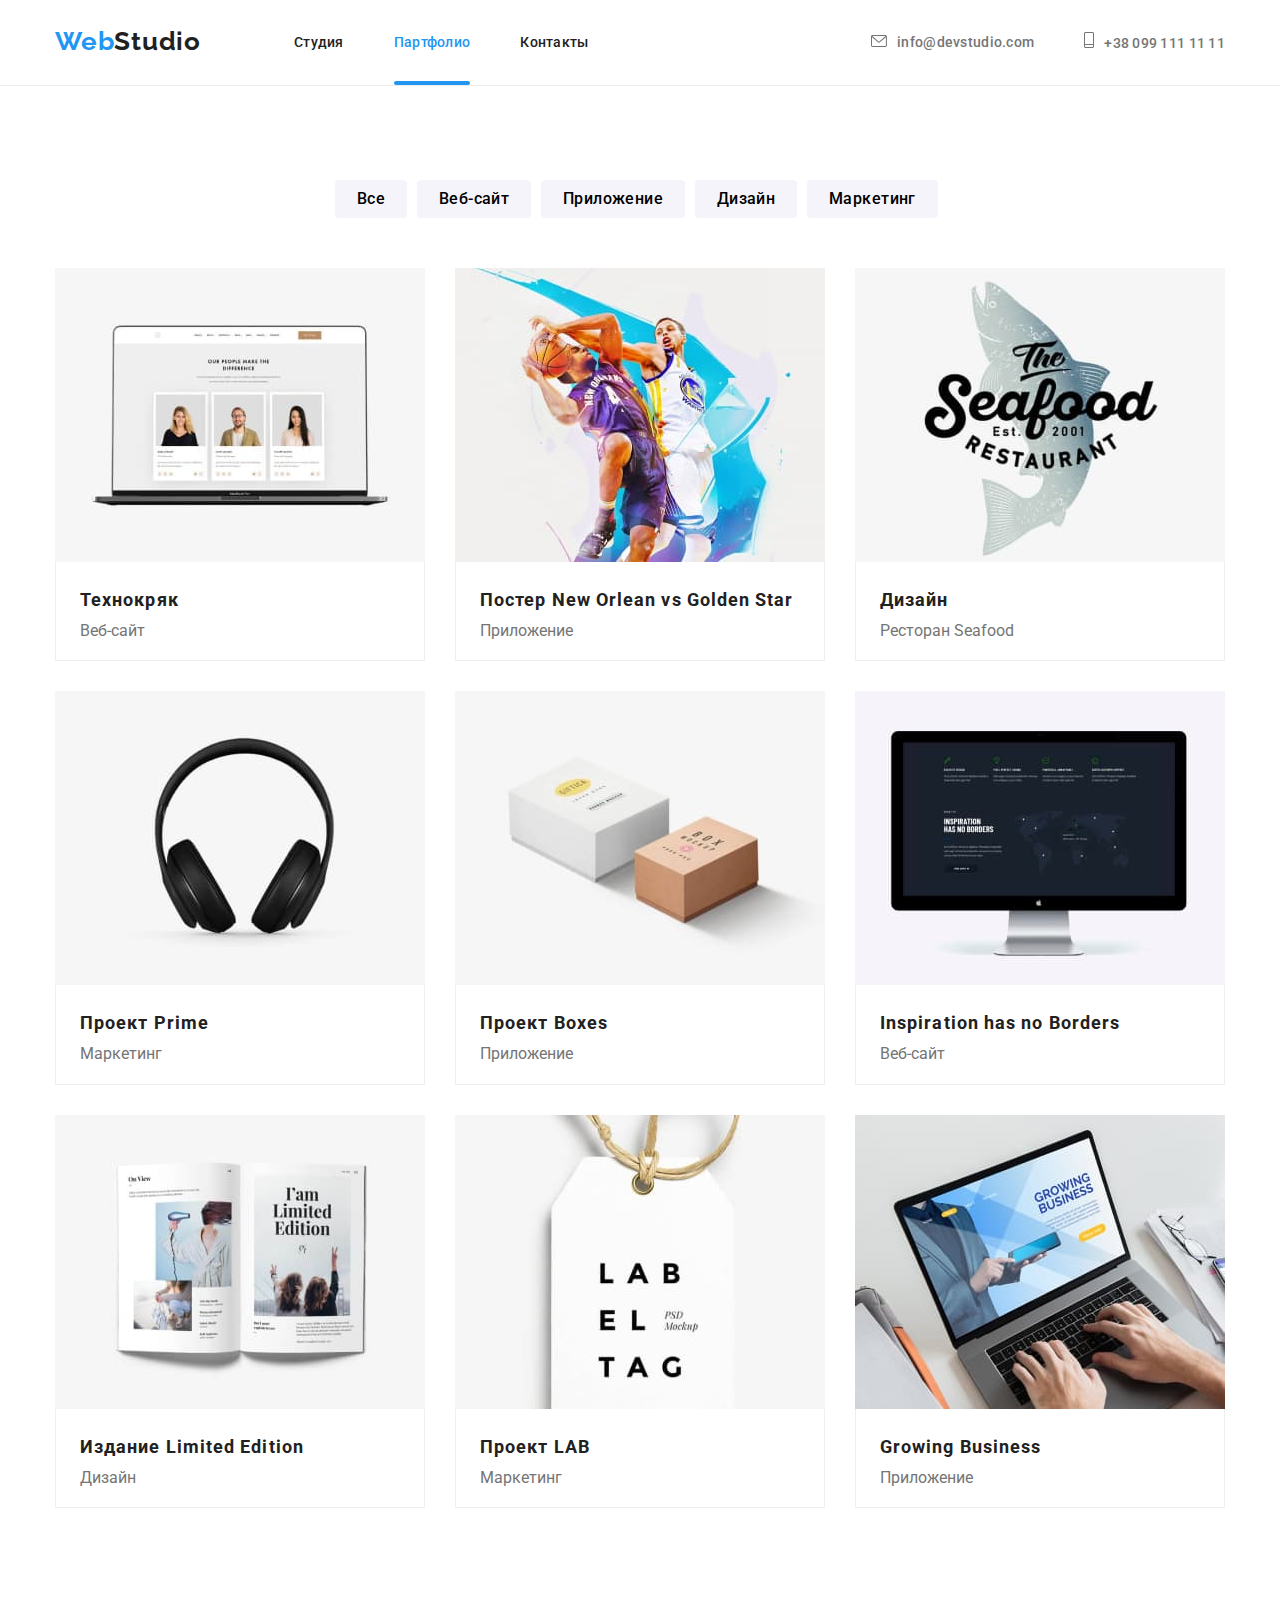
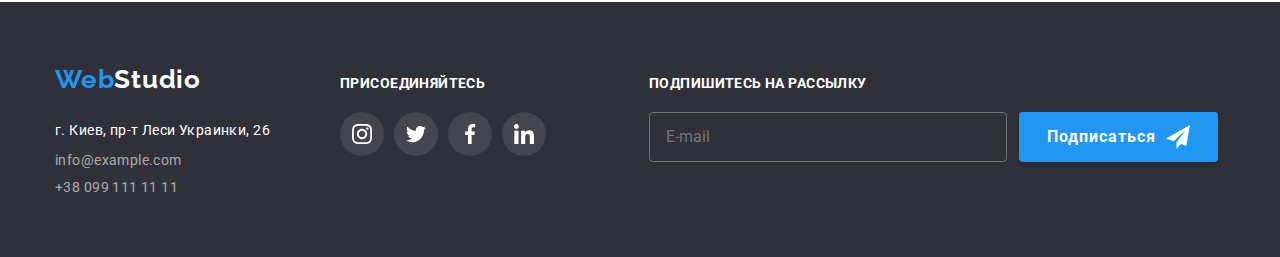
==== portfolio.html @ fab7fddf "1" ====
<!DOCTYPE html>
<html lang="en">
<head>
    <meta charset="UTF-8">
    <meta http-equiv="X-UA-Compatible" content="IE=edge">
    <meta name="viewport" content="width=device-width, initial-scale=1.0">
    <title>Portfolio</title>
    <link rel="preconnect" href="https://fonts.gstatic.com">
    <link href="https://fonts.googleapis.com/css2?family=Raleway:wght@700&family=Roboto:wght@400;500;700;900&display=swap" rel="stylesheet">
    <link
      rel="stylesheet"
      href="./css/modern-normolize.css">
    <link rel="stylesheet" href="./css/main.css">
    <!-- <link rel="stylesheet" href="./css/styles.css"> -->
</head>

<body>
    <header class="header">
        <div class="container header-container">
            <a class="header__logo link" href="./index.html"><span class="firts-logo-word">Web</span>Studio</a>
            <nav class="navigation">
                <ul class="menu list">
                    <li class="menu__item">
                        <a class="menu__link link" href="./index.html">Студия</a>
                    </li>
                    <li class="menu__item">
                        <a class="menu__link portfolio-underline link" href="portfolio.html">Партфолио</a></li>
                    <li class="menu__item"><a class="menu__link link" href="">Контакты</a>
                    </li>
                </ul>
            </nav>
        
            <ul class="header-adress list">
                <li class="mail-item">
                    <a class="mail-link link" href="mailto:info@devstudio.com">    
                    <svg width="16" height="12" class="mail-svg">
                        <use href="./img/sprite.svg#mail"></use>
                    </svg>info@devstudio.com
                    </a>
                </li>
                <li class="tel-item">
                    <a class="tel-link link" href="tel:+380991111111">
                        <svg width="10" height="16" class="tel-svg">
                            <use href="./img/sprite.svg#tel"></use>
                        </svg>+38 099 111 11 11
                    </a>
                </li>
            </ul>
        </div>
    </header>

    <main class="main">
        <section class="services">
            <div class="container">
                <ul class="buttons list">
                    <li class="btn-item">
                        <button class="partfolio-btn" type="button">Все</button>
                    </li>
                    <li class="btn-item">
                        <button class="partfolio-btn" type="button">Веб-сайт</button>
                    </li>
                    <li class="btn-item">
                        <button class="partfolio-btn" type="button">Приложение</button>
                    </li>
                    <li class="btn-item">
                        <button class="partfolio-btn" type="button">Дизайн</button>
                    </li>
                    <li class="btn-item">
                        <button class="partfolio-btn" type="button">Маркетинг</button>
                    </li>
                </ul>
            </div>   
        
            <div class="container">
                <ul class="services-img-list list">
                    <li class="services-img-item">
                        <a href="#" class="services-link-wrapper link">
                            <div class="services-wrapper">
                                <img class="services-img" src="./img/partfolio/teh.jpg" alt="ноутбук">
                                <p class="services-discription">Технокряк это современная площадка распространения коронавируса. Компании используют эту платформу для цифрового шпионажа и атак на защищённые сервера конкурентов.</p>
                            </div>
                            <div class="services-about">
                                <h3 class="services-subtitle">Технокряк</h3>
                                <p class="services-paragraf">Веб-сайт</p> 
                            </div>
                        </a>
                    </li>
                    <li class="services-img-item">
                        <a href="#" class="services-link-wrapper link">
                            <div class="services-wrapper">
                                <img class="services-img" src="./img/partfolio/poster.jpg" alt="баскетболисты">
                                <p class="services-discription">Технокряк это современная площадка распространения коронавируса. Компании используют эту платформу для цифрового шпионажа и атак на защищённые сервера конкурентов.</p>
                            </div>    
                            <div class="services-about">
                                <h3 class="services-subtitle">Постер New Orlean vs Golden Star</h3>
                                <p class="services-paragraf">Приложение</p>
                            </div> 
                        </a>
                    </li>
                    <li class="services-img-item">
                        <a href="#" class="services-link-wrapper link">
                            <div class="services-wrapper">
                                <img class="services-img" src="./img/partfolio/restaurant.jpg" alt="логотип ресторана">
                                <p class="services-discription">Технокряк это современная площадка распространения коронавируса. Компании используют эту платформу для цифрового шпионажа и атак на защищённые сервера конкурентов.</p>
                            </div>
                            <div class="services-about">
                                <h3 class="services-subtitle">Дизайн</h3>
                                <p class="services-paragraf">Ресторан Seafood</p>
                            </div>                            
                        </a>
                    </li>
                    <li class="services-img-item">
                        <a href="#" class="services-link-wrapper link">
                            <div class="services-wrapper">
                                <img class="services-img" src="./img/partfolio/headphones.jpg" alt="наушники">
                                <p class="services-discription">Технокряк это современная площадка распространения коронавируса. Компании используют эту платформу для цифрового шпионажа и атак на защищённые сервера конкурентов.</p>
                            </div>
                            <div class="services-about">
                                <h3 class="services-subtitle">Проект Prime</h3>
                                <p class="services-paragraf">Маркетинг</p>
                            </div>
                        </a>
                    </li>
                    <li class="services-img-item">
                        <a href="#" class="services-link-wrapper link">
                            <div class="services-wrapper">
                                <img class="services-img" src="./img/partfolio/boxes.jpg" alt="коробки">
                                <p class="services-discription">Технокряк это современная площадка распространения коронавируса. Компании используют эту платформу для цифрового шпионажа и атак на защищённые сервера конкурентов.</p>
                            </div>
                                <div class="services-about">
                                    <h3 class="services-subtitle">Проект Boxes</h3>
                                    <p class="services-paragraf">Приложение</p>
                            </div>                          
                        </a>
                    </li>
                    <li class="services-img-item">
                        <a href="#" class="services-link-wrapper link">
                            <div class="services-wrapper">
                                <img class="services-img" src="./img/partfolio/monitor.jpg" alt="монитор">
                                <p class="services-discription">Технокряк это современная площадка распространения коронавируса. Компании используют эту платформу для цифрового шпионажа и атак на защищённые сервера конкурентов.</p>
                            </div>
                            <div class="services-about">
                                <h3 class="services-subtitle">Inspiration has no Borders</h3>
                                <p class="services-paragraf">Веб-сайт</p>
                            </div>                           
                        </a>
                    </li>
                    <li class="services-img-item">
                        <a href="#" class="services-link-wrapper link">
                            <div class="services-wrapper">
                                <img class="services-img" src="./img/partfolio/book.jpg" alt="книга">
                                <p class="services-discription">Технокряк это современная площадка распространения коронавируса. Компании используют эту платформу для цифрового шпионажа и атак на защищённые сервера конкурентов.</p>
                            </div>
                            <div class="services-about">
                                <h3 class="services-subtitle">Издание Limited Edition</h3>
                                <p class="services-paragraf">Дизайн</p>
                            </div>                           
                        </a>
                    </li>
                    <li class="services-img-item">
                        <a href="#" class="services-link-wrapper link">
                            <div class="services-wrapper">
                                <img class="services-img" src="./img/partfolio/lab.jpg" alt="бирка">
                                <p class="services-discription">Технокряк это современная площадка распространения коронавируса. Компании используют эту платформу для цифрового шпионажа и атак на защищённые сервера конкурентов.</p>
                            </div>
                            <div class="services-about">
                                <h3 class="services-subtitle">Проект LAB</h3>
                                <p class="services-paragraf">Маркетинг</p>
                            </div>                            
                        </a>
                    </li>
                    <li class="services-img-item">
                        <a href="#" class="services-link-wrapper link">
                            <div class="services-wrapper">
                                <img class="services-img" src="./img/partfolio/notebook.jpg" alt="работает на ноутбуке">
                                <p class="services-discription">Технокряк это современная площадка распространения коронавируса. Компании используют эту платформу для цифрового шпионажа и атак на защищённые сервера конкурентов.</p>
                            </div>
                            <div class="services-about">
                                <h3 class="services-subtitle">Growing Business</h3>
                                <p class="services-paragraf">Приложение</p>
                            </div>                            
                        </a>
                    </li>
                </ul>
            </div>
        </section>
    </main>

    <footer class="footer">
        <div class="container footer-wrapper">
            <div class="adress-links">
                <a class="link-footer-logo link" href="./index.html">
                    <span class="firts-logo-word">Web</span>Studio
                </a>
                <address class="footer-address">
                    <ul class="footer-address-list list">
                        <li class="footer-address-item-map">
                            <a class="map-footer link" href="https://goo.gl/maps/gDfrfNS6ACvuo2iM8" target="_blank" rel="noopener noreferrer">г. Киев, пр-т Леси Украинки, 26</a>                    
                        </li>
                        <li class="footer-address-item-mail">
                            <a class="mail-footer link" href="mailto:info@example.com">info@example.com</a>
                        </li>
                        <li class="footer-address-item-tel">
                            <a class="tel-footer link" href="tel:+380991111111">+38 099 111 11 11</a>
                        </li>
                    </ul>
                </address>
            </div>
            <div class="footer-social-networks-wrapper">
                <p>присоединяйтесь</p>
                <ul class="social-icons-list list">
                    <li class="social-icon-list-item">
                        <a href="#" class="social-icon-link link">
                            <svg width="20" height="20" class="social-icon">
                                <use href="./img/sprite.svg#instagram"></use>
                            </svg>
                        </a>
                    </li>
                    <li class="social-icon-list-item">
                        <a href="#" class="social-icon-link link">
                            <svg width="20" height="20" class="social-icon">
                                <use href="./img/sprite.svg#twitter"></use>
                            </svg>
                        </a>
                    </li>
                    <li class="social-icon-list-item">
                        <a href="#" class="social-icon-link link">
                            <svg width="20" height="20" class="social-icon">
                                <use href="./img/sprite.svg#facebook"></use>
                            </svg>
                        </a>
                    </li>
                    <li class="social-icon-list-item">
                        <a href="#" class="social-icon-link link">
                            <svg width="20" height="20" class="social-icon">
                                <use href="./img/sprite.svg#linkedin"></use>
                            </svg>
                        </a>
                    </li>
                </ul>
            </div> 
            <div class="footer-form-group">
                <p class="footer-social-paragraph">Подпишитесь на рассылку</p>
                <form autocomplete="off" novalidate >
                    <div class="footer-form">
                        <input class="email-form-input" 
                        type="email" 
                        name="user-mail" 
                        placeholder="E-mail">
                        <button type="submit" class="telegram-btn">
                        Подписаться
                        <svg class="subscription" width="24" height="24">
                          <use href="./img/sprite.svg#icon-send"></use>
                        </svg>
                    </button>
                    </div>
                </form>
            </div>   
        </div>
</footer> 
</body>
</html>
---- css/modern-normolize.css ----
/*! modern-normalize v1.1.0 | MIT License | https://github.com/sindresorhus/modern-normalize */

/*
Document
========
*/

/**
Use a better box model (opinionated).
*/

*,
::before,
::after {
	box-sizing: border-box;
}

/**
Use a more readable tab size (opinionated).
*/

html {
	-moz-tab-size: 4;
	tab-size: 4;
}

/**
1. Correct the line height in all browsers.
2. Prevent adjustments of font size after orientation changes in iOS.
*/

html {
	line-height: 1.15; /* 1 */
	-webkit-text-size-adjust: 100%; /* 2 */
}

/*
Sections
========
*/

/**
Remove the margin in all browsers.
*/

body {
	margin: 0;
}

/**
Improve consistency of default fonts in all browsers. (https://github.com/sindresorhus/modern-normalize/issues/3)
*/

body {
	font-family:
		system-ui,
		-apple-system, /* Firefox supports this but not yet `system-ui` */
		'Segoe UI',
		Roboto,
		Helvetica,
		Arial,
		sans-serif,
		'Apple Color Emoji',
		'Segoe UI Emoji';
}

/*
Grouping content
================
*/

/**
1. Add the correct height in Firefox.
2. Correct the inheritance of border color in Firefox. (https://bugzilla.mozilla.org/show_bug.cgi?id=190655)
*/

hr {
	height: 0; /* 1 */
	color: inherit; /* 2 */
}

/*
Text-level semantics
====================
*/

/**
Add the correct text decoration in Chrome, Edge, and Safari.
*/

abbr[title] {
	text-decoration: underline dotted;
}

/**
Add the correct font weight in Edge and Safari.
*/

b,
strong {
	font-weight: bolder;
}

/**
1. Improve consistency of default fonts in all browsers. (https://github.com/sindresorhus/modern-normalize/issues/3)
2. Correct the odd 'em' font sizing in all browsers.
*/

code,
kbd,
samp,
pre {
	font-family:
		ui-monospace,
		SFMono-Regular,
		Consolas,
		'Liberation Mono',
		Menlo,
		monospace; /* 1 */
	font-size: 1em; /* 2 */
}

/**
Add the correct font size in all browsers.
*/

small {
	font-size: 80%;
}

/**
Prevent 'sub' and 'sup' elements from affecting the line height in all browsers.
*/

sub,
sup {
	font-size: 75%;
	line-height: 0;
	position: relative;
	vertical-align: baseline;
}

sub {
	bottom: -0.25em;
}

sup {
	top: -0.5em;
}

/*
Tabular data
============
*/

/**
1. Remove text indentation from table contents in Chrome and Safari. (https://bugs.chromium.org/p/chromium/issues/detail?id=999088, https://bugs.webkit.org/show_bug.cgi?id=201297)
2. Correct table border color inheritance in all Chrome and Safari. (https://bugs.chromium.org/p/chromium/issues/detail?id=935729, https://bugs.webkit.org/show_bug.cgi?id=195016)
*/

table {
	text-indent: 0; /* 1 */
	border-color: inherit; /* 2 */
}

/*
Forms
=====
*/

/**
1. Change the font styles in all browsers.
2. Remove the margin in Firefox and Safari.
*/

button,
input,
optgroup,
select,
textarea {
	font-family: inherit; /* 1 */
	font-size: 100%; /* 1 */
	line-height: 1.15; /* 1 */
	margin: 0; /* 2 */
}

/**
Remove the inheritance of text transform in Edge and Firefox.
1. Remove the inheritance of text transform in Firefox.
*/

button,
select { /* 1 */
	text-transform: none;
}

/**
Correct the inability to style clickable types in iOS and Safari.
*/

button,
[type='button'],
[type='reset'],
[type='submit'] {
	-webkit-appearance: button;
}

/**
Remove the inner border and padding in Firefox.
*/

::-moz-focus-inner {
	border-style: none;
	padding: 0;
}

/**
Restore the focus styles unset by the previous rule.
*/

:-moz-focusring {
	outline: 1px dotted ButtonText;
}

/**
Remove the additional ':invalid' styles in Firefox.
See: https://github.com/mozilla/gecko-dev/blob/2f9eacd9d3d995c937b4251a5557d95d494c9be1/layout/style/res/forms.css#L728-L737
*/

:-moz-ui-invalid {
	box-shadow: none;
}

/**
Remove the padding so developers are not caught out when they zero out 'fieldset' elements in all browsers.
*/

legend {
	padding: 0;
}

/**
Add the correct vertical alignment in Chrome and Firefox.
*/

progress {
	vertical-align: baseline;
}

/**
Correct the cursor style of increment and decrement buttons in Safari.
*/

::-webkit-inner-spin-button,
::-webkit-outer-spin-button {
	height: auto;
}

/**
1. Correct the odd appearance in Chrome and Safari.
2. Correct the outline style in Safari.
*/

[type='search'] {
	-webkit-appearance: textfield; /* 1 */
	outline-offset: -2px; /* 2 */
}

/**
Remove the inner padding in Chrome and Safari on macOS.
*/

::-webkit-search-decoration {
	-webkit-appearance: none;
}

/**
1. Correct the inability to style clickable types in iOS and Safari.
2. Change font properties to 'inherit' in Safari.
*/

::-webkit-file-upload-button {
	-webkit-appearance: button; /* 1 */
	font: inherit; /* 2 */
}

/*
Interactive
===========
*/

/*
Add the correct display in Chrome and Safari.
*/

summary {
	display: list-item;
}
---- css/main.css ----
h1,
h2,
h3,
h4,
h5,
h6,
p {
  margin-top: 0;
  margin-bottom: 0;
}

ul,
ol {
  margin-top: 0;
  margin-bottom: 0;
  padding-left: 0;
}

img {
  display: block;
}

.list {
  list-style: none;
}

.link {
  text-decoration: none;
}

body {
  font-family: Roboto, sans-serif;
  color: #212121;
}

.container {
  width: 1200px;
  padding-left: 15px;
  padding-right: 15px;
  margin: 0 auto;
}

:root {
  --accent-color: #2196f3;
  --grey-color: #757575;
  --white-color: #ffffff;
  --footer-font-color: rgba(255, 255, 255, 0.6);
  --bg-color: #f5f4fa;
  --animation-timing-function: cubic-bezier(0.4, 0, 0.2, 1);
}

.visually-hidden {
  position: absolute !important;
  clip: rect(1px 1px 1px 1px);
  /* IE6, IE7 */
  clip: rect(1px, 1px, 1px, 1px);
  padding: 0 !important;
  border: 0 !important;
  height: 1px !important;
  width: 1px !important;
  overflow: hidden;
}

.social-list {
  display: flex;
  justify-content: space-between;
  align-items: center;
  padding-left: 32px;
  padding-right: 32px;
  padding-top: 16px;
}

/* component */
.social-list-icon {
  fill: #afb1b8;
  transition: 250ms var(--animation-timing-function);
}

.social-list-link:hover .social-list-icon,
.social-list-link:focus .social-list-icon {
  fill: var(--white-color);
}

.social-list-link {
  display: inline-flex;
  justify-content: center;
  align-items: center;
  width: 44px;
  height: 44px;
  border-radius: 50%;
  transition: 250ms var(--animation-timing-function);
}

.social-list-link:hover, .social-list-link:focus {
  background-color: var(--accent-color);
}

.footer-social-networks-wrapper {
  padding-right: 93px;
}

.footer-social-networks-wrapper p {
  margin-bottom: 20px;
  font-weight: bold;
  font-size: 14px;
  line-height: 1.14;
  letter-spacing: 0.03em;
  text-transform: uppercase;
  color: var(--white-color);
}

.social-icon-list-item {
  width: 44px;
  height: 44px;
  border-radius: 50%;
  background-color: rgba(255, 255, 255, 0.1);
}

.social-icons-list {
  display: flex;
}

.footer-social-networks-wrapper p {
  text-transform: uppercase;
  font-size: 14px;
  line-height: 1.14;
  letter-spacing: 0.03em;
  color: var(--white-color);
}

.social-icon-link {
  display: flex;
  justify-content: center;
  align-items: center;
  width: 44px;
  height: 44px;
  border-radius: 50%;
}

.social-icon-link:hover, .social-icon-link:focus {
  background-color: var(--accent-color);
  transition: 250ms var(--animation-timing-function);
}

.social-icon {
  fill: var(--white-color);
}

.social-icon-link:hover .social-icon,
.social-icon-link:focus .social-icon {
  fill: var(--white-color);
  transition: 250ms var(--animation-timing-function);
}

.social-icon-list-item {
  margin-right: 10px;
}

.social-icon-list-item:not(:last-child) {
  margin-right: 10px;
}

.footer-social-paragraph {
  margin-bottom: 20px;
  font-weight: bold;
  font-size: 14px;
  line-height: 1.14;
  letter-spacing: 0.03em;
  text-transform: uppercase;
  color: var(--white-color);
}

.footer-form {
  display: flex;
}

.email-form-input {
  width: 358px;
  height: 50px;
  padding-left: 16px;
  background-color: transparent;
  border: 1px solid rgba(255, 255, 255, 0.3);
  border-radius: 4px;
  margin-right: 12px;
  color: var(--white-color);
}

.telegram-btn {
  display: flex;
  justify-content: space-between;
  align-items: center;
  padding: 10px 28px;
  font-weight: bold;
  font-size: 16px;
  line-height: 1.88;
  letter-spacing: 0.06em;
  color: var(--white-color);
  background-color: var(--accent-color);
  border-radius: 4px;
  box-shadow: 0px 4px 4px rgba(0, 0, 0, 0.15);
  border: none;
  cursor: pointer;
}

.telegram-btn:focus, .telegram-btn:hover {
  background-color: #188ce8;
  transition: 250ms var(--animation-timing-function);
}

.subscription {
  margin-left: 10px;
  fill: currentColor;
}

.buttons {
  display: flex;
  justify-content: space-between;
  text-align: center;
  padding-left: 280px;
  padding-right: 279px;
  padding-bottom: 50px;
}

.partfolio-btn {
  margin-right: 8px;
  padding: 6px 22px;
  font-family: Roboto, sans-serif;
  font-style: normal;
  font-weight: 500;
  font-size: 16px;
  line-height: 1.62;
  text-align: center;
  letter-spacing: 0.03em;
  cursor: pointer;
  background: var(--bg-color);
  border: 0;
  border-radius: 4px;
  transition: 250ms var(--animation-timing-function);
}

.partfolio-btn:hover, .partfolio-btn:focus {
  font-weight: 500;
  font-size: 16px;
  line-height: 1.62;
  text-align: center;
  letter-spacing: 0.03em;
  color: var(--white-color);
  background: #2196f3;
  box-shadow: 0px 3px 1px rgba(0, 0, 0, 0.1), 0px 1px 2px rgba(0, 0, 0, 0.08), 0px 2px 2px rgba(0, 0, 0, 0.12);
}

.backdrop {
  position: fixed;
  width: 100vw;
  height: 100vh;
  top: 0;
  left: 0;
  background-color: rgba(0, 0, 0, 0.2);
  z-index: 100;
  transition: opacity 250ms linear, visibility 250ms linear;
}

.is-hidden {
  opacity: 0;
  visibility: hidden;
  pointer-events: none;
}

.modal {
  position: absolute;
  top: 50%;
  left: 50%;
  transform: translate(-50%, -50%);
  padding: 40px;
  width: 528px;
  height: 580px;
  background-color: var(--white-color);
  border-radius: 4px;
}

.modal-close-button {
  width: 11px;
  height: 11px;
}

.modal-close-btn {
  position: absolute;
  top: 8px;
  right: 8px;
  width: 30px;
  height: 30px;
  background-color: transparent;
  border: 1px solid rgba(0, 0, 0, 0.1);
  border-radius: 50%;
  cursor: pointer;
  padding: 0;
}

.modal-close-btn:hover, .modal-close-btn:focus {
  fill: var(--accent-color);
}

.modal-form-head {
  font-weight: bold;
  font-size: 20px;
  line-height: 1.15;
  text-align: center;
  letter-spacing: 0.03em;
  margin-bottom: 12px;
}

.modal-form-field {
  font-size: 12px;
  line-height: 1.17;
  letter-spacing: 0.01em;
  color: var(--grey-color);
}

.modal-form-field:nth-last-of-type(3n) {
  margin-bottom: 10px;
}

.modal-form-input-wrapper {
  position: relative;
  display: block;
  margin-top: 4px;
}

.modal-icon {
  position: absolute;
  top: 50%;
  left: 15px;
  transform: translateY(-50%);
}

.modal-form-input:focus + .modal-icon {
  fill: var(--accent-color);
}

.modal-form {
  display: flex;
  flex-direction: column;
}

.modal-form-input {
  width: 100%;
  height: 40px;
  border: 1px solid rgba(33, 33, 33, 0.2);
  border-radius: 4px;
  padding-left: 42px;
}

.modal-form-input:focus {
  border-color: var(--accent-color);
  outline: none;
}

.modal-form-message {
  padding: 12px 16px 0px 12px;
  margin-top: 4px;
  margin-bottom: 20px;
  width: 100%;
  height: 120px;
  border: 1px solid rgba(33, 33, 33, 0.2);
  border-radius: 4px;
  resize: none;
}

.modal-form-message::placeholder {
  font-size: 12px;
  line-height: 1.17;
  letter-spacing: 0.01em;
  color: rgba(117, 117, 117, 0.5);
}

.modal-form-message:focus {
  border-color: var(--accent-color);
  outline: none;
}

.checkbox-policy-wrapper {
  padding-left: 13px;
  padding-bottom: 30px;
}

.modal-form-checkbox-policy {
  font-size: 14px;
  line-height: 1.71;
  letter-spacing: 0.03em;
  color: #757575;
}

.modal-form-checkbox-policy::before {
  display: inline-block;
  vertical-align: middle;
  content: "";
  width: 15px;
  height: 15px;
  border: 2px solid #212121;
  border-radius: 2px;
  cursor: pointer;
  margin-right: 7px;
}

.modal-form-policy-link {
  font-size: 14px;
  line-height: 1.71;
  letter-spacing: 0.03em;
  color: var(--accent-color);
}

.modal-form-checkbox:checked + .modal-form-checkbox-policy::before {
  background-image: url(../img/modal/icon-check.svg);
  background-size: cover;
  background-repeat: no-repeat;
  border-color: transparent;
  background-origin: border-box;
  background-color: #2196f3;
  border: 2px solid #2196f3;
}

.modal-form-btn {
  margin-left: auto;
  margin-right: auto;
  width: 200px;
  height: 50px;
  background: var(--accent-color);
  box-shadow: 0px 4px 4px rgba(0, 0, 0, 0.15);
  border-radius: 4px;
  font-size: 16px;
  line-height: 1.88;
  text-align: center;
  letter-spacing: 0.06em;
  color: var(--white-color);
  border: none;
}

.modal-form-btn:hover, .modal-form-btn:focus {
  background: #188ce8;
  transition: 250ms var(--animation-timing-function);
}

.header {
  padding-top: 24px;
  padding-bottom: 25px;
  border-bottom: 1px solid #ececec;
}

.header-container {
  display: flex;
  align-items: center;
}

.header__logo {
  margin-right: 93px;
  font-family: Raleway;
  font-weight: bold;
  font-size: 26px;
  line-height: 1.38;
  letter-spacing: 0.03em;
  color: #212121;
}

.firts-logo-word {
  color: var(--accent-color);
}

.menu {
  display: flex;
  align-items: center;
}

.menu__item {
  position: relative;
}

.menu__item:not(:last-child) {
  margin-right: 50px;
}

.menu__link {
  font-weight: 500;
  font-size: 14px;
  line-height: 1.14;
  letter-spacing: 0.02em;
  color: #212121;
  transition: 250ms var(--animation-timing-function);
}

.menu__link:hover, .menu__link:focus {
  color: var(--accent-color);
}

.studio-underline,
.portfolio-underline {
  color: var(--accent-color);
}

.studio-underline::after,
.portfolio-underline::after {
  display: block;
  position: absolute;
  top: 48px;
  left: 0;
  content: "";
  width: 100%;
  height: 4px;
  background: #2196f3;
  border-radius: 2px;
}

.header-adress {
  display: flex;
  align-items: center;
  margin-left: auto;
}

.mail-link {
  margin-right: 50px;
  font-weight: 500;
  font-size: 14px;
  line-height: 1.14;
  letter-spacing: 0.02em;
  color: var(--grey-color);
  transition: 250ms var(--animation-timing-function);
}

.mail-link:hover, .mail-link:focus {
  color: var(--accent-color);
}

.tel-link {
  font-weight: 500;
  font-size: 14px;
  line-height: 1.14;
  letter-spacing: 0.02em;
  color: var(--grey-color);
  transition: 250ms var(--animation-timing-function);
}

.tel-link:hover, .tel-link:focus {
  color: var(--accent-color);
}

.tel-svg,
.mail-svg {
  margin-right: 10px;
  transition: 250ms var(--animation-timing-function);
  fill: var(--grey-color);
}

.tel-link:hover .tel-svg,
.tel-link:focus .tel-svg,
.mail-link:hover .mail-svg,
.mail-link:focus .mail-svg {
  fill: var(--accent-color);
}

.hero {
  max-width: 1600px;
  margin: 0 auto;
  text-align: center;
  padding-top: 200px;
  padding-bottom: 200px;
  background-image: linear-gradient(to right, rgba(47, 48, 58, 0.4), rgba(47, 48, 58, 0.4)), url(../img/hero/img-bg-hero.jpg);
  background-color: #c4c4c4;
  background-repeat: no-repeat;
  background-position: center;
  /* background-size: cover; */
}

.main-title {
  margin-left: 245px;
  margin-right: 245px;
  margin-bottom: 30px;
  font-weight: 900;
  font-size: 44px;
  line-height: 1.36;
  letter-spacing: 0.06em;
  text-transform: uppercase;
  color: var(--white-color);
}

.modal-btn {
  padding: 10px 32px;
  font-family: Roboto, sans-serif;
  font-weight: bold;
  font-size: 16px;
  line-height: 1.87;
  letter-spacing: 0.06em;
  color: var(--white-color);
  background: var(--accent-color);
  cursor: pointer;
  box-shadow: 0px 4px 4px rgba(0, 0, 0, 0.15);
  border: 0;
  border-radius: 4px;
  transition: 250ms var(--animation-timing-function);
}

.modal-btn:hover, .modal-btn:focus {
  background: #188ce8;
}

.advantages-list-subtitle {
  font-weight: 700;
  font-size: 14px;
  line-height: 1.14;
  letter-spacing: 0.03em;
  text-transform: uppercase;
  margin-bottom: 9px;
}

.advantages-list-item p {
  font-weight: 400;
  font-size: 14px;
  line-height: 1.71;
  letter-spacing: 0.03em;
  color: var(--grey-color);
}

.advantages {
  padding-top: 94px;
  padding-bottom: 0;
}

.advantages-list {
  display: flex;
}

.advantages-list-item {
  width: calc((100% - 90px) / 4);
}

.advantages-list-item:not(:last-child) {
  margin-right: 30px;
}

.advantages-list-img {
  width: 270px;
  height: 120px;
  background-color: #f5f4fa;
  display: flex;
  justify-content: center;
  align-items: center;
  margin-bottom: 30px;
}

.advantages-list-img svg {
  width: 70px;
  height: 70px;
}

.about {
  padding-top: 47px;
  padding-bottom: 94px;
}

.about-title {
  margin-bottom: 50px;
  text-align: center;
  font-weight: bold;
  font-size: 36px;
  line-height: 1.31;
  letter-spacing: 0.03em;
}

.about-img {
  display: flex;
  flex-wrap: wrap;
  margin-left: -30px;
  margin-top: -30px;
}

.about-item {
  flex-basis: calc((100% - 90px) / 3);
  margin-left: 30px;
  margin-top: 30px;
}

.about-img-wrapper {
  position: relative;
}

.paragraph-about {
  position: absolute;
  bottom: 0%;
  padding-top: 27px;
  padding-bottom: 27px;
  width: 100%;
  height: 70px;
  font-weight: 700;
  font-size: 14px;
  line-height: 1.14;
  text-align: center;
  letter-spacing: 0.03em;
  text-transform: uppercase;
  color: var(--white-color);
  background: rgba(47, 48, 58, 0.8);
}

.team {
  background-color: var(--bg-color);
  padding-top: 94px;
  padding-bottom: 94px;
}

.team-title {
  margin-bottom: 50px;
  text-align: center;
  font-weight: bold;
  font-size: 36px;
  line-height: 1.16;
  letter-spacing: 0.03em;
}

.team-list {
  display: flex;
  margin-left: -30px;
  margin-top: -30px;
}

.team-item {
  flex-basis: calc((100% - 120px) / 4);
  margin-left: 30px;
  margin-top: 30px;
}

.teammate-about {
  padding-top: 30px;
  padding-bottom: 30px;
  border-bottom: 1px solid #eeeeee;
  border-right: 1px solid #eeeeee;
  border-left: 1px solid #eeeeee;
  background-color: var(--white-color);
  box-shadow: 0px 1px 3px rgba(0, 0, 0, 0.12), 0px 1px 1px rgba(0, 0, 0, 0.14), 0px 2px 1px rgba(0, 0, 0, 0.2);
  border-radius: 0px 0px 4px 4px;
}

.team-memder-name {
  margin-bottom: 10px;
  text-align: center;
  font-weight: 500;
  font-size: 16px;
  line-height: 1.18;
  letter-spacing: 0.03em;
}

.team-memder-prof {
  text-align: center;
  font-size: 16px;
  line-height: 1.18;
  letter-spacing: 0.03em;
  color: var(--grey-color);
}

.our-clients {
  padding-top: 94px;
  padding-bottom: 94px;
}

.title-clients {
  text-align: center;
  padding-bottom: 50px;
  font-weight: bold;
  font-size: 36px;
  line-height: 1.17;
  letter-spacing: 0.03em;
}

.clients-list {
  display: flex;
  align-items: center;
  flex-wrap: wrap;
}

.clients-list-item {
  width: calc((100% - 150px) / 6);
  height: 90px;
  margin-right: 30px;
  border: 1px solid #afb1b8;
  border-radius: 4px;
  transition: 250ms var(--animation-timing-function);
}

.clients-list-item:nth-child(6n) {
  margin-right: 0;
}

.clients-list-item:hover, .clients-list-item:focus {
  border: 1px solid var(--accent-color);
}

.icon-company {
  transition: 250ms var(--animation-timing-function);
}

.clients-list-link:hover .icon-company,
.clients-list-link:focus .icon-company {
  fill: var(--accent-color);
}

.icon-company:hover, .icon-company:focus {
  fill: var(--accent-color);
}

.clients-list-link {
  width: 100%;
  height: 100%;
  display: flex;
  justify-content: center;
  align-items: center;
}

.not-active-icon {
  fill: #afb1b8;
}

.services {
  padding-top: 94px;
  padding-bottom: 94px;
}

.services-wrapper {
  position: relative;
  overflow: hidden;
}

.services-discription {
  position: absolute;
  top: 0;
  left: 0;
  padding: 63px 24px;
  width: 100%;
  height: 100%;
  font-size: 18px;
  line-height: 1.5;
  letter-spacing: 0.03em;
  color: var(--white-color);
  background: rgba(33, 150, 243, 0.9);
  transform: translateY(101%);
  transition: transform 250ms var(--animation-timing-function);
}

.services-link-wrapper:hover .services-discription,
.services-link-wrapper:focus .services-discription {
  transform: translateY(0%);
  transition: 250ms var(--animation-timing-function);
}

.services-img-list {
  display: flex;
  flex-wrap: wrap;
  margin-left: -30px;
  margin-top: -30px;
}

.services-img-item {
  flex-basis: calc((100% - 90px) / 3);
  margin-left: 30px;
  margin-top: 30px;
}

.services-img-item:hover {
  box-shadow: 0px 1px 1px rgba(0, 0, 0, 0.12), 0px 4px 4px rgba(0, 0, 0, 0.06), 1px 4px 6px rgba(0, 0, 0, 0.16);
}

.services-about {
  width: 370px;
  padding-top: 20px;
  padding-bottom: 20px;
  padding-left: 24px;
  border-right: 1px solid #eeeeee;
  border-left: 1px solid #eeeeee;
  border-bottom: 1px solid #eeeeee;
}

.services-subtitle {
  margin-bottom: 4px;
  font-weight: bold;
  font-size: 18px;
  line-height: 2;
  letter-spacing: 0.06em;
  color: #212121;
}

.services-paragraf {
  color: var(--grey-color);
}

.footer {
  padding-top: 60px;
  padding-bottom: 60px;
  background: #2f303a;
}

.adress-links {
  padding-right: 70px;
}

.footer-wrapper {
  display: flex;
  align-items: baseline;
}

.margin-footer-logo {
  margin-bottom: 20px;
}

.link-footer-logo {
  display: block;
  margin-bottom: 20px;
  font-family: Raleway;
  font-weight: bold;
  font-size: 26px;
  line-height: 1.38;
  letter-spacing: 0.03em;
  color: var(--white-color);
}

.footer-address-item-map {
  margin-bottom: 9px;
}

.map-footer {
  font-style: normal;
  font-size: 14px;
  line-height: 24px;
  letter-spacing: 0.03em;
  color: var(--white-color);
}

.footer-address-item-mail {
  margin-bottom: 9px;
}

.mail-footer {
  font-style: normal;
  font-size: 14px;
  line-height: 0.07;
  letter-spacing: 0.03em;
  color: var(--footer-font-color);
}

.tel-footer {
  font-style: normal;
  font-size: 14px;
  line-height: 0.07;
  letter-spacing: 0.03em;
  color: var(--footer-font-color);
}
/*# sourceMappingURL=main.css.map */
---- css/styles.css ----
/* ================HEADER================ */

/* ================END HEADER=============== */

/* ================MAIN===================== */

/* ===================TITLE================= */

/* ===================END TITLE================ */

/* ===================ADVANTAGES================ */

/* =============END OF DISCRIPTION========= */

/* ===================ABOUT================ */

/* ================END ABOUT============== */

/* ===================TEAM================ */

/* ===================SOCIAL============== */

/* ===================END SOCIAL=========== */

/* ===================END TEAM============== */

/* ===================CLIENTS============== */

/* ===================END CLIENTS========== */

/* ===================PARTFOLIO============= */

/* ===============PARTFOLIO BUTTONS========= */

/* =======END OF PARTFOLIO BUTTONS======= */

/* ======== PARTFOLIO SERVICES=========== */

/* =======END OF PARTFOLIO DERVICES====== */

/* ============END OF PARTFOLIO========== */

/* ================END MAIN============== */

/* =================FOOTER=============== */

/* ================FOOTER SOCIAL============== */

/* ================END FOOTER SOCIAL=========== */

/* ==============FOOTER FORM GROUP============= */

/* ================END FOOTER================ */

/* ================MODAL WINDOW================ */
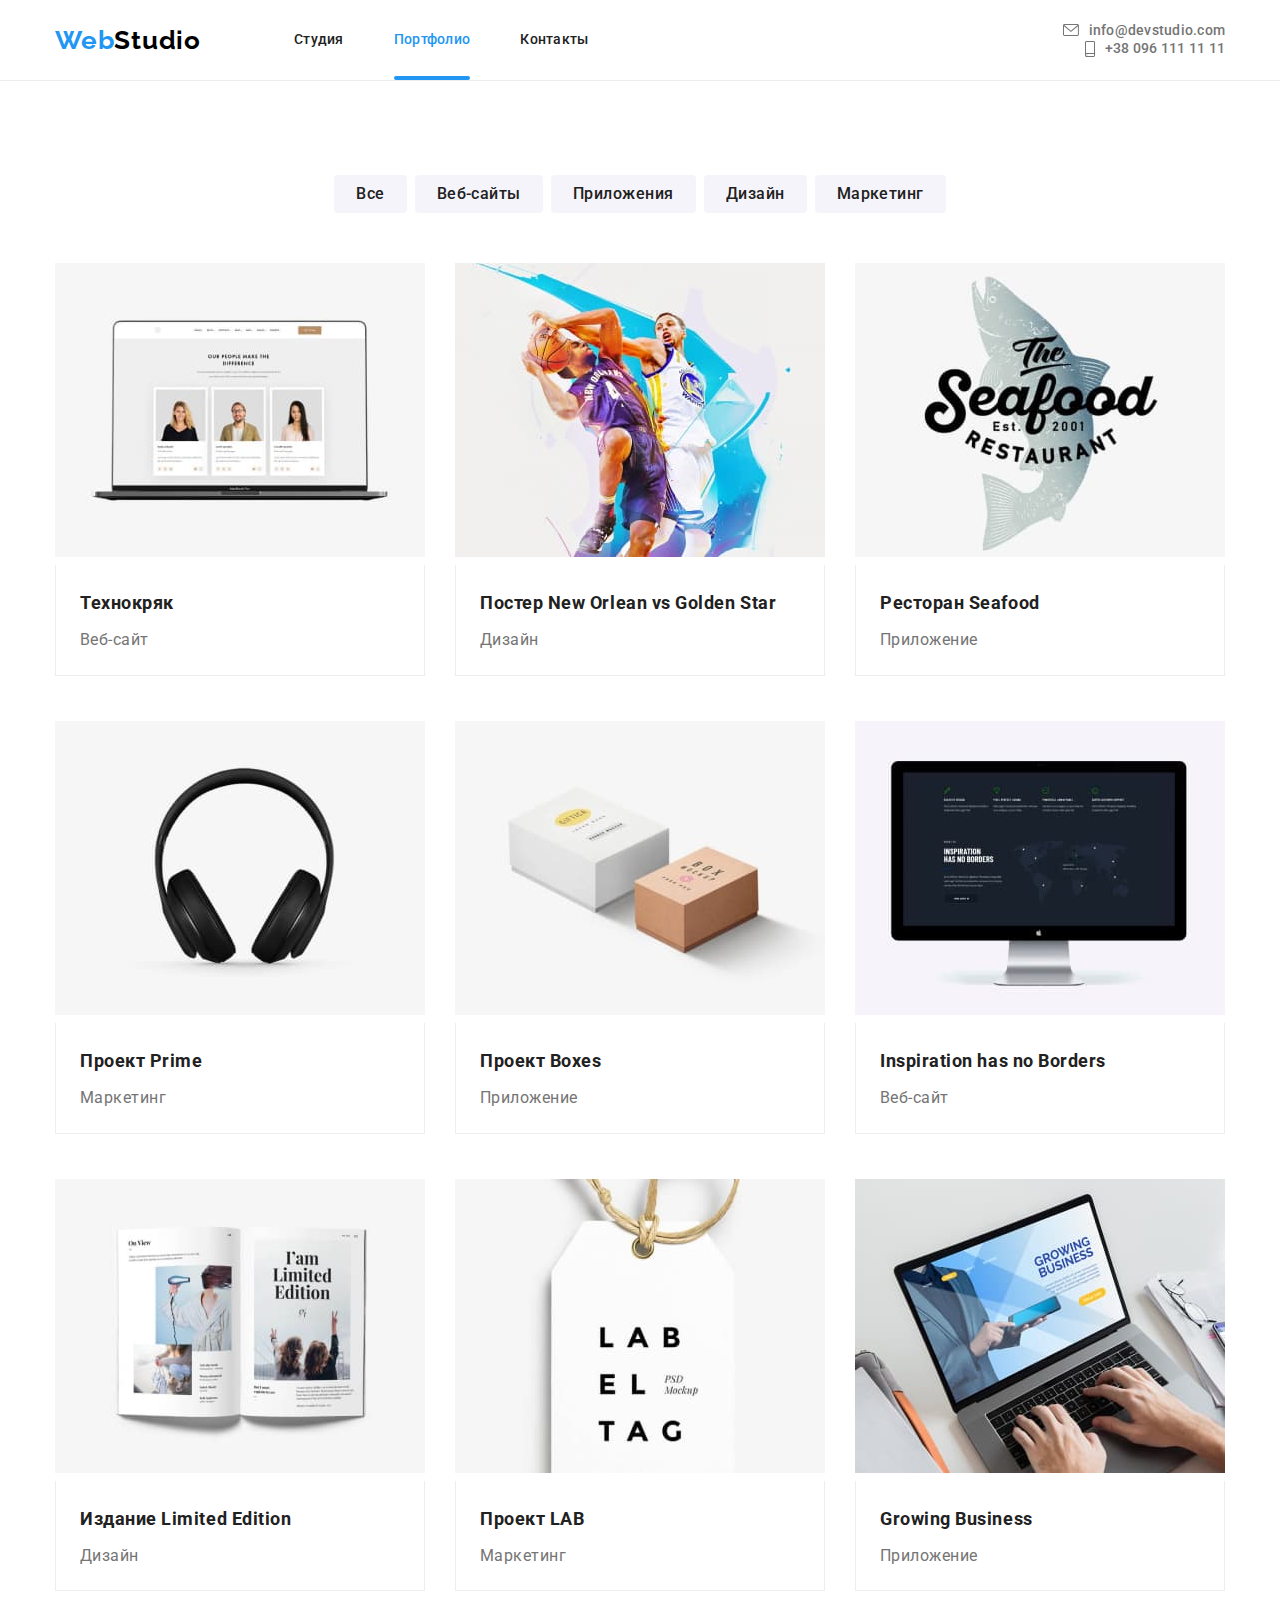
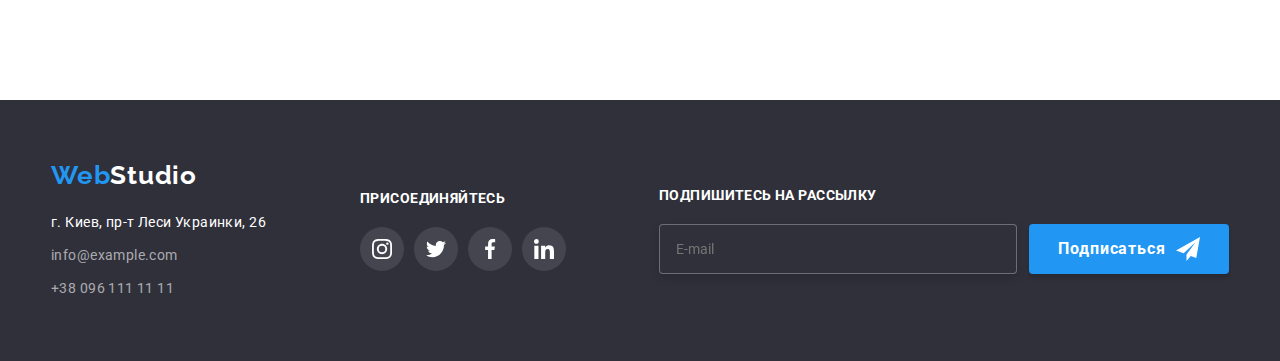
==== commit fe75b1bc: "2" ====
--- a/portfolio.html
+++ b/portfolio.html
@@ -1,262 +1,364 @@
 <!DOCTYPE html>
-<html lang="en">
+<html lang="ru">
 <head>
     <meta charset="UTF-8">
     <meta http-equiv="X-UA-Compatible" content="IE=edge">
     <meta name="viewport" content="width=device-width, initial-scale=1.0">
-    <title>Portfolio</title>
     <link rel="preconnect" href="https://fonts.gstatic.com">
-    <link href="https://fonts.googleapis.com/css2?family=Raleway:wght@700&family=Roboto:wght@400;500;700;900&display=swap" rel="stylesheet">
-    <link
-      rel="stylesheet"
-      href="./css/modern-normolize.css">
-    <link rel="stylesheet" href="./css/main.css">
-    <!-- <link rel="stylesheet" href="./css/styles.css"> -->
+<link href="https://fonts.googleapis.com/css2?family=Raleway:wght@700&family=Roboto:wght@400;500;700;900&display=swap" rel="stylesheet">
+<link rel="stylesheet" href="https://cdnjs.cloudflare.com/ajax/libs/modern-normalize/1.0.0/modern-normalize.min.css">
+<link rel="stylesheet" href="./css/main.min.css">
+    <title>Портфолио</title>
 </head>
-
 <body>
-    <header class="header">
-        <div class="container header-container">
-            <a class="header__logo link" href="./index.html"><span class="firts-logo-word">Web</span>Studio</a>
-            <nav class="navigation">
-                <ul class="menu list">
-                    <li class="menu__item">
-                        <a class="menu__link link" href="./index.html">Студия</a>
-                    </li>
-                    <li class="menu__item">
-                        <a class="menu__link portfolio-underline link" href="portfolio.html">Партфолио</a></li>
-                    <li class="menu__item"><a class="menu__link link" href="">Контакты</a>
-                    </li>
-                </ul>
-            </nav>
+
+    <header>
+        <div class="container header">
+          <a href="./index.html" aria-label="Страница WebStudio" class="logo">
+            <span class="logo__part-text">Web</span>Studio</a
+          >
+          <button
+            type="button"
+            class="btn-mobile-menu"
+            aria-expanded="false"
+            aria-controls="menu-mobile"
+            data-menu-button
+          >
+            <svg width="40px" height="40px" aria-label="Переключатель мобильного меню">
+              <use
+                class="btn-mobile-menu__icon-cross"
+                href="./images/icon.svg#icon-close-menu-mobile">
+              </use>
+              <use
+                class="btn-mobile-menu__icon-burger"
+                href="./images/icon.svg#icon-menu-mobile">
+              </use>
+            </svg>
+          </button>
+          <nav class="navigation" id="menu-mobile" data-menu>
+            <ul class="navigation__list">
+              <li class="navigation__item ">
+                <a href="./index.html" class="navigation__link ">Студия</a>
+              </li>
+              <li class="navigation__item navigation__current-page">
+                <a href=".#" class="navigation__link navigation__current-page-link">Портфолио</a>
+              </li>
+              <li class="navigation__item">
+                <a href="#" class="navigation__link">Контакты</a>
+              </li>
+            </ul>
+  
+            <ul class="contacts">
+              <li class="contacts__item ">
+                  <a class="contacts__icon-link contacts__icon-link--phone" href="tel:+380961111111">
+                    <svg class="contacts__icon contacts__phone" width="10px" height="16px">
+                      <use href="./images/icon.svg#icon-smartphone"></use></svg>+38 096 111 11 11</a>
+                </li>
+              <li class="contacts__item">
+                <a class="contacts__icon-link contacts__icon-link--email" href="mailto:info@devstudio.com">
+                  <svg class="contacts__icon contacts__email" width="16px" height="12px">
+                    <use href="./images/icon.svg#icon-envelope"></use></svg>info@devstudio.com</a>
+              </li>
+            </ul>
+            <ul class="social-list">
+                <li class="social-list__item"><a href="#" class="social-list__link">Instagram</a></li>
+                <li class="social-list__item"><a href="#" class="social-list__link">Twitter</a></li>
+                <li class="social-list__item"><a href="#" class="social-list__link">Facebook</a></li>
+                <li class="social-list__item"><a href="#" class="social-list__link">LinkedIn</a></li>
+            </ul>
+          </nav>
+        </div>
+      </header>
         
-            <ul class="header-adress list">
-                <li class="mail-item">
-                    <a class="mail-link link" href="mailto:info@devstudio.com">    
-                    <svg width="16" height="12" class="mail-svg">
-                        <use href="./img/sprite.svg#mail"></use>
-                    </svg>info@devstudio.com
-                    </a>
-                </li>
-                <li class="tel-item">
-                    <a class="tel-link link" href="tel:+380991111111">
-                        <svg width="10" height="16" class="tel-svg">
-                            <use href="./img/sprite.svg#tel"></use>
-                        </svg>+38 099 111 11 11
-                    </a>
-                </li>
-            </ul>
+    <main>
+        <section class="portfolio">
+        <div class="container">
+        <!-- Фильтр -->
+        <ul class="btn-filters">
+            <li class="btn-filters_item"> <button type="button" class="btn-filters__btn">Все</button></li> 
+            <li class="btn-filters_item"> <button type="button" class="btn-filters__btn">Веб-сайты</button></li>
+            <li class="btn-filters_item"> <button type="button" class="btn-filters__btn">Приложения</button></li>            
+            <li class="btn-filters_item"> <button type="button" class="btn-filters__btn">Дизайн</button></li>
+            <li class="btn-filters_item"> <button type="button" class="btn-filters__btn">Маркетинг</button></li>
+        </ul>
+   
+ 
+
+
+<!-- Карточки проектов -->
+
+<h2 class="visually-hidden">Projects Cards</h2>
+
+    <ul class="projecrts-cards-list">
+   
+  
+    <li class="project-card">
+            <a  href="#">
+                <div class="project-card__image-text-wrapper">
+                <img class="project-card__image"
+                srcset=" 
+                ./images/project-mobile.jpg 450w,
+                ./images/project-mobile@2x.jpg 900w,
+                ./images/project-tablet.jpg 354w,
+                ./images/project-tablet@2x.jpg 708w,
+                ./images/project-desktop.jpg 370w,
+                ./images/project-desktop@2x.jpg  740w"
+                sizes="(min-width: 1200px) 370px, (min-width: 768px) 354px, (min-width: 480px) 450px,(max-width: 424px) 354px, 100vw"
+                src="./images/project-mobile.jpg" 
+                
+                alt="Проект1" 
+                height="294">
+                <p class="project-card__text">Технокряк это современная площадка распространения коронавируса. Компании используют эту платформу для цифрового шпионажа и атак на защищённые сервера конкурентов.</p>
+                </div>
+                <div class="project-card__description-wrapper">
+                <h3 class="project-card__tittle" >Технокряк</h3>
+                <p class="project-card__description">Веб-сайт</p>
+            </div>
+            </a>
+        </li>
+        <li class="project-card">
+            <a  href="#">
+                <div class="project-card__image-text-wrapper">
+                <img class="project-card__image"
+                srcset=" 
+                ./images/project-1-mobile.jpg 450w,
+                ./images/project-1-mobile@2x.jpg 900w,
+                ./images/project-1-tablet.jpg 354w,
+                ./images/project-1-tablet@2x.jpg 708w,
+                ./images/project-1-desktop.jpg 370w,
+                ./images/project-1-desktop@2x.jpg  740w"
+                sizes="(min-width: 1200px) 370px, (min-width: 768px) 354px, (min-width: 480px) 450px,(max-width: 424px) 354px, 100vw"
+                src="./images/project-1-mobile.jpg" 
+                alt="Проект2" height="294">
+                <p class="project-card__text">Технокряк это современная площадка распространения коронавируса. Компании используют эту платформу для цифрового шпионажа и атак на защищённые сервера конкурентов.</p>
+            </div>
+                <div class="project-card__description-wrapper">
+                <h3 class="project-card__tittle">Постер New Orlean vs Golden Star</h3>
+                <p class="project-card__description">Дизайн</p>
+            </div>
+            </a>
+        </li>
+        <li class="project-card">
+            <a href="#">
+                <div class="project-card__image-text-wrapper">
+                <img class="project-card__image"
+                srcset=" 
+                ./images/project-2-mobile.jpg 450w,
+                ./images/project-2-mobile@2x.jpg 900w,
+                ./images/project-2-tablet.jpg 354w,
+                ./images/project-2-tablet@2x.jpg 708w,
+                ./images/project-2-desktop.jpg 370w,
+                ./images/project-2-desktop@2x.jpg  740w"
+                sizes="(min-width: 1200px) 370px, (min-width: 768px) 354px, (min-width: 480px) 450px, (max-width: 424px) 354px, 100vw"
+                src="./images/project-2-mobile.jpg" 
+                alt="Проект3" height="294">
+                <p class="project-card__text">Технокряк это современная площадка распространения коронавируса. Компании используют эту платформу для цифрового шпионажа и атак на защищённые сервера конкурентов.</p>
+            </div>
+                <div class="project-card__description-wrapper">
+                <h3 class="project-card__tittle">Ресторан Seafood</h3>
+                <p class="project-card__description">Приложение</p>
+            </div>
+            </a>
+        </li>
+        <li class="project-card">
+            <a href="#">
+                <div class="project-card__image-text-wrapper">
+                <img class="project-card__image"
+                srcset=" 
+                ./images/project-3-mobile.jpg 450w,
+                ./images/project-3-mobile@2x.jpg 900w,
+                ./images/project-3-tablet.jpg 354w,
+                ./images/project-3-tablet@2x.jpg 708w,
+                ./images/project-3-desktop.jpg 370w,
+                ./images/project-3-desktop@2x.jpg  740w"
+                sizes="(min-width: 1200px) 370px, (min-width: 768px) 354px, (min-width: 480px) 450px,(max-width: 424px) 354px, 100vw"
+                src="./images/project-3-mobile.jpg"  alt="Проект4" height="294">
+                <p class="project-card__text">Технокряк это современная площадка распространения коронавируса. Компании используют эту платформу для цифрового шпионажа и атак на защищённые сервера конкурентов.</p>
+            </div>
+                <div class="project-card__description-wrapper">
+                <h3 class="project-card__tittle">Проект Prime</h3>
+                <p class="project-card__description">Маркетинг</p>
+            </div>
+            </a>
+        </li>
+        <li class="project-card">
+            <a href="#">
+                <div class="project-card__image-text-wrapper">
+                <img class="project-card__image"
+                srcset=" 
+                ./images/project-4-mobile.jpg 450w,
+                ./images/project-4-mobile@2x.jpg 900w,
+                ./images/project-4-tablet.jpg 354w,
+                ./images/project-4-tablet@2x.jpg 708w,
+                ./images/project-4-desktop.jpg 370w,
+                ./images/project-4-desktop@2x.jpg  740w"
+                sizes="(min-width: 1200px) 370px, (min-width: 768px) 354px, (min-width: 480px) 450px,(max-width: 424px) 354px, 100vw"
+                src="./images/project-4-mobile.jpg"  alt="Проект5" height="294">
+                <p class="project-card__text">Технокряк это современная площадка распространения коронавируса. Компании используют эту платформу для цифрового шпионажа и атак на защищённые сервера конкурентов.</p>
+            </div>
+                <div class="project-card__description-wrapper">
+                <h3 class="project-card__tittle">Проект Boxes</h3>
+                <p class="project-card__description">Приложение</p>
+            </div>
+            </a>
+        </li>
+        <li class="project-card">
+            <a href="#">
+                <div class="project-card__image-text-wrapper">
+                <img  class="project-card__image"
+                srcset=" 
+                ./images/project-5-mobile.jpg 450w,
+                ./images/project-5-mobile@2x.jpg 900w,
+                ./images/project-5-tablet.jpg 354w,
+                ./images/project-5-tablet@2x.jpg 708w,
+                ./images/project-5-desktop.jpg 370w,
+                ./images/project-5-desktop@2x.jpg  740w"
+                sizes="(min-width: 1200px) 370px, (min-width: 768px) 354px, (min-width: 480px) 450px,(max-width: 424px) 354px, 100vw"
+                src="./images/project-5-mobile.jpg"  alt="Проект6" height="294">
+                <p class="project-card__text">Технокряк это современная площадка распространения коронавируса. Компании используют эту платформу для цифрового шпионажа и атак на защищённые сервера конкурентов.</p>
+            </div>
+                <div class="project-card__description-wrapper">
+                <h3 class="project-card__tittle">Inspiration has no Borders</h3>
+                <p class="project-card__description">Веб-сайт</p>
+            </div>
+            </a>
+        </li>
+        <li class="project-card">
+            <a href="#">
+                <div class="project-card__image-text-wrapper">
+                <img class="project-card__image"
+                srcset=" 
+                ./images/project-6-mobile.jpg 450w,
+                ./images/project-6-mobile@2x.jpg 900w,
+                ./images/project-6-tablet.jpg 354w,
+                ./images/project-6-tablet@2x.jpg 708w,
+                ./images/project-6-desktop.jpg 370w,
+                ./images/project-6-desktop@2x.jpg  740w"
+                sizes="(min-width: 1200px) 370px, (min-width: 768px) 354px, (min-width: 480px) 450px,(max-width: 424px) 354px, 100vw"
+                src="./images/project-6-mobile.jpg"  alt="Проект7" height="294">
+                <p class="project-card__text">Технокряк это современная площадка распространения коронавируса. Компании используют эту платформу для цифрового шпионажа и атак на защищённые сервера конкурентов.</p>
+            </div>
+                <div class="project-card__description-wrapper">
+                <h3 class="project-card__tittle">Издание Limited Edition</h3>
+                <p class="project-card__description">Дизайн</p>
+            </div>
+            </a>
+        </li>
+        <li class="project-card">
+            <a href="#">
+                <div class="project-card__image-text-wrapper">
+                <img class="project-card__image"
+                srcset=" 
+                ./images/project-7-mobile.jpg 450w,
+                ./images/project-7-mobile@2x.jpg 900w,
+                ./images/project-7-tablet.jpg 354w,
+                ./images/project-7-tablet@2x.jpg 708w,
+                ./images/project-7-desktop.jpg 370w,
+                ./images/project-7-desktop@2x.jpg  740w"
+                sizes="(min-width: 1200px) 370px, (min-width: 768px) 354px, (min-width: 480px) 450px,(max-width: 424px) 354px, 100vw"
+                src="./images/project-7-mobile.jpg"  alt="Проект8" height="294">
+                <p class="project-card__text">Технокряк это современная площадка распространения коронавируса. Компании используют эту платформу для цифрового шпионажа и атак на защищённые сервера конкурентов.</p>
+            </div>
+                <div class="project-card__description-wrapper">
+                <h3 class="project-card__tittle">Проект LAB</h3>
+                <p class="project-card__description">Маркетинг</p>
+            </div>
+            </a>
+        </li>
+        <li class="project-card">
+            <a href="#">
+                <div class="project-card__image-text-wrapper">
+                <img class="project-card__image"
+                srcset=" 
+                ./images/project-8-mobile.jpg 450w,
+                ./images/project-8-mobile@2x.jpg 900w,
+                ./images/project-8-tablet.jpg 354w,
+                ./images/project-8-tablet@2x.jpg 708w,
+                ./images/project-8-desktop.jpg 370w,
+                ./images/project-8-desktop@2x.jpg  740w"
+                sizes="(min-width: 1200px) 370px, (min-width: 768px) 354px, (min-width: 480px) 450px,(max-width: 424px) 354px, 100vw"
+                src="./images/project-8-mobile.jpg"  alt="Проект9" height="294">
+                <p class="project-card__text">Технокряк это современная площадка распространения коронавируса. Компании используют эту платформу для цифрового шпионажа и атак на защищённые сервера конкурентов.</p>
+            </div>
+                <div class="project-card__description-wrapper">
+                <h3 class="project-card__tittle">Growing Business</h3>
+                <p class="project-card__description">Приложение</p>
+            </div>
+            </a>
+        </li>
+    </ul>
         </div>
-    </header>
-
-    <main class="main">
-        <section class="services">
-            <div class="container">
-                <ul class="buttons list">
-                    <li class="btn-item">
-                        <button class="partfolio-btn" type="button">Все</button>
-                    </li>
-                    <li class="btn-item">
-                        <button class="partfolio-btn" type="button">Веб-сайт</button>
-                    </li>
-                    <li class="btn-item">
-                        <button class="partfolio-btn" type="button">Приложение</button>
-                    </li>
-                    <li class="btn-item">
-                        <button class="partfolio-btn" type="button">Дизайн</button>
-                    </li>
-                    <li class="btn-item">
-                        <button class="partfolio-btn" type="button">Маркетинг</button>
-                    </li>
-                </ul>
-            </div>   
-        
-            <div class="container">
-                <ul class="services-img-list list">
-                    <li class="services-img-item">
-                        <a href="#" class="services-link-wrapper link">
-                            <div class="services-wrapper">
-                                <img class="services-img" src="./img/partfolio/teh.jpg" alt="ноутбук">
-                                <p class="services-discription">Технокряк это современная площадка распространения коронавируса. Компании используют эту платформу для цифрового шпионажа и атак на защищённые сервера конкурентов.</p>
-                            </div>
-                            <div class="services-about">
-                                <h3 class="services-subtitle">Технокряк</h3>
-                                <p class="services-paragraf">Веб-сайт</p> 
-                            </div>
-                        </a>
-                    </li>
-                    <li class="services-img-item">
-                        <a href="#" class="services-link-wrapper link">
-                            <div class="services-wrapper">
-                                <img class="services-img" src="./img/partfolio/poster.jpg" alt="баскетболисты">
-                                <p class="services-discription">Технокряк это современная площадка распространения коронавируса. Компании используют эту платформу для цифрового шпионажа и атак на защищённые сервера конкурентов.</p>
-                            </div>    
-                            <div class="services-about">
-                                <h3 class="services-subtitle">Постер New Orlean vs Golden Star</h3>
-                                <p class="services-paragraf">Приложение</p>
-                            </div> 
-                        </a>
-                    </li>
-                    <li class="services-img-item">
-                        <a href="#" class="services-link-wrapper link">
-                            <div class="services-wrapper">
-                                <img class="services-img" src="./img/partfolio/restaurant.jpg" alt="логотип ресторана">
-                                <p class="services-discription">Технокряк это современная площадка распространения коронавируса. Компании используют эту платформу для цифрового шпионажа и атак на защищённые сервера конкурентов.</p>
-                            </div>
-                            <div class="services-about">
-                                <h3 class="services-subtitle">Дизайн</h3>
-                                <p class="services-paragraf">Ресторан Seafood</p>
-                            </div>                            
-                        </a>
-                    </li>
-                    <li class="services-img-item">
-                        <a href="#" class="services-link-wrapper link">
-                            <div class="services-wrapper">
-                                <img class="services-img" src="./img/partfolio/headphones.jpg" alt="наушники">
-                                <p class="services-discription">Технокряк это современная площадка распространения коронавируса. Компании используют эту платформу для цифрового шпионажа и атак на защищённые сервера конкурентов.</p>
-                            </div>
-                            <div class="services-about">
-                                <h3 class="services-subtitle">Проект Prime</h3>
-                                <p class="services-paragraf">Маркетинг</p>
-                            </div>
-                        </a>
-                    </li>
-                    <li class="services-img-item">
-                        <a href="#" class="services-link-wrapper link">
-                            <div class="services-wrapper">
-                                <img class="services-img" src="./img/partfolio/boxes.jpg" alt="коробки">
-                                <p class="services-discription">Технокряк это современная площадка распространения коронавируса. Компании используют эту платформу для цифрового шпионажа и атак на защищённые сервера конкурентов.</p>
-                            </div>
-                                <div class="services-about">
-                                    <h3 class="services-subtitle">Проект Boxes</h3>
-                                    <p class="services-paragraf">Приложение</p>
-                            </div>                          
-                        </a>
-                    </li>
-                    <li class="services-img-item">
-                        <a href="#" class="services-link-wrapper link">
-                            <div class="services-wrapper">
-                                <img class="services-img" src="./img/partfolio/monitor.jpg" alt="монитор">
-                                <p class="services-discription">Технокряк это современная площадка распространения коронавируса. Компании используют эту платформу для цифрового шпионажа и атак на защищённые сервера конкурентов.</p>
-                            </div>
-                            <div class="services-about">
-                                <h3 class="services-subtitle">Inspiration has no Borders</h3>
-                                <p class="services-paragraf">Веб-сайт</p>
-                            </div>                           
-                        </a>
-                    </li>
-                    <li class="services-img-item">
-                        <a href="#" class="services-link-wrapper link">
-                            <div class="services-wrapper">
-                                <img class="services-img" src="./img/partfolio/book.jpg" alt="книга">
-                                <p class="services-discription">Технокряк это современная площадка распространения коронавируса. Компании используют эту платформу для цифрового шпионажа и атак на защищённые сервера конкурентов.</p>
-                            </div>
-                            <div class="services-about">
-                                <h3 class="services-subtitle">Издание Limited Edition</h3>
-                                <p class="services-paragraf">Дизайн</p>
-                            </div>                           
-                        </a>
-                    </li>
-                    <li class="services-img-item">
-                        <a href="#" class="services-link-wrapper link">
-                            <div class="services-wrapper">
-                                <img class="services-img" src="./img/partfolio/lab.jpg" alt="бирка">
-                                <p class="services-discription">Технокряк это современная площадка распространения коронавируса. Компании используют эту платформу для цифрового шпионажа и атак на защищённые сервера конкурентов.</p>
-                            </div>
-                            <div class="services-about">
-                                <h3 class="services-subtitle">Проект LAB</h3>
-                                <p class="services-paragraf">Маркетинг</p>
-                            </div>                            
-                        </a>
-                    </li>
-                    <li class="services-img-item">
-                        <a href="#" class="services-link-wrapper link">
-                            <div class="services-wrapper">
-                                <img class="services-img" src="./img/partfolio/notebook.jpg" alt="работает на ноутбуке">
-                                <p class="services-discription">Технокряк это современная площадка распространения коронавируса. Компании используют эту платформу для цифрового шпионажа и атак на защищённые сервера конкурентов.</p>
-                            </div>
-                            <div class="services-about">
-                                <h3 class="services-subtitle">Growing Business</h3>
-                                <p class="services-paragraf">Приложение</p>
-                            </div>                            
-                        </a>
-                    </li>
-                </ul>
-            </div>
         </section>
+
     </main>
 
-    <footer class="footer">
-        <div class="container footer-wrapper">
-            <div class="adress-links">
-                <a class="link-footer-logo link" href="./index.html">
-                    <span class="firts-logo-word">Web</span>Studio
-                </a>
-                <address class="footer-address">
-                    <ul class="footer-address-list list">
-                        <li class="footer-address-item-map">
-                            <a class="map-footer link" href="https://goo.gl/maps/gDfrfNS6ACvuo2iM8" target="_blank" rel="noopener noreferrer">г. Киев, пр-т Леси Украинки, 26</a>                    
-                        </li>
-                        <li class="footer-address-item-mail">
-                            <a class="mail-footer link" href="mailto:info@example.com">info@example.com</a>
-                        </li>
-                        <li class="footer-address-item-tel">
-                            <a class="tel-footer link" href="tel:+380991111111">+38 099 111 11 11</a>
-                        </li>
-                    </ul>
-                </address>
-            </div>
-            <div class="footer-social-networks-wrapper">
-                <p>присоединяйтесь</p>
-                <ul class="social-icons-list list">
-                    <li class="social-icon-list-item">
-                        <a href="#" class="social-icon-link link">
-                            <svg width="20" height="20" class="social-icon">
-                                <use href="./img/sprite.svg#instagram"></use>
-                            </svg>
-                        </a>
-                    </li>
-                    <li class="social-icon-list-item">
-                        <a href="#" class="social-icon-link link">
-                            <svg width="20" height="20" class="social-icon">
-                                <use href="./img/sprite.svg#twitter"></use>
-                            </svg>
-                        </a>
-                    </li>
-                    <li class="social-icon-list-item">
-                        <a href="#" class="social-icon-link link">
-                            <svg width="20" height="20" class="social-icon">
-                                <use href="./img/sprite.svg#facebook"></use>
-                            </svg>
-                        </a>
-                    </li>
-                    <li class="social-icon-list-item">
-                        <a href="#" class="social-icon-link link">
-                            <svg width="20" height="20" class="social-icon">
-                                <use href="./img/sprite.svg#linkedin"></use>
-                            </svg>
-                        </a>
-                    </li>
-                </ul>
-            </div> 
-            <div class="footer-form-group">
-                <p class="footer-social-paragraph">Подпишитесь на рассылку</p>
-                <form autocomplete="off" novalidate >
-                    <div class="footer-form">
-                        <input class="email-form-input" 
-                        type="email" 
-                        name="user-mail" 
-                        placeholder="E-mail">
-                        <button type="submit" class="telegram-btn">
-                        Подписаться
-                        <svg class="subscription" width="24" height="24">
-                          <use href="./img/sprite.svg#icon-send"></use>
-                        </svg>
-                    </button>
-                    </div>
-                </form>
-            </div>   
-        </div>
-</footer> 
+    <footer>
+        <div class="container">
+            <div class="wrapper-footer">
+             <div class="adress-wrapper"> 
+                <a href="./index.html" aria-label="Страница WebStudio" class="logo logo--fotter">
+                 <span class="logo__part-text">Web</span><span class="logo__part-text--white">Studio</span></a>
+     <address class="address-footer">г. Киев, пр-т Леси Украинки, 26
+         <a href="mailto:info@example.com" class="address-footer__contact">info@example.com</a>
+         <a href="tel:+380961111111" class="address-footer__contact">+38 096 111 11 11</a>
+     </address>
+         </div>
+         <div class="icon-social-links-footer">
+         <h3 class="icon-social-links-footer__tittle">Присоединяйтесь</h3>
+         <ul class="social-links-list">
+             <li class="social-links-list__item">
+                 <a href="#" class="social-links-list__link">
+                 <svg class="social-links-list__icon">
+                     <use href="./images/icon.svg#icon-instagram" ></use>    
+                 </svg>
+             </a>
+         </li>
+             <li class="social-links-list__item"> 
+                  <a href="#" class="social-links-list__link">
+                 <svg class="social-links-list__icon"  >
+                     <use href="./images/icon.svg#icon-twitter" ></use>    
+                 </svg>
+             </a>
+             </li>
+             <li class="social-links-list__item"> 
+                 <a href="#" class="social-links-list__link">
+                 <svg class="social-links-list__icon" >
+                     <use href="./images/icon.svg#icon-facebook"></use>    
+                 </svg>
+             </a>
+             </li>
+             <li class="social-links-list__item">
+                 <a href="#" class="social-links-list__link">
+                 <svg class="social-links-list__icon" >
+                     <use href="./images/icon.svg#icon-linkedin"></use>    
+                 </svg>
+             </a>      
+         </li>
+         </ul>
+             </div>
+ 
+              <div class="form-subscription-wrapper">
+                 <h3 class="form-subscription-wrapper__tittle">Подпишитесь на рассылку</h3>
+                 <form name="form-subscription"
+                  autocomplete="off"
+                   class="form-subscription" >
+                     <input type="email" 
+                     name="email"
+                      placeholder="E-mail"
+                      class="form-subscription__input" />
+                     <button type="submit" class="btn-subscribe">
+                         <span class="btn-subscribe__name">Подписаться</span>
+                         <svg class="btn-subscribe__icon">
+                             <use href="./images/icon.svg#icon-send"></use>
+                         </svg>
+                     </button>
+                 </form>              
+              </div>          
+                    
+          </div>
+         </div>
+        </footer>
+
+        <script src="./js/mobile-menu.js"></script>        
 </body>
 </html>--- a/css/main.min.css
+++ b/css/main.min.css
@@ -0,0 +1,2 @@
+html{-webkit-box-sizing:border-box;box-sizing:border-box}h1,h2,h3,h4,h5,h6,p,ul{margin:0;padding:0}body{margin:0 auto;font-family:Roboto,sans-serif;font-weight:400;font-style:normal;letter-spacing:0.03em;font-size:14px;line-height:1.71;color:#757575;background-color:#fff}.container{width:100%;padding-left:15px;padding-right:15px;margin:0 auto}@media screen and (min-width: 480px){.container{width:480px}}@media screen and (min-width: 768px){.container{width:768px}}@media screen and (min-width: 1200px){.container{width:1200px}}a{font-family:inherit;text-decoration:none;color:#757575;-webkit-transition-property:color;transition-property:color;-webkit-transition-duration:250ms;transition-duration:250ms;-webkit-transition-timing-function:cubic-bezier(0.4, 0, 0.2, 1);transition-timing-function:cubic-bezier(0.4, 0, 0.2, 1)}a:hover,a:focus{color:#2196f3}button{cursor:pointer;-webkit-transition-property:color, background-color, -webkit-box-shadow;transition-property:color, background-color, -webkit-box-shadow;transition-property:color, background-color, box-shadow;transition-property:color, background-color, box-shadow, -webkit-box-shadow;-webkit-transition-duration:250ms;transition-duration:250ms;-webkit-transition-timing-function:cubic-bezier(0.4, 0, 0.2, 1);transition-timing-function:cubic-bezier(0.4, 0, 0.2, 1)}li{list-style-type:none}.visually-hidden{position:absolute;left:0;bottom:0;width:1px;height:1px;margin:-1px;border:0;padding:0;white-space:nowrap;-webkit-clip-path:inset(100%);clip-path:inset(100%);clip:rect(0 0 0 0);overflow:hidden}h2{text-align:center;font-weight:700;letter-spacing:0.03em;font-size:28px;line-height:1.18;color:#212121}@media screen and (min-width: 1200px){h2{font-size:36px}}.logo{display:block;margin-top:16px;margin-bottom:16px;font-family:'Raleway', sans-serif;font-weight:700;font-size:26px;line-height:1.19;letter-spacing:0.03em;color:#000}@media screen and (min-width: 768px){.logo{margin-right:88px}.logo--fotter{margin:0 auto}}@media screen and (min-width: 1200px){.logo{margin-right:93px}}.logo:hover,.logo:focus{color:#000}.logo__part-text{color:#2196f3}header{border-bottom:1px solid;border-color:#ececec}.header{display:-webkit-box;display:-ms-flexbox;display:flex;-webkit-box-align:center;-ms-flex-align:center;align-items:center;position:relative}@media screen and (max-width: 767px){.header{-webkit-box-pack:justify;-ms-flex-pack:justify;justify-content:space-between}}@media screen and (max-width: 767px){.navigation{display:none;position:absolute;top:0;left:0;width:100%;height:100%;background-color:#fff}.navigation.is-open{display:block;position:fixed;overflow-y:scroll;z-index:100}}@media screen and (min-width: 768px){.navigation{display:-webkit-box;display:-ms-flexbox;display:flex}}.navigation__list{padding-top:48px;padding-left:40px;font-family:Roboto;font-style:normal;font-weight:500;font-size:40px;line-height:1.175;letter-spacing:0.02em}@media screen and (max-width: 479px){.navigation__list{font-size:32px}}@media screen and (min-width: 768px){.navigation__list{display:-webkit-box;display:-ms-flexbox;display:flex;padding:0;font-size:14px;line-height:1.14}}.navigation__item{height:100%}@media screen and (max-width: 767px){.navigation__item:not(:last-child){margin-bottom:32px}}@media screen and (max-width: 479px){.navigation__item:not(:last-child){margin-bottom:20px}}@media screen and (min-width: 768px){.navigation__item{margin-bottom:0}.navigation__item:not(:first-child){margin-left:50px}}.navigation__link{display:inline-block;height:100%;color:#212121}@media screen and (min-width: 768px){.navigation__link{padding-top:32px;padding-bottom:32px}}@media screen and (min-width: 768px){.navigation__current-page-link::after{content:'';display:block;width:100%;height:4px;position:absolute;bottom:0;left:0;background:#2196f3;border-radius:2px}.navigation__current-page-link::after:not(:last-child){display:none}.navigation__current-page{position:relative}.contacts__icon{margin-right:10px;fill:#757575;-webkit-transition-property:fill;transition-property:fill;-webkit-transition-duration:250ms;transition-duration:250ms;-webkit-transition-timing-function:cubic-bezier(0.4, 0, 0.2, 1);transition-timing-function:cubic-bezier(0.4, 0, 0.2, 1)}}.navigation__current-page-link{color:#2196f3}.contacts{margin-top:305px;padding-left:40px}@media screen and (max-width: 479px){.contacts{margin-top:100px}}@media screen and (min-width: 768px){.contacts{display:-webkit-box;display:-ms-flexbox;display:flex;-ms-flex-wrap:wrap-reverse;flex-wrap:wrap-reverse;-webkit-box-align:center;-ms-flex-align:center;align-items:center;-webkit-box-pack:start;-ms-flex-pack:start;justify-content:flex-start;margin:0;margin-left:84px;padding:0;padding-bottom:21px;padding-top:21px;font-family:Roboto;font-style:normal;font-weight:500;font-size:12px;line-height:1.17;letter-spacing:0.02em;color:#757575}}@media screen and (min-width: 1200px){.contacts{margin-left:305px;-webkit-box-orient:horizontal;-webkit-box-direction:reverse;-ms-flex-direction:row-reverse;flex-direction:row-reverse}}.contacts__icon{display:none}@media screen and (min-width: 768px){.contacts__icon{display:inline-block;margin-right:8px}}@media screen and (min-width: 1200px){.contacts__icon{margin-right:10px}}@media screen and (max-width: 767px){.contacts__item:not(:last-child){margin-bottom:32px}}@media screen and (max-width: 767px){.contacts__icon-link--phone{font-family:Roboto;font-style:normal;font-weight:500;font-size:34px;line-height:1.18;letter-spacing:0.02em;color:#2196f3}}@media screen and (max-width: 479px){.contacts__icon-link--phone{font-size:24px}}@media screen and (max-width: 767px){.contacts__icon-link--email{font-family:Roboto;font-style:normal;font-weight:500;font-size:24px;line-height:1.17;letter-spacing:0.02em}}@media screen and (min-width: 768px){.contacts__icon-link{display:-webkit-box;display:-ms-flexbox;display:flex;-webkit-box-pack:center;-ms-flex-pack:center;justify-content:center;-webkit-box-align:center;-ms-flex-align:center;align-items:center}}@media screen and (min-width: 768px){.contacts__item:hover .contacts__icon{fill:#2196f3}.contacts__item:hover .contacts__icon-link{color:#2196f3}.contacts__item:focus .contacts__icon{fill:#2196f3}.contacts__item:focus .contacts__icon-link{color:#2196f3}}@media screen and (max-width: 1199px) and (min-width: 768px){.contacts__item:not(:first-child){margin-bottom:10px}}@media screen and (min-width: 1200px){.contacts__item{font-size:14px;line-height:1.14}.contacts__item:not(:last-child){margin-left:30px}}.contacts__item:hover .contacts__icon{fill:#2196f3}.contacts__icon-link:focus .contacts__icon{fill:#2196f3}.social-list{display:none}@media screen and (max-width: 767px){.social-list{display:-webkit-box;display:-ms-flexbox;display:flex;-webkit-box-align:center;-ms-flex-align:center;align-items:center;-webkit-box-pack:start;-ms-flex-pack:start;justify-content:flex-start;padding-left:40px;margin-top:64px}.social-list__item::after{content:'';border:1px solid rgba(33,33,33,0.2);-webkit-transform:rotate(90deg);transform:rotate(90deg);margin-left:10px;margin-right:10px}.social-list__link{font-family:Roboto;font-style:normal;font-weight:500;font-size:18px;line-height:1.22;letter-spacing:0.02em;color:#2196f3}}@media screen and (max-width: 767px) and (max-width: 479px){.social-list__link{font-size:12px}}.btn-mobile-menu{display:-webkit-inline-box;display:-ms-inline-flexbox;display:inline-flex;margin:0;padding:0;border:none;background-color:transparent;z-index:999;position:absolute;top:10px;right:15px}@media screen and (min-width: 768px){.btn-mobile-menu{display:none;top:10px;right:30px}}.btn-mobile-menu.is-open{position:fixed}.btn-mobile-menu.is-open .btn-mobile-menu__icon-cross{display:block}.btn-mobile-menu.is-open .btn-mobile-menu__icon-burger{display:none}.btn-mobile-menu__icon-cross{display:none}.btn-mobile-menu:focus .btn-mobile-menu__icon-cross,.btn-mobile-menu:hover .btn-mobile-menu__icon-cross{fill:#2196f3}.hero{height:400px;margin:0 auto;text-align:center;padding:118px 0;background-repeat:no-repeat;background-position:center;background-size:cover;background-color:#c4c4c4}@media screen and (max-width: 767px){.hero{width:100%;background-image:-webkit-gradient(linear, left top, right top, from(rgba(47,48,58,0.4)), to(rgba(47,48,58,0.4))),url(../images/hero-bg-mobile.jpg);background-image:linear-gradient(to right, rgba(47,48,58,0.4), rgba(47,48,58,0.4)),url(../images/hero-bg-mobile.jpg)}}@media screen and (max-width: 767px) and (min-device-pixel-ratio: 2), screen and (max-width: 767px) and (-webkit-min-device-pixel-ratio: 2), screen and (max-width: 767px) and (min-resolution: 192dpi), screen and (max-width: 767px) and (min-resolution: 2dppx){.hero{background-image:-webkit-gradient(linear, left top, right top, from(rgba(47,48,58,0.4)), to(rgba(47,48,58,0.4))),url(../images/hero-bg-mobile@2x.jpg);background-image:linear-gradient(to right, rgba(47,48,58,0.4), rgba(47,48,58,0.4)),url(../images/hero-bg-mobile@2x.jpg)}}@media screen and (max-width: 1199px) and (min-width: 768px){.hero{width:100%;background-image:-webkit-gradient(linear, left top, right top, from(rgba(47,48,58,0.4)), to(rgba(47,48,58,0.4))),url(../images/hero-bg-tablet.jpg);background-image:linear-gradient(to right, rgba(47,48,58,0.4), rgba(47,48,58,0.4)),url(../images/hero-bg-tablet.jpg)}}@media screen and (max-width: 1199px) and (min-width: 768px) and (min-device-pixel-ratio: 2), screen and (max-width: 1199px) and (min-width: 768px) and (-webkit-min-device-pixel-ratio: 2), screen and (max-width: 1199px) and (min-width: 768px) and (min-resolution: 192dpi), screen and (max-width: 1199px) and (min-width: 768px) and (min-resolution: 2dppx){.hero{background-image:-webkit-gradient(linear, left top, right top, from(rgba(47,48,58,0.4)), to(rgba(47,48,58,0.4))),url(../images/hero-bg-tablet@2x.jpg);background-image:linear-gradient(to right, rgba(47,48,58,0.4), rgba(47,48,58,0.4)),url(../images/hero-bg-tablet@2x.jpg)}}@media screen and (min-width: 1200px){.hero{width:100vw;max-width:1600px;height:600px;padding:200px 0;background-image:-webkit-gradient(linear, left top, right top, from(rgba(47,48,58,0.4)), to(rgba(47,48,58,0.4))),url(../images/hero-bg-desktop.jpg);background-image:linear-gradient(to right, rgba(47,48,58,0.4), rgba(47,48,58,0.4)),url(../images/hero-bg-desktop.jpg)}}@media screen and (min-width: 1200px) and (min-device-pixel-ratio: 2), screen and (min-width: 1200px) and (-webkit-min-device-pixel-ratio: 2), screen and (min-width: 1200px) and (min-resolution: 192dpi), screen and (min-width: 1200px) and (min-resolution: 2dppx){.hero{background-image:-webkit-gradient(linear, left top, right top, from(rgba(47,48,58,0.4)), to(rgba(47,48,58,0.4))),url(../images/hero-bg-desktop@2x.jpg);background-image:linear-gradient(to right, rgba(47,48,58,0.4), rgba(47,48,58,0.4)),url(../images/hero-bg-desktop@2x.jpg)}}.hero__title{margin-bottom:30px;text-align:center;font-weight:900;letter-spacing:0.06em;text-transform:uppercase;color:#fff}@media screen and (max-width: 1199px){.hero__title{font-style:normal;font-size:26px;line-height:1.62}}@media screen and (min-width: 1200px){.hero__title{font-size:44px;line-height:1.36}}.btn-serves-reserved{padding:10px 32px;min-height:50px;min-width:200px;border:0 solid;border-radius:4px;font-family:inherit;font-weight:700;font-size:16px;line-height:1.87;-webkit-box-align:center;-ms-flex-align:center;align-items:center;text-align:center;letter-spacing:0.06em;color:#fff;background-color:#2196f3}.btn-serves-reserved:hover{background-color:#188ce8}.features{padding-bottom:60px;padding-top:60px}@media screen and (min-width: 1200px){.features{padding-bottom:94px;padding-top:94px}}.features__list{display:block}@media screen and (min-width: 768px){.features__list{display:-webkit-box;display:-ms-flexbox;display:flex;-ms-flex-wrap:wrap;flex-wrap:wrap;margin:-15px}}.features__item{width:100%}@media screen and (max-width: 767px){.features__item:not(:last-child){margin-bottom:30px}}@media screen and (min-width: 768px){.features__item{width:calc((100% - 2 * 30px) / 2);margin:15px}}@media screen and (min-width: 1200px){.features__item{width:calc((100% - 4 * 30px) / 4);margin:15px}}.features__title{margin-bottom:10px;font-weight:700;font-size:14px;line-height:1.14;letter-spacing:0.03em;text-transform:uppercase;-webkit-box-align:center;-ms-flex-align:center;align-items:center;color:#212121}@media screen and (max-width: 767px){.features__title{text-align:center}}.features__icon{display:-webkit-box;display:-ms-flexbox;display:flex;-webkit-box-pack:center;-ms-flex-pack:center;justify-content:center;-webkit-box-align:center;-ms-flex-align:center;align-items:center;height:120px;margin-bottom:30px;background-color:#f5f4fa;border-radius:4px}.features__description{font-weight:normal;font-size:14px;line-height:1.71;letter-spacing:0.03em;color:#757575}.what-we-do{padding-bottom:94px}@media screen and (max-width: 1199px){.what-we-do{display:none}}.what-we-do__tittle{margin-bottom:50px}.what-we-do__list{display:-webkit-box;display:-ms-flexbox;display:flex;-webkit-box-pack:center;-ms-flex-pack:center;justify-content:center}.what-we-do__item+.what-we-do__item{margin-left:30px}.what-we-do__item{position:relative}.what-we-do__image{display:block}.what-we-do__description{display:block;padding-top:27px;padding-bottom:27px;width:370px;position:absolute;left:0;bottom:0;font-style:normal;font-weight:700;font-size:14px;line-height:1.14;text-align:center;letter-spacing:0.03em;text-transform:uppercase;color:#fff;background-color:rgba(47,48,58,0.8)}.our-team-section{background-color:#f5f4fa;padding-top:60px;padding-bottom:60px}@media screen and (min-width: 1200px){.our-team-section{padding-top:94px;padding-bottom:94px}}.our-team-section__tittle{margin-bottom:30px}@media screen and (min-width: 1200px){.our-team-section__tittle{margin-bottom:50px}}.our-team-list{display:block;width:100%}@media screen and (min-width: 768px){.our-team-list{display:-webkit-box;display:-ms-flexbox;display:flex;-ms-flex-wrap:wrap;flex-wrap:wrap;-webkit-box-pack:center;-ms-flex-pack:center;justify-content:center;margin:-15px}}.our-team-list__member{width:100%;text-align:center;overflow:hidden;background-color:#fff;border-radius:0px 0px 4px 4px;-webkit-box-shadow:0px 1px 3px rgba(0,0,0,0.12),0px 1px 1px rgba(0,0,0,0.14),0px 2px 1px rgba(0,0,0,0.2);box-shadow:0px 1px 3px rgba(0,0,0,0.12),0px 1px 1px rgba(0,0,0,0.14),0px 2px 1px rgba(0,0,0,0.2)}@media screen and (max-width: 767px){.our-team-list__member:not(:last-child){margin-bottom:30px}}@media screen and (min-width: 768px){.our-team-list__member{width:calc((100% - 2 * 30px) / 2);margin:15px}}@media screen and (min-width: 1200px){.our-team-list__member{width:calc((100% - 4 * 30px) / 4);margin:15px}}.our-team-list__wrapper-description{padding-top:30px;padding-bottom:24px;text-align:center}@media screen and (min-width: 1200px){.our-team-list__wrapper-description{padding-bottom:30px}}.our-team-list__name{display:block;margin-bottom:10px;font-weight:500;font-size:16px;line-height:1.19;letter-spacing:0.03em;color:#212121}.our-team-list__position{display:block;font-weight:normal;font-size:16px;line-height:1.19;letter-spacing:0.03em;color:#757575}.icon-social-links-member{display:-webkit-box;display:-ms-flexbox;display:flex;-webkit-box-align:center;-ms-flex-align:center;align-items:center;-webkit-box-pack:center;-ms-flex-pack:center;justify-content:center;margin-top:16px}@media screen and (min-width: 768px){.icon-social-links-member{padding-left:74px;padding-right:74px}}@media screen and (min-width: 1200px){.icon-social-links-member{padding-left:32px;padding-right:32px}}.icon-social-links-member__item:not(:last-child){margin-right:10px}.social-link{width:44px;height:44px;display:-webkit-box;display:-ms-flexbox;display:flex;-webkit-box-pack:center;-ms-flex-pack:center;justify-content:center;-webkit-box-align:center;-ms-flex-align:center;align-items:center;border-radius:50%;-webkit-transition-property:background-color;transition-property:background-color;-webkit-transition-duration:250ms;transition-duration:250ms;-webkit-transition-timing-function:cubic-bezier(0.4, 0, 0.2, 1);transition-timing-function:cubic-bezier(0.4, 0, 0.2, 1)}.social-link:hover,.social-link:focus{background-color:#2196f3}.social-link__icon{width:20px;height:20px;fill:#afb1b8;-webkit-transition-property:fill;transition-property:fill;-webkit-transition-duration:250ms;transition-duration:250ms;-webkit-transition-timing-function:cubic-bezier(0.4, 0, 0.2, 1);transition-timing-function:cubic-bezier(0.4, 0, 0.2, 1)}.social-link:hover .social-link__icon{fill:#fff}.social-link:focus .social-link__icon{fill:#fff}.regular-customers{padding-top:60px;padding-bottom:60px}@media screen and (min-width: 1200px){.regular-customers{padding-top:94px;padding-bottom:94px}}.regular-customers__tittle{margin-bottom:30px}@media screen and (min-width: 1200px){.regular-customers__tittle{margin-bottom:50px}}.regular-customers-list{display:-webkit-box;display:-ms-flexbox;display:flex;-webkit-box-pack:center;-ms-flex-pack:center;justify-content:center;-webkit-box-align:center;-ms-flex-align:center;align-items:center;-ms-flex-wrap:wrap;flex-wrap:wrap;margin:-15px}.regular-customers-list__client{width:calc((100% - 2 * 30px) / 2);margin:15px}@media screen and (min-width: 768px){.regular-customers-list__client{width:calc((100% - 3 * 30px) / 3)}}@media screen and (min-width: 1200px){.regular-customers-list__client{width:calc((100% - 6 * 30px) / 6)}}.regular-customers-list__link{display:-webkit-box;display:-ms-flexbox;display:flex;-webkit-box-pack:center;-ms-flex-pack:center;justify-content:center;-webkit-box-align:center;-ms-flex-align:center;align-items:center;padding-top:16px;padding-bottom:16px;border:1px solid #afb1b8;-webkit-box-sizing:border-box;box-sizing:border-box;border-radius:4px;-webkit-transition-property:border-color;transition-property:border-color;-webkit-transition-duration:250ms;transition-duration:250ms;-webkit-transition-timing-function:cubic-bezier(0.4, 0, 0.2, 1);transition-timing-function:cubic-bezier(0.4, 0, 0.2, 1)}.regular-customers-list__link:hover,.regular-customers-list__link:focus{border:1px solid #2196f3}.regular-customers-list__client-logo{width:106px;height:60px;fill:#afb1b8;-webkit-transition-property:fill;transition-property:fill;-webkit-transition-duration:250ms;transition-duration:250ms;-webkit-transition-timing-function:cubic-bezier(0.4, 0, 0.2, 1);transition-timing-function:cubic-bezier(0.4, 0, 0.2, 1)}.regular-customers-list__link:hover .regular-customers-list__client-logo{fill:#2196f3}.regular-customers-list__link:focus .regular-customers-list__client-logo{fill:#2196f3}footer{background-color:#2f303a}.wrapper-footer{display:block;padding-top:60px;padding-bottom:60px;text-align:center}@media screen and (min-width: 768px){.wrapper-footer{display:-webkit-box;display:-ms-flexbox;display:flex;-webkit-box-align:center;-ms-flex-align:center;align-items:center;-webkit-box-pack:center;-ms-flex-pack:center;justify-content:center;-ms-flex-wrap:wrap;flex-wrap:wrap}}@media screen and (min-width: 1200px){.wrapper-footer{-ms-flex-wrap:nowrap;flex-wrap:nowrap;text-align:start}}@media screen and (max-width: 767px){.adress-wrapper{margin-bottom:60px}}.address-footer{margin-top:20px;font-style:normal;font-size:14px;line-height:1.71;color:#fff}@media screen and (min-width: 1200px){.address-footer{text-align:start}}.logo__part-text--white{color:#fff}.address-footer__contact{display:block;margin-top:9px;color:rgba(255,255,255,0.6)}@media screen and (max-width: 767px){.icon-social-links-footer{margin-bottom:60px}}@media screen and (min-width: 768px){.icon-social-links-footer{margin-left:165px}}@media screen and (min-width: 1200px){.icon-social-links-footer{margin-left:70px}}.icon-social-links-footer__tittle{margin-bottom:20px;font-weight:700;font-size:14px;line-height:1.14;text-transform:uppercase;letter-spacing:0.03em;color:#fff}.social-links-list{display:-webkit-box;display:-ms-flexbox;display:flex;-ms-flex-wrap:nowrap;flex-wrap:nowrap;-webkit-box-align:center;-ms-flex-align:center;align-items:center;-webkit-box-pack:center;-ms-flex-pack:center;justify-content:center}.social-links-list__link{display:-webkit-box;display:-ms-flexbox;display:flex;-webkit-box-pack:center;-ms-flex-pack:center;justify-content:center;-webkit-box-align:center;-ms-flex-align:center;align-items:center;width:44px;height:44px;border-radius:50%;background:rgba(255,255,255,0.1);-webkit-transition-property:background-color;transition-property:background-color;-webkit-transition-duration:250ms;transition-duration:250ms;-webkit-transition-timing-function:cubic-bezier(0.4, 0, 0.2, 1);transition-timing-function:cubic-bezier(0.4, 0, 0.2, 1)}.social-links-list__item:not(:first-child){margin-left:10px}.social-links-list__icon{width:20px;height:20px;fill:#fff}.social-links-list__icon+.social-links-list__icon{padding-left:10px}.social-links-list__item:hover .social-links-list__link{background-color:#2196f3}.social-links-list__item:focus{background-color:#2196f3}.form-subscription-wrapper{margin:0}@media screen and (min-width: 768px){.form-subscription-wrapper{margin-top:60px}}@media screen and (min-width: 768px) and (min-width: 1200px){.form-subscription-wrapper{margin-top:0;margin-left:93px}}.form-subscription-wrapper__tittle{margin-bottom:20px;font-weight:700;font-size:14px;line-height:1.14;text-transform:uppercase;letter-spacing:0.03em;color:#fff}.form-subscription__input{width:100%;height:50px;margin:0;margin-bottom:20px;padding-left:16px;padding-top:15px;padding-bottom:15px;border:1px solid rgba(255,255,255,0.3);-webkit-filter:drop-shadow(0px 4px 4px rgba(0,0,0,0.15));filter:drop-shadow(0px 4px 4px rgba(0,0,0,0.15));border-radius:4px;background-color:#2f303a;color:#757575}@media screen and (min-width: 768px){.form-subscription__input{width:450px}}@media screen and (min-width: 1200px){.form-subscription__input{width:358px;margin-bottom:0}}.form-subscription__input:focus{outline:none}.form-subscription{display:block}@media screen and (min-width: 1200px){.form-subscription{display:-webkit-box;display:-ms-flexbox;display:flex;-webkit-box-align:center;-ms-flex-align:center;align-items:center;-webkit-box-pack:center;-ms-flex-pack:center;justify-content:center}}.btn-subscribe{display:-webkit-box;display:-ms-flexbox;display:flex;margin:0 auto;-webkit-box-align:center;-ms-flex-align:center;align-items:center;-webkit-box-pack:center;-ms-flex-pack:center;justify-content:center;width:200px;height:50px;padding-left:0px;padding-top:10px;padding-bottom:10px;padding-right:0;border:none;-webkit-box-shadow:0px 4px 4px rgba(0,0,0,0.15);box-shadow:0px 4px 4px rgba(0,0,0,0.15);border-radius:4px;background-color:#2196f3}@media screen and (min-width: 1200px){.btn-subscribe{margin-left:12px}}.btn-subscribe:focus{outline:none}.btn-subscribe:hover{background-color:#188ce8}.btn-subscribe__name{font-family:Roboto,sans-serif;font-style:normal;font-weight:700;font-size:16px;line-height:1.87;letter-spacing:0.06em;color:#fff}.btn-subscribe__icon{display:inline-block;width:24px;height:24px;margin-left:10px}.backdrop{position:fixed;top:0;left:0;width:100%;height:100%;z-index:1000;overflow-y:scroll;background-color:rgba(0,0,0,0.2);opacity:1;-webkit-transition:opacity 250ms cubic-bezier(0.4, 0, 0.2, 1);transition:opacity 250ms cubic-bezier(0.4, 0, 0.2, 1)}.backdrop.is-hidden{opacity:0;pointer-events:none}.modal{position:absolute;top:50%;left:50%;margin-top:40px;-webkit-transform:translate(-50%, -50%) scale(1);transform:translate(-50%, -50%) scale(1);z-index:1000;width:450px;height:609px;background-color:#fff;-webkit-box-shadow:0px 1px 3px rgba(0,0,0,0.12),0px 1px 1px rgba(0,0,0,0.14),0px 2px 1px rgba(0,0,0,0.2);box-shadow:0px 1px 3px rgba(0,0,0,0.12),0px 1px 1px rgba(0,0,0,0.14),0px 2px 1px rgba(0,0,0,0.2);border-radius:4px;opacity:1;-webkit-transition:opacity 250ms cubic-bezier(0.4, 0, 0.2, 1),-webkit-transform 250ms cubic-bezier(0.4, 0, 0.2, 1);transition:opacity 250ms cubic-bezier(0.4, 0, 0.2, 1),-webkit-transform 250ms cubic-bezier(0.4, 0, 0.2, 1);transition:transform 250ms cubic-bezier(0.4, 0, 0.2, 1),opacity 250ms cubic-bezier(0.4, 0, 0.2, 1);transition:transform 250ms cubic-bezier(0.4, 0, 0.2, 1),opacity 250ms cubic-bezier(0.4, 0, 0.2, 1),-webkit-transform 250ms cubic-bezier(0.4, 0, 0.2, 1)}@media screen and (max-width: 479px){.modal{width:100%;height:100%}}@media screen and (min-width: 1200px){.modal{width:528px;height:581px}}.backdrop.is-hidden .modal{-webkit-transform:translate(-50%, -50%) scale(0);transform:translate(-50%, -50%) scale(0);opacity:0}.modal__btn-close{position:absolute;right:8px;top:8px;display:-webkit-box;display:-ms-flexbox;display:flex;-webkit-box-pack:center;-ms-flex-pack:center;justify-content:center;-webkit-box-align:center;-ms-flex-align:center;align-items:center;width:30px;height:30px;border-radius:50%;background-color:#fff;border:1px solid rgba(0,0,0,0.1)}.modal__icon-close{height:11px;width:11px}.modal__btn-close:hover .modal__icon-close{fill:#2196f3}.registration-form{padding:40px}.registration-form__tittle{margin-bottom:12px;font-family:Roboto,sans-serif;font-style:normal;font-size:20px;text-align:center;line-height:1.5}@media screen and (max-width: 320px){.registration-form__tittle{font-size:12px}}@media screen and (min-width: 1200px){.registration-form__tittle{line-height:1.15}}.signup-form{position:relative;font-family:Roboto,sans-serif;font-style:normal;font-weight:400;font-size:12px;line-height:1.17;letter-spacing:0.01em;color:#757575}.signup-form__input{width:100%;height:40px;padding-left:42px;padding-top:12px;padding-bottom:12px;margin-top:4px;border:1px solid rgba(33,33,33,0.2);border-radius:4px}.signup-form__input:focus,.signup-form__input:hover{border:1px solid #2196f3;outline:none;cursor:pointer}@media screen and (max-width: 320px){.signup-form__input{height:30px;padding-top:8px;padding-bottom:8px}}.signup-form__input:focus+.signup-form__icon{fill:#2196f3}.icon-form-wrapper{position:relative}.signup-form__icon{width:18px;height:18px;position:absolute;top:0;left:0;margin-left:15px;fill:#212121}.signup-form__textarea{width:100%;height:120px;padding:12px 16px;margin-top:4px;margin-bottom:20px;resize:none;border:1px solid rgba(33,33,33,0.2);border-radius:4px}.signup-form__textarea:focus,.signup-form__textarea:hover{border:1px solid #2196f3;outline:none;cursor:pointer}.signup-form__lable:nth-child(-n+3){display:block;margin-bottom:10px}.checkbox-label{display:-webkit-box;display:-ms-flexbox;display:flex;-webkit-box-align:center;-ms-flex-align:center;align-items:center;cursor:pointer;font-family:Roboto,sans-serif;font-style:normal;font-weight:400;font-size:12px;line-height:1.17;letter-spacing:0.03em}@media screen and (min-width: 1200px){.checkbox-label{font-size:14px;line-height:1.78}}.checkbox-label__icon{margin-right:7px;width:16px;height:15px;border:2px solid #212121;-webkit-transition-property:background-color, border;transition-property:background-color, border;-webkit-transition-duration:250ms;transition-duration:250ms;-webkit-transition-timing-function:cubic-bezier(0.4, 0, 0.2, 1);transition-timing-function:cubic-bezier(0.4, 0, 0.2, 1)}@media screen and (max-width: 479px){.checkbox-label__icon{width:30px;height:20px}}.checkbox-label__input:checked+.checkbox-label__icon{border:none;background-color:#2196f3}.contract-link{text-decoration:underline;color:#2196f3}@media screen and (max-width: 479px){.contract-link__wrapper{display:-webkit-box;display:-ms-flexbox;display:flex;-ms-flex-wrap:wrap;flex-wrap:wrap;-webkit-box-pack:start;-ms-flex-pack:start;justify-content:start;-webkit-box-align:center;-ms-flex-align:center;align-items:center}}.btn-submit{width:200px;height:50px;display:block;margin-right:auto;margin-left:auto;margin-top:30px;background-color:#2196f3;-webkit-box-shadow:0px 4px 4px rgba(0,0,0,0.15);box-shadow:0px 4px 4px rgba(0,0,0,0.15);border-radius:4px;border:none;font-family:Roboto,sans-serif;font-style:normal;font-weight:700;font-size:16px;line-height:1.87;text-align:center;letter-spacing:0.06em;color:#fff;-webkit-transition-property:background-color;transition-property:background-color;-webkit-transition-duration:250ms;transition-duration:250ms;-webkit-transition-timing-function:cubic-bezier(0.4, 0, 0.2, 1);transition-timing-function:cubic-bezier(0.4, 0, 0.2, 1)}.btn-submit:hover,.btn-submit:focus{background-color:#188ce8;outline:none}.portfolio{padding-top:60px;padding-bottom:60px}@media screen and (min-width: 1200px){.portfolio{padding-top:94px;padding-bottom:94px}}.btn-filters{display:-webkit-box;display:-ms-flexbox;display:flex;-ms-flex-wrap:wrap;flex-wrap:wrap;-webkit-box-pack:start;-ms-flex-pack:start;justify-content:start;margin-bottom:40px}@media screen and (min-width: 768px){.btn-filters{margin:0 auto;margin-bottom:30px;-ms-flex-wrap:nowrap;flex-wrap:nowrap;-webkit-box-pack:center;-ms-flex-pack:center;justify-content:center;-webkit-box-align:center;-ms-flex-align:center;align-items:center}}@media screen and (min-width: 1200px){.btn-filters{margin-bottom:50px}}.btn-filters_item:not(:last-child){margin-right:8px}@media screen and (max-width: 767px){.btn-filters_item:first-child{margin-bottom:15px}}@media screen and (max-width: 399px){.btn-filters_item:last-child{margin-top:15px}}.btn-filters__btn{padding-left:22px;padding-right:22px;height:38px;border:0px;border-radius:4px;font-family:inherit;font-weight:500;font-size:16px;line-height:1.63;text-align:center;letter-spacing:0.03em;color:#212121;background-color:#f5f4fa;-webkit-transition-property:color, background-color, -webkit-box-shadow;transition-property:color, background-color, -webkit-box-shadow;transition-property:color, background-color, box-shadow;transition-property:color, background-color, box-shadow, -webkit-box-shadow;-webkit-transition-duration:250ms;transition-duration:250ms;-webkit-transition-timing-function:cubic-bezier(0.4, 0, 0.2, 1);transition-timing-function:cubic-bezier(0.4, 0, 0.2, 1)}.btn-filters__btn:hover,.btn-filters__btn:focus{color:#fff;background-color:#2196f3;-webkit-box-shadow:0px 3px 1px rgba(0,0,0,0.1),0px 1px 2px rgba(0,0,0,0.08),0px 2px 2px rgba(0,0,0,0.12);box-shadow:0px 3px 1px rgba(0,0,0,0.1),0px 1px 2px rgba(0,0,0,0.08),0px 2px 2px rgba(0,0,0,0.12)}@media screen and (min-width: 768px){.projecrts-cards-list{margin:-15px;display:-webkit-box;display:-ms-flexbox;display:flex;-ms-flex-wrap:wrap;flex-wrap:wrap;-webkit-box-pack:start;-ms-flex-pack:start;justify-content:start;-webkit-box-align:start;-ms-flex-align:start;align-items:flex-start}}.project-card__tittle{margin-bottom:4px;font-weight:700;font-size:18px;line-height:2;letter-spacing:0.03em;color:#212121}.project-card__description{font-weight:400;font-size:16px;line-height:1.87;letter-spacing:0.03em;color:#757575}.project-card{width:100%;overflow:hidden;-webkit-transition-property:-webkit-box-shadow;transition-property:-webkit-box-shadow;transition-property:box-shadow;transition-property:box-shadow, -webkit-box-shadow;-webkit-transition-duration:250ms;transition-duration:250ms;-webkit-transition-timing-function:cubic-bezier(0.4, 0, 0.2, 1);transition-timing-function:cubic-bezier(0.4, 0, 0.2, 1)}.project-card:not(:last-child){margin-bottom:30px}.project-card__image{height:100%;width:100%;-o-object-fit:contain;object-fit:contain;-o-object-position:center;object-position:center}@media screen and (min-width: 480px){.project-card{width:450px}}@media screen and (min-width: 768px){.project-card{width:calc((100% - 2 * 30px) / 2);margin:15px}}@media screen and (min-width: 1200px){.project-card{width:calc((100% - 3 * 30px) / 3)}}.project-card:hover,.project-card:focus{-webkit-box-shadow:0px 1px 1px rgba(0,0,0,0.12),0px 4px 4px rgba(180,75,75,0.06),1px 4px 6px rgba(0,0,0,0.16);box-shadow:0px 1px 1px rgba(0,0,0,0.12),0px 4px 4px rgba(180,75,75,0.06),1px 4px 6px rgba(0,0,0,0.16)}.project-card__description-wrapper{width:100%;padding:20px 24px;border-left:1px solid #eee;border-right:1px solid #eee;border-bottom:1px solid #eee}.project-card__image-text-wrapper{width:100%;position:relative;overflow:hidden}.project-card__text{position:absolute;display:-webkit-box;display:-ms-flexbox;display:flex;-webkit-box-pack:center;-ms-flex-pack:center;justify-content:center;-webkit-box-align:center;-ms-flex-align:center;align-items:center;left:0;top:0;padding:63px 24px;width:100%;height:100%;-webkit-transform:translateY(100%);transform:translateY(100%);font-size:18px;line-height:1.56;letter-spacing:0.03em;color:#fff;background-color:rgba(33,150,243,0.9);opacity:0;-webkit-transition:opacity 500ms cubic-bezier(0.4, 0, 0.2, 1),-webkit-transform 500ms cubic-bezier(0.4, 0, 0.2, 1);transition:opacity 500ms cubic-bezier(0.4, 0, 0.2, 1),-webkit-transform 500ms cubic-bezier(0.4, 0, 0.2, 1);transition:transform 500ms cubic-bezier(0.4, 0, 0.2, 1),opacity 500ms cubic-bezier(0.4, 0, 0.2, 1);transition:transform 500ms cubic-bezier(0.4, 0, 0.2, 1),opacity 500ms cubic-bezier(0.4, 0, 0.2, 1),-webkit-transform 500ms cubic-bezier(0.4, 0, 0.2, 1)}.project-card:hover .project-card__text{-webkit-transform:translateY(0%);transform:translateY(0%);opacity:1}
+/*# sourceMappingURL=main.min.css.map */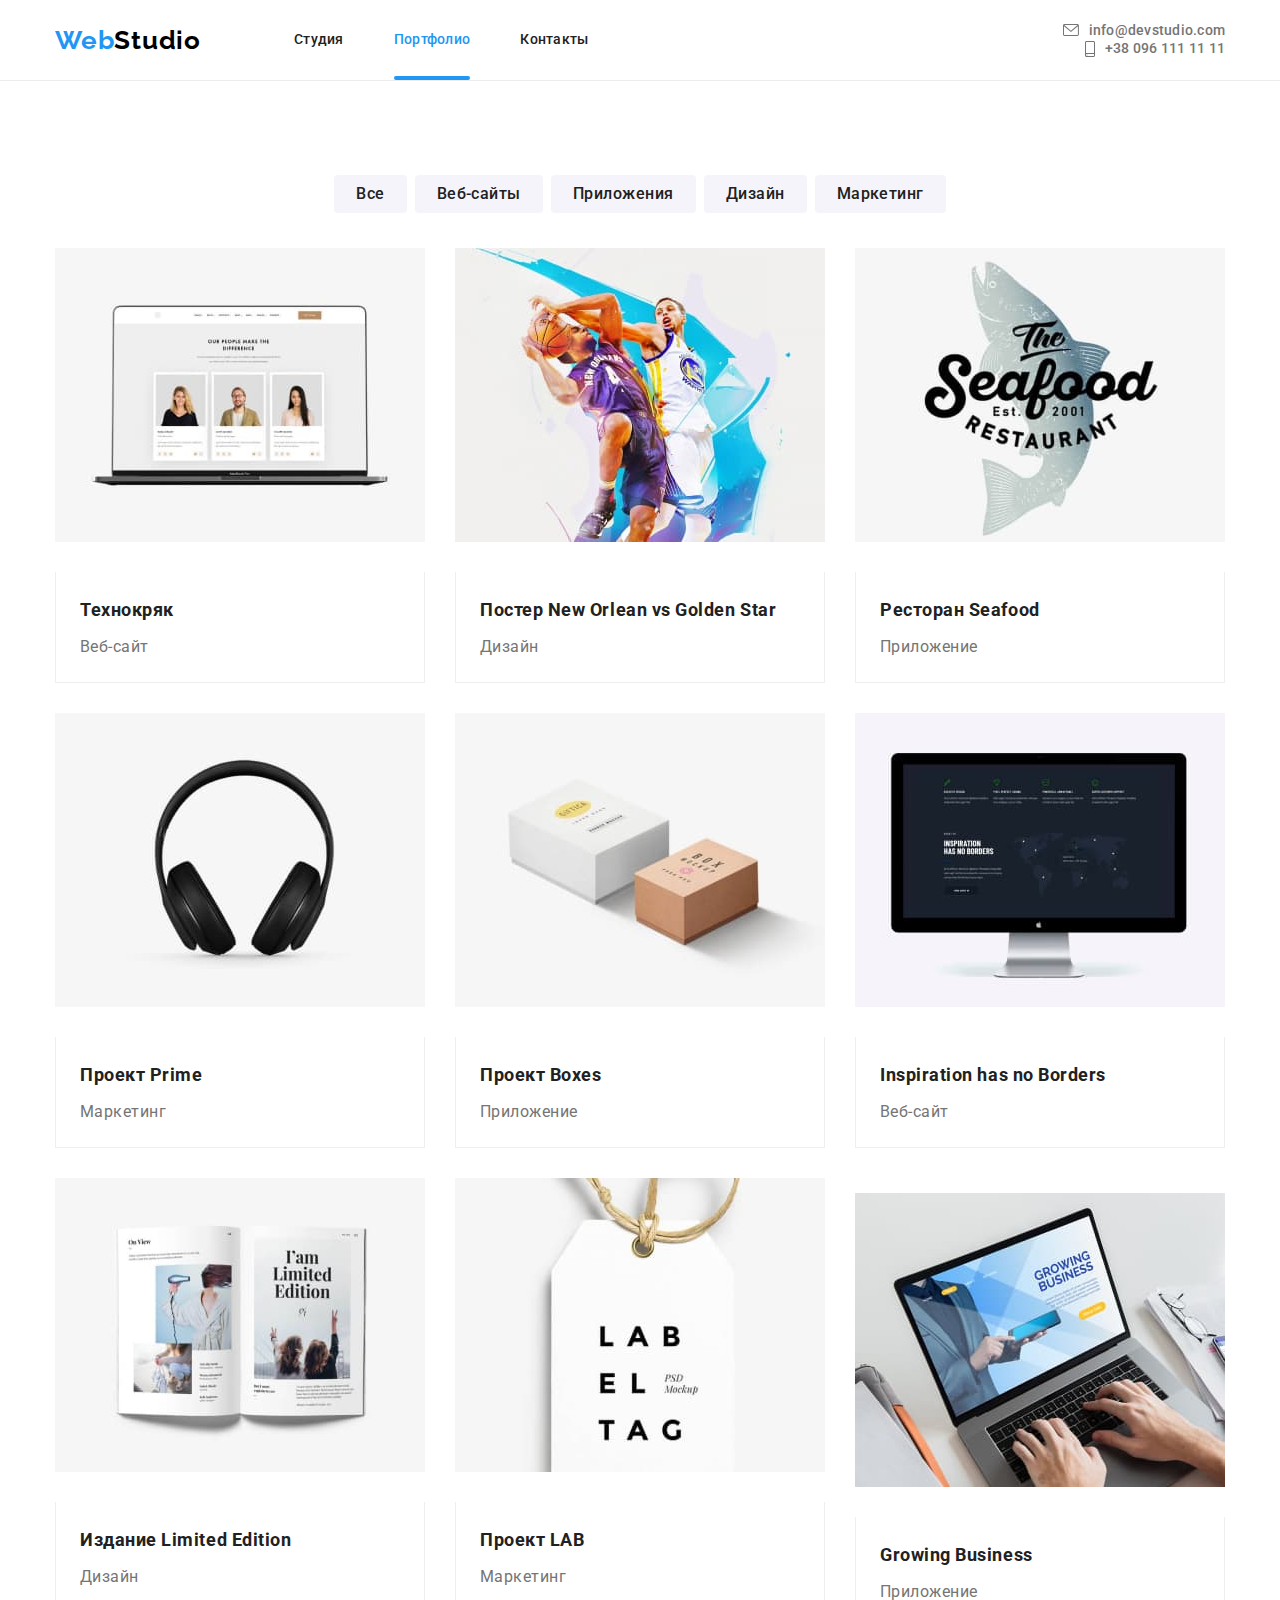
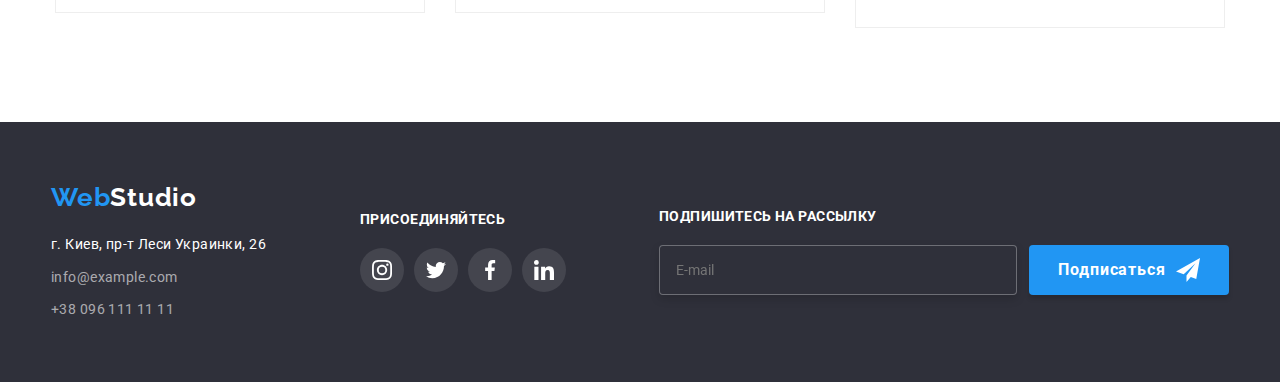
==== commit e0645fd0: "Initial commit" ====
--- a/portfolio.html
+++ b/portfolio.html
@@ -24,7 +24,7 @@
             aria-controls="menu-mobile"
             data-menu-button
           >
-            <svg width="40px" height="40px" aria-label="Переключатель мобильного меню">
+            <svg width="25px" height="25px" aria-label="Переключатель мобильного меню">
               <use
                 class="btn-mobile-menu__icon-cross"
                 href="./images/icon.svg#icon-close-menu-mobile">
--- a/css/main.min.css
+++ b/css/main.min.css
@@ -1,2 +1,2 @@
-html{-webkit-box-sizing:border-box;box-sizing:border-box}h1,h2,h3,h4,h5,h6,p,ul{margin:0;padding:0}body{margin:0 auto;font-family:Roboto,sans-serif;font-weight:400;font-style:normal;letter-spacing:0.03em;font-size:14px;line-height:1.71;color:#757575;background-color:#fff}.container{width:100%;padding-left:15px;padding-right:15px;margin:0 auto}@media screen and (min-width: 480px){.container{width:480px}}@media screen and (min-width: 768px){.container{width:768px}}@media screen and (min-width: 1200px){.container{width:1200px}}a{font-family:inherit;text-decoration:none;color:#757575;-webkit-transition-property:color;transition-property:color;-webkit-transition-duration:250ms;transition-duration:250ms;-webkit-transition-timing-function:cubic-bezier(0.4, 0, 0.2, 1);transition-timing-function:cubic-bezier(0.4, 0, 0.2, 1)}a:hover,a:focus{color:#2196f3}button{cursor:pointer;-webkit-transition-property:color, background-color, -webkit-box-shadow;transition-property:color, background-color, -webkit-box-shadow;transition-property:color, background-color, box-shadow;transition-property:color, background-color, box-shadow, -webkit-box-shadow;-webkit-transition-duration:250ms;transition-duration:250ms;-webkit-transition-timing-function:cubic-bezier(0.4, 0, 0.2, 1);transition-timing-function:cubic-bezier(0.4, 0, 0.2, 1)}li{list-style-type:none}.visually-hidden{position:absolute;left:0;bottom:0;width:1px;height:1px;margin:-1px;border:0;padding:0;white-space:nowrap;-webkit-clip-path:inset(100%);clip-path:inset(100%);clip:rect(0 0 0 0);overflow:hidden}h2{text-align:center;font-weight:700;letter-spacing:0.03em;font-size:28px;line-height:1.18;color:#212121}@media screen and (min-width: 1200px){h2{font-size:36px}}.logo{display:block;margin-top:16px;margin-bottom:16px;font-family:'Raleway', sans-serif;font-weight:700;font-size:26px;line-height:1.19;letter-spacing:0.03em;color:#000}@media screen and (min-width: 768px){.logo{margin-right:88px}.logo--fotter{margin:0 auto}}@media screen and (min-width: 1200px){.logo{margin-right:93px}}.logo:hover,.logo:focus{color:#000}.logo__part-text{color:#2196f3}header{border-bottom:1px solid;border-color:#ececec}.header{display:-webkit-box;display:-ms-flexbox;display:flex;-webkit-box-align:center;-ms-flex-align:center;align-items:center;position:relative}@media screen and (max-width: 767px){.header{-webkit-box-pack:justify;-ms-flex-pack:justify;justify-content:space-between}}@media screen and (max-width: 767px){.navigation{display:none;position:absolute;top:0;left:0;width:100%;height:100%;background-color:#fff}.navigation.is-open{display:block;position:fixed;overflow-y:scroll;z-index:100}}@media screen and (min-width: 768px){.navigation{display:-webkit-box;display:-ms-flexbox;display:flex}}.navigation__list{padding-top:48px;padding-left:40px;font-family:Roboto;font-style:normal;font-weight:500;font-size:40px;line-height:1.175;letter-spacing:0.02em}@media screen and (max-width: 479px){.navigation__list{font-size:32px}}@media screen and (min-width: 768px){.navigation__list{display:-webkit-box;display:-ms-flexbox;display:flex;padding:0;font-size:14px;line-height:1.14}}.navigation__item{height:100%}@media screen and (max-width: 767px){.navigation__item:not(:last-child){margin-bottom:32px}}@media screen and (max-width: 479px){.navigation__item:not(:last-child){margin-bottom:20px}}@media screen and (min-width: 768px){.navigation__item{margin-bottom:0}.navigation__item:not(:first-child){margin-left:50px}}.navigation__link{display:inline-block;height:100%;color:#212121}@media screen and (min-width: 768px){.navigation__link{padding-top:32px;padding-bottom:32px}}@media screen and (min-width: 768px){.navigation__current-page-link::after{content:'';display:block;width:100%;height:4px;position:absolute;bottom:0;left:0;background:#2196f3;border-radius:2px}.navigation__current-page-link::after:not(:last-child){display:none}.navigation__current-page{position:relative}.contacts__icon{margin-right:10px;fill:#757575;-webkit-transition-property:fill;transition-property:fill;-webkit-transition-duration:250ms;transition-duration:250ms;-webkit-transition-timing-function:cubic-bezier(0.4, 0, 0.2, 1);transition-timing-function:cubic-bezier(0.4, 0, 0.2, 1)}}.navigation__current-page-link{color:#2196f3}.contacts{margin-top:305px;padding-left:40px}@media screen and (max-width: 479px){.contacts{margin-top:100px}}@media screen and (min-width: 768px){.contacts{display:-webkit-box;display:-ms-flexbox;display:flex;-ms-flex-wrap:wrap-reverse;flex-wrap:wrap-reverse;-webkit-box-align:center;-ms-flex-align:center;align-items:center;-webkit-box-pack:start;-ms-flex-pack:start;justify-content:flex-start;margin:0;margin-left:84px;padding:0;padding-bottom:21px;padding-top:21px;font-family:Roboto;font-style:normal;font-weight:500;font-size:12px;line-height:1.17;letter-spacing:0.02em;color:#757575}}@media screen and (min-width: 1200px){.contacts{margin-left:305px;-webkit-box-orient:horizontal;-webkit-box-direction:reverse;-ms-flex-direction:row-reverse;flex-direction:row-reverse}}.contacts__icon{display:none}@media screen and (min-width: 768px){.contacts__icon{display:inline-block;margin-right:8px}}@media screen and (min-width: 1200px){.contacts__icon{margin-right:10px}}@media screen and (max-width: 767px){.contacts__item:not(:last-child){margin-bottom:32px}}@media screen and (max-width: 767px){.contacts__icon-link--phone{font-family:Roboto;font-style:normal;font-weight:500;font-size:34px;line-height:1.18;letter-spacing:0.02em;color:#2196f3}}@media screen and (max-width: 479px){.contacts__icon-link--phone{font-size:24px}}@media screen and (max-width: 767px){.contacts__icon-link--email{font-family:Roboto;font-style:normal;font-weight:500;font-size:24px;line-height:1.17;letter-spacing:0.02em}}@media screen and (min-width: 768px){.contacts__icon-link{display:-webkit-box;display:-ms-flexbox;display:flex;-webkit-box-pack:center;-ms-flex-pack:center;justify-content:center;-webkit-box-align:center;-ms-flex-align:center;align-items:center}}@media screen and (min-width: 768px){.contacts__item:hover .contacts__icon{fill:#2196f3}.contacts__item:hover .contacts__icon-link{color:#2196f3}.contacts__item:focus .contacts__icon{fill:#2196f3}.contacts__item:focus .contacts__icon-link{color:#2196f3}}@media screen and (max-width: 1199px) and (min-width: 768px){.contacts__item:not(:first-child){margin-bottom:10px}}@media screen and (min-width: 1200px){.contacts__item{font-size:14px;line-height:1.14}.contacts__item:not(:last-child){margin-left:30px}}.contacts__item:hover .contacts__icon{fill:#2196f3}.contacts__icon-link:focus .contacts__icon{fill:#2196f3}.social-list{display:none}@media screen and (max-width: 767px){.social-list{display:-webkit-box;display:-ms-flexbox;display:flex;-webkit-box-align:center;-ms-flex-align:center;align-items:center;-webkit-box-pack:start;-ms-flex-pack:start;justify-content:flex-start;padding-left:40px;margin-top:64px}.social-list__item::after{content:'';border:1px solid rgba(33,33,33,0.2);-webkit-transform:rotate(90deg);transform:rotate(90deg);margin-left:10px;margin-right:10px}.social-list__link{font-family:Roboto;font-style:normal;font-weight:500;font-size:18px;line-height:1.22;letter-spacing:0.02em;color:#2196f3}}@media screen and (max-width: 767px) and (max-width: 479px){.social-list__link{font-size:12px}}.btn-mobile-menu{display:-webkit-inline-box;display:-ms-inline-flexbox;display:inline-flex;margin:0;padding:0;border:none;background-color:transparent;z-index:999;position:absolute;top:10px;right:15px}@media screen and (min-width: 768px){.btn-mobile-menu{display:none;top:10px;right:30px}}.btn-mobile-menu.is-open{position:fixed}.btn-mobile-menu.is-open .btn-mobile-menu__icon-cross{display:block}.btn-mobile-menu.is-open .btn-mobile-menu__icon-burger{display:none}.btn-mobile-menu__icon-cross{display:none}.btn-mobile-menu:focus .btn-mobile-menu__icon-cross,.btn-mobile-menu:hover .btn-mobile-menu__icon-cross{fill:#2196f3}.hero{height:400px;margin:0 auto;text-align:center;padding:118px 0;background-repeat:no-repeat;background-position:center;background-size:cover;background-color:#c4c4c4}@media screen and (max-width: 767px){.hero{width:100%;background-image:-webkit-gradient(linear, left top, right top, from(rgba(47,48,58,0.4)), to(rgba(47,48,58,0.4))),url(../images/hero-bg-mobile.jpg);background-image:linear-gradient(to right, rgba(47,48,58,0.4), rgba(47,48,58,0.4)),url(../images/hero-bg-mobile.jpg)}}@media screen and (max-width: 767px) and (min-device-pixel-ratio: 2), screen and (max-width: 767px) and (-webkit-min-device-pixel-ratio: 2), screen and (max-width: 767px) and (min-resolution: 192dpi), screen and (max-width: 767px) and (min-resolution: 2dppx){.hero{background-image:-webkit-gradient(linear, left top, right top, from(rgba(47,48,58,0.4)), to(rgba(47,48,58,0.4))),url(../images/hero-bg-mobile@2x.jpg);background-image:linear-gradient(to right, rgba(47,48,58,0.4), rgba(47,48,58,0.4)),url(../images/hero-bg-mobile@2x.jpg)}}@media screen and (max-width: 1199px) and (min-width: 768px){.hero{width:100%;background-image:-webkit-gradient(linear, left top, right top, from(rgba(47,48,58,0.4)), to(rgba(47,48,58,0.4))),url(../images/hero-bg-tablet.jpg);background-image:linear-gradient(to right, rgba(47,48,58,0.4), rgba(47,48,58,0.4)),url(../images/hero-bg-tablet.jpg)}}@media screen and (max-width: 1199px) and (min-width: 768px) and (min-device-pixel-ratio: 2), screen and (max-width: 1199px) and (min-width: 768px) and (-webkit-min-device-pixel-ratio: 2), screen and (max-width: 1199px) and (min-width: 768px) and (min-resolution: 192dpi), screen and (max-width: 1199px) and (min-width: 768px) and (min-resolution: 2dppx){.hero{background-image:-webkit-gradient(linear, left top, right top, from(rgba(47,48,58,0.4)), to(rgba(47,48,58,0.4))),url(../images/hero-bg-tablet@2x.jpg);background-image:linear-gradient(to right, rgba(47,48,58,0.4), rgba(47,48,58,0.4)),url(../images/hero-bg-tablet@2x.jpg)}}@media screen and (min-width: 1200px){.hero{width:100vw;max-width:1600px;height:600px;padding:200px 0;background-image:-webkit-gradient(linear, left top, right top, from(rgba(47,48,58,0.4)), to(rgba(47,48,58,0.4))),url(../images/hero-bg-desktop.jpg);background-image:linear-gradient(to right, rgba(47,48,58,0.4), rgba(47,48,58,0.4)),url(../images/hero-bg-desktop.jpg)}}@media screen and (min-width: 1200px) and (min-device-pixel-ratio: 2), screen and (min-width: 1200px) and (-webkit-min-device-pixel-ratio: 2), screen and (min-width: 1200px) and (min-resolution: 192dpi), screen and (min-width: 1200px) and (min-resolution: 2dppx){.hero{background-image:-webkit-gradient(linear, left top, right top, from(rgba(47,48,58,0.4)), to(rgba(47,48,58,0.4))),url(../images/hero-bg-desktop@2x.jpg);background-image:linear-gradient(to right, rgba(47,48,58,0.4), rgba(47,48,58,0.4)),url(../images/hero-bg-desktop@2x.jpg)}}.hero__title{margin-bottom:30px;text-align:center;font-weight:900;letter-spacing:0.06em;text-transform:uppercase;color:#fff}@media screen and (max-width: 1199px){.hero__title{font-style:normal;font-size:26px;line-height:1.62}}@media screen and (min-width: 1200px){.hero__title{font-size:44px;line-height:1.36}}.btn-serves-reserved{padding:10px 32px;min-height:50px;min-width:200px;border:0 solid;border-radius:4px;font-family:inherit;font-weight:700;font-size:16px;line-height:1.87;-webkit-box-align:center;-ms-flex-align:center;align-items:center;text-align:center;letter-spacing:0.06em;color:#fff;background-color:#2196f3}.btn-serves-reserved:hover{background-color:#188ce8}.features{padding-bottom:60px;padding-top:60px}@media screen and (min-width: 1200px){.features{padding-bottom:94px;padding-top:94px}}.features__list{display:block}@media screen and (min-width: 768px){.features__list{display:-webkit-box;display:-ms-flexbox;display:flex;-ms-flex-wrap:wrap;flex-wrap:wrap;margin:-15px}}.features__item{width:100%}@media screen and (max-width: 767px){.features__item:not(:last-child){margin-bottom:30px}}@media screen and (min-width: 768px){.features__item{width:calc((100% - 2 * 30px) / 2);margin:15px}}@media screen and (min-width: 1200px){.features__item{width:calc((100% - 4 * 30px) / 4);margin:15px}}.features__title{margin-bottom:10px;font-weight:700;font-size:14px;line-height:1.14;letter-spacing:0.03em;text-transform:uppercase;-webkit-box-align:center;-ms-flex-align:center;align-items:center;color:#212121}@media screen and (max-width: 767px){.features__title{text-align:center}}.features__icon{display:-webkit-box;display:-ms-flexbox;display:flex;-webkit-box-pack:center;-ms-flex-pack:center;justify-content:center;-webkit-box-align:center;-ms-flex-align:center;align-items:center;height:120px;margin-bottom:30px;background-color:#f5f4fa;border-radius:4px}.features__description{font-weight:normal;font-size:14px;line-height:1.71;letter-spacing:0.03em;color:#757575}.what-we-do{padding-bottom:94px}@media screen and (max-width: 1199px){.what-we-do{display:none}}.what-we-do__tittle{margin-bottom:50px}.what-we-do__list{display:-webkit-box;display:-ms-flexbox;display:flex;-webkit-box-pack:center;-ms-flex-pack:center;justify-content:center}.what-we-do__item+.what-we-do__item{margin-left:30px}.what-we-do__item{position:relative}.what-we-do__image{display:block}.what-we-do__description{display:block;padding-top:27px;padding-bottom:27px;width:370px;position:absolute;left:0;bottom:0;font-style:normal;font-weight:700;font-size:14px;line-height:1.14;text-align:center;letter-spacing:0.03em;text-transform:uppercase;color:#fff;background-color:rgba(47,48,58,0.8)}.our-team-section{background-color:#f5f4fa;padding-top:60px;padding-bottom:60px}@media screen and (min-width: 1200px){.our-team-section{padding-top:94px;padding-bottom:94px}}.our-team-section__tittle{margin-bottom:30px}@media screen and (min-width: 1200px){.our-team-section__tittle{margin-bottom:50px}}.our-team-list{display:block;width:100%}@media screen and (min-width: 768px){.our-team-list{display:-webkit-box;display:-ms-flexbox;display:flex;-ms-flex-wrap:wrap;flex-wrap:wrap;-webkit-box-pack:center;-ms-flex-pack:center;justify-content:center;margin:-15px}}.our-team-list__member{width:100%;text-align:center;overflow:hidden;background-color:#fff;border-radius:0px 0px 4px 4px;-webkit-box-shadow:0px 1px 3px rgba(0,0,0,0.12),0px 1px 1px rgba(0,0,0,0.14),0px 2px 1px rgba(0,0,0,0.2);box-shadow:0px 1px 3px rgba(0,0,0,0.12),0px 1px 1px rgba(0,0,0,0.14),0px 2px 1px rgba(0,0,0,0.2)}@media screen and (max-width: 767px){.our-team-list__member:not(:last-child){margin-bottom:30px}}@media screen and (min-width: 768px){.our-team-list__member{width:calc((100% - 2 * 30px) / 2);margin:15px}}@media screen and (min-width: 1200px){.our-team-list__member{width:calc((100% - 4 * 30px) / 4);margin:15px}}.our-team-list__wrapper-description{padding-top:30px;padding-bottom:24px;text-align:center}@media screen and (min-width: 1200px){.our-team-list__wrapper-description{padding-bottom:30px}}.our-team-list__name{display:block;margin-bottom:10px;font-weight:500;font-size:16px;line-height:1.19;letter-spacing:0.03em;color:#212121}.our-team-list__position{display:block;font-weight:normal;font-size:16px;line-height:1.19;letter-spacing:0.03em;color:#757575}.icon-social-links-member{display:-webkit-box;display:-ms-flexbox;display:flex;-webkit-box-align:center;-ms-flex-align:center;align-items:center;-webkit-box-pack:center;-ms-flex-pack:center;justify-content:center;margin-top:16px}@media screen and (min-width: 768px){.icon-social-links-member{padding-left:74px;padding-right:74px}}@media screen and (min-width: 1200px){.icon-social-links-member{padding-left:32px;padding-right:32px}}.icon-social-links-member__item:not(:last-child){margin-right:10px}.social-link{width:44px;height:44px;display:-webkit-box;display:-ms-flexbox;display:flex;-webkit-box-pack:center;-ms-flex-pack:center;justify-content:center;-webkit-box-align:center;-ms-flex-align:center;align-items:center;border-radius:50%;-webkit-transition-property:background-color;transition-property:background-color;-webkit-transition-duration:250ms;transition-duration:250ms;-webkit-transition-timing-function:cubic-bezier(0.4, 0, 0.2, 1);transition-timing-function:cubic-bezier(0.4, 0, 0.2, 1)}.social-link:hover,.social-link:focus{background-color:#2196f3}.social-link__icon{width:20px;height:20px;fill:#afb1b8;-webkit-transition-property:fill;transition-property:fill;-webkit-transition-duration:250ms;transition-duration:250ms;-webkit-transition-timing-function:cubic-bezier(0.4, 0, 0.2, 1);transition-timing-function:cubic-bezier(0.4, 0, 0.2, 1)}.social-link:hover .social-link__icon{fill:#fff}.social-link:focus .social-link__icon{fill:#fff}.regular-customers{padding-top:60px;padding-bottom:60px}@media screen and (min-width: 1200px){.regular-customers{padding-top:94px;padding-bottom:94px}}.regular-customers__tittle{margin-bottom:30px}@media screen and (min-width: 1200px){.regular-customers__tittle{margin-bottom:50px}}.regular-customers-list{display:-webkit-box;display:-ms-flexbox;display:flex;-webkit-box-pack:center;-ms-flex-pack:center;justify-content:center;-webkit-box-align:center;-ms-flex-align:center;align-items:center;-ms-flex-wrap:wrap;flex-wrap:wrap;margin:-15px}.regular-customers-list__client{width:calc((100% - 2 * 30px) / 2);margin:15px}@media screen and (min-width: 768px){.regular-customers-list__client{width:calc((100% - 3 * 30px) / 3)}}@media screen and (min-width: 1200px){.regular-customers-list__client{width:calc((100% - 6 * 30px) / 6)}}.regular-customers-list__link{display:-webkit-box;display:-ms-flexbox;display:flex;-webkit-box-pack:center;-ms-flex-pack:center;justify-content:center;-webkit-box-align:center;-ms-flex-align:center;align-items:center;padding-top:16px;padding-bottom:16px;border:1px solid #afb1b8;-webkit-box-sizing:border-box;box-sizing:border-box;border-radius:4px;-webkit-transition-property:border-color;transition-property:border-color;-webkit-transition-duration:250ms;transition-duration:250ms;-webkit-transition-timing-function:cubic-bezier(0.4, 0, 0.2, 1);transition-timing-function:cubic-bezier(0.4, 0, 0.2, 1)}.regular-customers-list__link:hover,.regular-customers-list__link:focus{border:1px solid #2196f3}.regular-customers-list__client-logo{width:106px;height:60px;fill:#afb1b8;-webkit-transition-property:fill;transition-property:fill;-webkit-transition-duration:250ms;transition-duration:250ms;-webkit-transition-timing-function:cubic-bezier(0.4, 0, 0.2, 1);transition-timing-function:cubic-bezier(0.4, 0, 0.2, 1)}.regular-customers-list__link:hover .regular-customers-list__client-logo{fill:#2196f3}.regular-customers-list__link:focus .regular-customers-list__client-logo{fill:#2196f3}footer{background-color:#2f303a}.wrapper-footer{display:block;padding-top:60px;padding-bottom:60px;text-align:center}@media screen and (min-width: 768px){.wrapper-footer{display:-webkit-box;display:-ms-flexbox;display:flex;-webkit-box-align:center;-ms-flex-align:center;align-items:center;-webkit-box-pack:center;-ms-flex-pack:center;justify-content:center;-ms-flex-wrap:wrap;flex-wrap:wrap}}@media screen and (min-width: 1200px){.wrapper-footer{-ms-flex-wrap:nowrap;flex-wrap:nowrap;text-align:start}}@media screen and (max-width: 767px){.adress-wrapper{margin-bottom:60px}}.address-footer{margin-top:20px;font-style:normal;font-size:14px;line-height:1.71;color:#fff}@media screen and (min-width: 1200px){.address-footer{text-align:start}}.logo__part-text--white{color:#fff}.address-footer__contact{display:block;margin-top:9px;color:rgba(255,255,255,0.6)}@media screen and (max-width: 767px){.icon-social-links-footer{margin-bottom:60px}}@media screen and (min-width: 768px){.icon-social-links-footer{margin-left:165px}}@media screen and (min-width: 1200px){.icon-social-links-footer{margin-left:70px}}.icon-social-links-footer__tittle{margin-bottom:20px;font-weight:700;font-size:14px;line-height:1.14;text-transform:uppercase;letter-spacing:0.03em;color:#fff}.social-links-list{display:-webkit-box;display:-ms-flexbox;display:flex;-ms-flex-wrap:nowrap;flex-wrap:nowrap;-webkit-box-align:center;-ms-flex-align:center;align-items:center;-webkit-box-pack:center;-ms-flex-pack:center;justify-content:center}.social-links-list__link{display:-webkit-box;display:-ms-flexbox;display:flex;-webkit-box-pack:center;-ms-flex-pack:center;justify-content:center;-webkit-box-align:center;-ms-flex-align:center;align-items:center;width:44px;height:44px;border-radius:50%;background:rgba(255,255,255,0.1);-webkit-transition-property:background-color;transition-property:background-color;-webkit-transition-duration:250ms;transition-duration:250ms;-webkit-transition-timing-function:cubic-bezier(0.4, 0, 0.2, 1);transition-timing-function:cubic-bezier(0.4, 0, 0.2, 1)}.social-links-list__item:not(:first-child){margin-left:10px}.social-links-list__icon{width:20px;height:20px;fill:#fff}.social-links-list__icon+.social-links-list__icon{padding-left:10px}.social-links-list__item:hover .social-links-list__link{background-color:#2196f3}.social-links-list__item:focus{background-color:#2196f3}.form-subscription-wrapper{margin:0}@media screen and (min-width: 768px){.form-subscription-wrapper{margin-top:60px}}@media screen and (min-width: 768px) and (min-width: 1200px){.form-subscription-wrapper{margin-top:0;margin-left:93px}}.form-subscription-wrapper__tittle{margin-bottom:20px;font-weight:700;font-size:14px;line-height:1.14;text-transform:uppercase;letter-spacing:0.03em;color:#fff}.form-subscription__input{width:100%;height:50px;margin:0;margin-bottom:20px;padding-left:16px;padding-top:15px;padding-bottom:15px;border:1px solid rgba(255,255,255,0.3);-webkit-filter:drop-shadow(0px 4px 4px rgba(0,0,0,0.15));filter:drop-shadow(0px 4px 4px rgba(0,0,0,0.15));border-radius:4px;background-color:#2f303a;color:#757575}@media screen and (min-width: 768px){.form-subscription__input{width:450px}}@media screen and (min-width: 1200px){.form-subscription__input{width:358px;margin-bottom:0}}.form-subscription__input:focus{outline:none}.form-subscription{display:block}@media screen and (min-width: 1200px){.form-subscription{display:-webkit-box;display:-ms-flexbox;display:flex;-webkit-box-align:center;-ms-flex-align:center;align-items:center;-webkit-box-pack:center;-ms-flex-pack:center;justify-content:center}}.btn-subscribe{display:-webkit-box;display:-ms-flexbox;display:flex;margin:0 auto;-webkit-box-align:center;-ms-flex-align:center;align-items:center;-webkit-box-pack:center;-ms-flex-pack:center;justify-content:center;width:200px;height:50px;padding-left:0px;padding-top:10px;padding-bottom:10px;padding-right:0;border:none;-webkit-box-shadow:0px 4px 4px rgba(0,0,0,0.15);box-shadow:0px 4px 4px rgba(0,0,0,0.15);border-radius:4px;background-color:#2196f3}@media screen and (min-width: 1200px){.btn-subscribe{margin-left:12px}}.btn-subscribe:focus{outline:none}.btn-subscribe:hover{background-color:#188ce8}.btn-subscribe__name{font-family:Roboto,sans-serif;font-style:normal;font-weight:700;font-size:16px;line-height:1.87;letter-spacing:0.06em;color:#fff}.btn-subscribe__icon{display:inline-block;width:24px;height:24px;margin-left:10px}.backdrop{position:fixed;top:0;left:0;width:100%;height:100%;z-index:1000;overflow-y:scroll;background-color:rgba(0,0,0,0.2);opacity:1;-webkit-transition:opacity 250ms cubic-bezier(0.4, 0, 0.2, 1);transition:opacity 250ms cubic-bezier(0.4, 0, 0.2, 1)}.backdrop.is-hidden{opacity:0;pointer-events:none}.modal{position:absolute;top:50%;left:50%;margin-top:40px;-webkit-transform:translate(-50%, -50%) scale(1);transform:translate(-50%, -50%) scale(1);z-index:1000;width:450px;height:609px;background-color:#fff;-webkit-box-shadow:0px 1px 3px rgba(0,0,0,0.12),0px 1px 1px rgba(0,0,0,0.14),0px 2px 1px rgba(0,0,0,0.2);box-shadow:0px 1px 3px rgba(0,0,0,0.12),0px 1px 1px rgba(0,0,0,0.14),0px 2px 1px rgba(0,0,0,0.2);border-radius:4px;opacity:1;-webkit-transition:opacity 250ms cubic-bezier(0.4, 0, 0.2, 1),-webkit-transform 250ms cubic-bezier(0.4, 0, 0.2, 1);transition:opacity 250ms cubic-bezier(0.4, 0, 0.2, 1),-webkit-transform 250ms cubic-bezier(0.4, 0, 0.2, 1);transition:transform 250ms cubic-bezier(0.4, 0, 0.2, 1),opacity 250ms cubic-bezier(0.4, 0, 0.2, 1);transition:transform 250ms cubic-bezier(0.4, 0, 0.2, 1),opacity 250ms cubic-bezier(0.4, 0, 0.2, 1),-webkit-transform 250ms cubic-bezier(0.4, 0, 0.2, 1)}@media screen and (max-width: 479px){.modal{width:100%;height:100%}}@media screen and (min-width: 1200px){.modal{width:528px;height:581px}}.backdrop.is-hidden .modal{-webkit-transform:translate(-50%, -50%) scale(0);transform:translate(-50%, -50%) scale(0);opacity:0}.modal__btn-close{position:absolute;right:8px;top:8px;display:-webkit-box;display:-ms-flexbox;display:flex;-webkit-box-pack:center;-ms-flex-pack:center;justify-content:center;-webkit-box-align:center;-ms-flex-align:center;align-items:center;width:30px;height:30px;border-radius:50%;background-color:#fff;border:1px solid rgba(0,0,0,0.1)}.modal__icon-close{height:11px;width:11px}.modal__btn-close:hover .modal__icon-close{fill:#2196f3}.registration-form{padding:40px}.registration-form__tittle{margin-bottom:12px;font-family:Roboto,sans-serif;font-style:normal;font-size:20px;text-align:center;line-height:1.5}@media screen and (max-width: 320px){.registration-form__tittle{font-size:12px}}@media screen and (min-width: 1200px){.registration-form__tittle{line-height:1.15}}.signup-form{position:relative;font-family:Roboto,sans-serif;font-style:normal;font-weight:400;font-size:12px;line-height:1.17;letter-spacing:0.01em;color:#757575}.signup-form__input{width:100%;height:40px;padding-left:42px;padding-top:12px;padding-bottom:12px;margin-top:4px;border:1px solid rgba(33,33,33,0.2);border-radius:4px}.signup-form__input:focus,.signup-form__input:hover{border:1px solid #2196f3;outline:none;cursor:pointer}@media screen and (max-width: 320px){.signup-form__input{height:30px;padding-top:8px;padding-bottom:8px}}.signup-form__input:focus+.signup-form__icon{fill:#2196f3}.icon-form-wrapper{position:relative}.signup-form__icon{width:18px;height:18px;position:absolute;top:0;left:0;margin-left:15px;fill:#212121}.signup-form__textarea{width:100%;height:120px;padding:12px 16px;margin-top:4px;margin-bottom:20px;resize:none;border:1px solid rgba(33,33,33,0.2);border-radius:4px}.signup-form__textarea:focus,.signup-form__textarea:hover{border:1px solid #2196f3;outline:none;cursor:pointer}.signup-form__lable:nth-child(-n+3){display:block;margin-bottom:10px}.checkbox-label{display:-webkit-box;display:-ms-flexbox;display:flex;-webkit-box-align:center;-ms-flex-align:center;align-items:center;cursor:pointer;font-family:Roboto,sans-serif;font-style:normal;font-weight:400;font-size:12px;line-height:1.17;letter-spacing:0.03em}@media screen and (min-width: 1200px){.checkbox-label{font-size:14px;line-height:1.78}}.checkbox-label__icon{margin-right:7px;width:16px;height:15px;border:2px solid #212121;-webkit-transition-property:background-color, border;transition-property:background-color, border;-webkit-transition-duration:250ms;transition-duration:250ms;-webkit-transition-timing-function:cubic-bezier(0.4, 0, 0.2, 1);transition-timing-function:cubic-bezier(0.4, 0, 0.2, 1)}@media screen and (max-width: 479px){.checkbox-label__icon{width:30px;height:20px}}.checkbox-label__input:checked+.checkbox-label__icon{border:none;background-color:#2196f3}.contract-link{text-decoration:underline;color:#2196f3}@media screen and (max-width: 479px){.contract-link__wrapper{display:-webkit-box;display:-ms-flexbox;display:flex;-ms-flex-wrap:wrap;flex-wrap:wrap;-webkit-box-pack:start;-ms-flex-pack:start;justify-content:start;-webkit-box-align:center;-ms-flex-align:center;align-items:center}}.btn-submit{width:200px;height:50px;display:block;margin-right:auto;margin-left:auto;margin-top:30px;background-color:#2196f3;-webkit-box-shadow:0px 4px 4px rgba(0,0,0,0.15);box-shadow:0px 4px 4px rgba(0,0,0,0.15);border-radius:4px;border:none;font-family:Roboto,sans-serif;font-style:normal;font-weight:700;font-size:16px;line-height:1.87;text-align:center;letter-spacing:0.06em;color:#fff;-webkit-transition-property:background-color;transition-property:background-color;-webkit-transition-duration:250ms;transition-duration:250ms;-webkit-transition-timing-function:cubic-bezier(0.4, 0, 0.2, 1);transition-timing-function:cubic-bezier(0.4, 0, 0.2, 1)}.btn-submit:hover,.btn-submit:focus{background-color:#188ce8;outline:none}.portfolio{padding-top:60px;padding-bottom:60px}@media screen and (min-width: 1200px){.portfolio{padding-top:94px;padding-bottom:94px}}.btn-filters{display:-webkit-box;display:-ms-flexbox;display:flex;-ms-flex-wrap:wrap;flex-wrap:wrap;-webkit-box-pack:start;-ms-flex-pack:start;justify-content:start;margin-bottom:40px}@media screen and (min-width: 768px){.btn-filters{margin:0 auto;margin-bottom:30px;-ms-flex-wrap:nowrap;flex-wrap:nowrap;-webkit-box-pack:center;-ms-flex-pack:center;justify-content:center;-webkit-box-align:center;-ms-flex-align:center;align-items:center}}@media screen and (min-width: 1200px){.btn-filters{margin-bottom:50px}}.btn-filters_item:not(:last-child){margin-right:8px}@media screen and (max-width: 767px){.btn-filters_item:first-child{margin-bottom:15px}}@media screen and (max-width: 399px){.btn-filters_item:last-child{margin-top:15px}}.btn-filters__btn{padding-left:22px;padding-right:22px;height:38px;border:0px;border-radius:4px;font-family:inherit;font-weight:500;font-size:16px;line-height:1.63;text-align:center;letter-spacing:0.03em;color:#212121;background-color:#f5f4fa;-webkit-transition-property:color, background-color, -webkit-box-shadow;transition-property:color, background-color, -webkit-box-shadow;transition-property:color, background-color, box-shadow;transition-property:color, background-color, box-shadow, -webkit-box-shadow;-webkit-transition-duration:250ms;transition-duration:250ms;-webkit-transition-timing-function:cubic-bezier(0.4, 0, 0.2, 1);transition-timing-function:cubic-bezier(0.4, 0, 0.2, 1)}.btn-filters__btn:hover,.btn-filters__btn:focus{color:#fff;background-color:#2196f3;-webkit-box-shadow:0px 3px 1px rgba(0,0,0,0.1),0px 1px 2px rgba(0,0,0,0.08),0px 2px 2px rgba(0,0,0,0.12);box-shadow:0px 3px 1px rgba(0,0,0,0.1),0px 1px 2px rgba(0,0,0,0.08),0px 2px 2px rgba(0,0,0,0.12)}@media screen and (min-width: 768px){.projecrts-cards-list{margin:-15px;display:-webkit-box;display:-ms-flexbox;display:flex;-ms-flex-wrap:wrap;flex-wrap:wrap;-webkit-box-pack:start;-ms-flex-pack:start;justify-content:start;-webkit-box-align:start;-ms-flex-align:start;align-items:flex-start}}.project-card__tittle{margin-bottom:4px;font-weight:700;font-size:18px;line-height:2;letter-spacing:0.03em;color:#212121}.project-card__description{font-weight:400;font-size:16px;line-height:1.87;letter-spacing:0.03em;color:#757575}.project-card{width:100%;overflow:hidden;-webkit-transition-property:-webkit-box-shadow;transition-property:-webkit-box-shadow;transition-property:box-shadow;transition-property:box-shadow, -webkit-box-shadow;-webkit-transition-duration:250ms;transition-duration:250ms;-webkit-transition-timing-function:cubic-bezier(0.4, 0, 0.2, 1);transition-timing-function:cubic-bezier(0.4, 0, 0.2, 1)}.project-card:not(:last-child){margin-bottom:30px}.project-card__image{height:100%;width:100%;-o-object-fit:contain;object-fit:contain;-o-object-position:center;object-position:center}@media screen and (min-width: 480px){.project-card{width:450px}}@media screen and (min-width: 768px){.project-card{width:calc((100% - 2 * 30px) / 2);margin:15px}}@media screen and (min-width: 1200px){.project-card{width:calc((100% - 3 * 30px) / 3)}}.project-card:hover,.project-card:focus{-webkit-box-shadow:0px 1px 1px rgba(0,0,0,0.12),0px 4px 4px rgba(180,75,75,0.06),1px 4px 6px rgba(0,0,0,0.16);box-shadow:0px 1px 1px rgba(0,0,0,0.12),0px 4px 4px rgba(180,75,75,0.06),1px 4px 6px rgba(0,0,0,0.16)}.project-card__description-wrapper{width:100%;padding:20px 24px;border-left:1px solid #eee;border-right:1px solid #eee;border-bottom:1px solid #eee}.project-card__image-text-wrapper{width:100%;position:relative;overflow:hidden}.project-card__text{position:absolute;display:-webkit-box;display:-ms-flexbox;display:flex;-webkit-box-pack:center;-ms-flex-pack:center;justify-content:center;-webkit-box-align:center;-ms-flex-align:center;align-items:center;left:0;top:0;padding:63px 24px;width:100%;height:100%;-webkit-transform:translateY(100%);transform:translateY(100%);font-size:18px;line-height:1.56;letter-spacing:0.03em;color:#fff;background-color:rgba(33,150,243,0.9);opacity:0;-webkit-transition:opacity 500ms cubic-bezier(0.4, 0, 0.2, 1),-webkit-transform 500ms cubic-bezier(0.4, 0, 0.2, 1);transition:opacity 500ms cubic-bezier(0.4, 0, 0.2, 1),-webkit-transform 500ms cubic-bezier(0.4, 0, 0.2, 1);transition:transform 500ms cubic-bezier(0.4, 0, 0.2, 1),opacity 500ms cubic-bezier(0.4, 0, 0.2, 1);transition:transform 500ms cubic-bezier(0.4, 0, 0.2, 1),opacity 500ms cubic-bezier(0.4, 0, 0.2, 1),-webkit-transform 500ms cubic-bezier(0.4, 0, 0.2, 1)}.project-card:hover .project-card__text{-webkit-transform:translateY(0%);transform:translateY(0%);opacity:1}
+html{-webkit-box-sizing:border-box;box-sizing:border-box}h1,h2,h3,h4,h5,h6,p,ul{margin:0;padding:0}body{margin:0 auto;font-family:Roboto,sans-serif;font-weight:400;font-style:normal;letter-spacing:0.03em;font-size:14px;line-height:1.71;color:#757575;background-color:#fff}.container{width:100%;padding-left:15px;padding-right:15px;margin:0 auto}@media screen and (min-width: 480px){.container{width:480px}}@media screen and (min-width: 768px){.container{width:768px}}@media screen and (min-width: 1200px){.container{width:1200px}}a{font-family:inherit;text-decoration:none;color:#757575;-webkit-transition-property:color;transition-property:color;-webkit-transition-duration:250ms;transition-duration:250ms;-webkit-transition-timing-function:cubic-bezier(0.4, 0, 0.2, 1);transition-timing-function:cubic-bezier(0.4, 0, 0.2, 1)}a:hover,a:focus{color:#2196f3}button{cursor:pointer;-webkit-transition-property:color, background-color, -webkit-box-shadow;transition-property:color, background-color, -webkit-box-shadow;transition-property:color, background-color, box-shadow;transition-property:color, background-color, box-shadow, -webkit-box-shadow;-webkit-transition-duration:250ms;transition-duration:250ms;-webkit-transition-timing-function:cubic-bezier(0.4, 0, 0.2, 1);transition-timing-function:cubic-bezier(0.4, 0, 0.2, 1)}li{list-style-type:none}.visually-hidden{position:absolute;left:0;bottom:0;width:1px;height:1px;margin:-1px;border:0;padding:0;white-space:nowrap;-webkit-clip-path:inset(100%);clip-path:inset(100%);clip:rect(0 0 0 0);overflow:hidden}h2{text-align:center;font-weight:700;letter-spacing:0.03em;font-size:28px;line-height:1.18;color:#212121}@media screen and (min-width: 1200px){h2{font-size:36px}}.logo{display:block;margin-top:16px;margin-bottom:16px;font-family:'Raleway', sans-serif;font-weight:700;font-size:26px;line-height:1.19;letter-spacing:0.03em;color:#000}@media screen and (min-width: 768px){.logo{margin-right:88px}.logo--fotter{margin:0 auto}}@media screen and (min-width: 1200px){.logo{margin-right:93px}}.logo:hover,.logo:focus{color:#000}.logo__part-text{color:#2196f3}header{border-bottom:1px solid;border-color:#ececec}.header{display:-webkit-box;display:-ms-flexbox;display:flex;-webkit-box-align:center;-ms-flex-align:center;align-items:center;position:relative}@media screen and (max-width: 767px){.header{-webkit-box-pack:justify;-ms-flex-pack:justify;justify-content:space-between}}@media screen and (max-width: 767px){.navigation{position:absolute;display:none;position:absolute;top:0;left:0;width:100%;height:100%;background-color:#fff}.navigation.is-open{display:block;position:fixed;overflow-y:scroll;z-index:100}}@media screen and (min-width: 768px){.navigation{display:-webkit-box;display:-ms-flexbox;display:flex}}.navigation__list{position:relative;padding-top:48px;padding-left:40px;font-family:Roboto;font-style:normal;font-weight:500;font-size:40px;line-height:1.175;letter-spacing:0.02em}@media screen and (max-width: 479px){.navigation__list{font-size:32px}}@media screen and (min-width: 768px){.navigation__list{display:-webkit-box;display:-ms-flexbox;display:flex;padding:0;font-size:14px;line-height:1.14}}.navigation__item{height:100%}@media screen and (max-width: 767px){.navigation__item:not(:last-child){margin-bottom:32px}}@media screen and (max-width: 479px){.navigation__item:not(:last-child){margin-bottom:20px}}@media screen and (min-width: 768px){.navigation__item{margin-bottom:0}.navigation__item:not(:first-child){margin-left:50px}}.navigation__link{display:inline-block;height:100%;color:#212121}@media screen and (min-width: 768px){.navigation__link{padding-top:32px;padding-bottom:32px}}@media screen and (min-width: 768px){.navigation__current-page-link::after{content:'';display:block;width:100%;height:4px;position:absolute;bottom:0;left:0;background:#2196f3;border-radius:2px}.navigation__current-page-link::after:not(:last-child){display:none}.navigation__current-page{position:relative}.contacts__icon{margin-right:10px;fill:#757575;-webkit-transition-property:fill;transition-property:fill;-webkit-transition-duration:250ms;transition-duration:250ms;-webkit-transition-timing-function:cubic-bezier(0.4, 0, 0.2, 1);transition-timing-function:cubic-bezier(0.4, 0, 0.2, 1)}}.navigation__current-page-link{color:#2196f3}.contacts{margin-top:305px;padding-left:40px}@media screen and (max-width: 479px){.contacts{margin-top:100px}}@media screen and (min-width: 768px){.contacts{display:-webkit-box;display:-ms-flexbox;display:flex;-ms-flex-wrap:wrap-reverse;flex-wrap:wrap-reverse;-webkit-box-align:center;-ms-flex-align:center;align-items:center;-webkit-box-pack:start;-ms-flex-pack:start;justify-content:flex-start;margin:0;margin-left:84px;padding:0;padding-bottom:21px;padding-top:21px;font-family:Roboto;font-style:normal;font-weight:500;font-size:12px;line-height:1.17;letter-spacing:0.02em;color:#757575}}@media screen and (min-width: 1200px){.contacts{margin-left:305px;-webkit-box-orient:horizontal;-webkit-box-direction:reverse;-ms-flex-direction:row-reverse;flex-direction:row-reverse}}.contacts__icon{display:none}@media screen and (min-width: 768px){.contacts__icon{display:inline-block;margin-right:8px}}@media screen and (min-width: 1200px){.contacts__icon{margin-right:10px}}@media screen and (max-width: 767px){.contacts__item:not(:last-child){margin-bottom:32px}}@media screen and (max-width: 767px){.contacts__icon-link--phone{font-family:Roboto;font-style:normal;font-weight:500;font-size:34px;line-height:1.18;letter-spacing:0.02em;color:#2196f3}}@media screen and (max-width: 479px){.contacts__icon-link--phone{font-size:24px}}@media screen and (max-width: 767px){.contacts__icon-link--email{font-family:Roboto;font-style:normal;font-weight:500;font-size:24px;line-height:1.17;letter-spacing:0.02em}}@media screen and (min-width: 768px){.contacts__icon-link{display:-webkit-box;display:-ms-flexbox;display:flex;-webkit-box-pack:center;-ms-flex-pack:center;justify-content:center;-webkit-box-align:center;-ms-flex-align:center;align-items:center}}@media screen and (min-width: 768px){.contacts__item:hover .contacts__icon{fill:#2196f3}.contacts__item:hover .contacts__icon-link{color:#2196f3}.contacts__item:focus .contacts__icon{fill:#2196f3}.contacts__item:focus .contacts__icon-link{color:#2196f3}}@media screen and (max-width: 1199px) and (min-width: 768px){.contacts__item:not(:first-child){margin-bottom:10px}}@media screen and (min-width: 1200px){.contacts__item{font-size:14px;line-height:1.14}.contacts__item:not(:last-child){margin-left:30px}}.contacts__item:hover .contacts__icon{fill:#2196f3}.contacts__icon-link:focus .contacts__icon{fill:#2196f3}.social-list{display:none}@media screen and (max-width: 767px){.social-list{display:-webkit-box;display:-ms-flexbox;display:flex;-webkit-box-align:center;-ms-flex-align:center;align-items:center;-webkit-box-pack:start;-ms-flex-pack:start;justify-content:flex-start;padding-left:40px;margin-top:64px}.social-list__item::after{content:'';border:1px solid rgba(33,33,33,0.2);-webkit-transform:rotate(90deg);transform:rotate(90deg);margin-left:10px;margin-right:10px}.social-list__link{font-family:Roboto;font-style:normal;font-weight:500;font-size:18px;line-height:1.22;letter-spacing:0.02em;color:#2196f3}}@media screen and (max-width: 767px) and (max-width: 479px){.social-list__link{font-size:12px}}.btn-mobile-menu{display:-webkit-inline-box;display:-ms-inline-flexbox;display:inline-flex;margin:0;padding:0;border:none;background-color:transparent;z-index:999;position:absolute;top:20px;right:15px}@media screen and (min-width: 768px){.btn-mobile-menu{display:none;top:20px;right:30px}}.btn-mobile-menu.is-open{position:fixed}.btn-mobile-menu.is-open .btn-mobile-menu__icon-cross{display:block}.btn-mobile-menu.is-open .btn-mobile-menu__icon-burger{display:none}.btn-mobile-menu__icon-cross{display:none}.btn-mobile-menu:focus .btn-mobile-menu__icon-cross,.btn-mobile-menu:hover .btn-mobile-menu__icon-cross{fill:#2196f3}.hero{height:400px;margin:0 auto;text-align:center;padding:118px 0;background-repeat:no-repeat;background-position:center;background-size:cover;background-color:#c4c4c4}@media screen and (max-width: 767px){.hero{width:100%;background-image:-webkit-gradient(linear, left top, right top, from(rgba(47,48,58,0.4)), to(rgba(47,48,58,0.4))),url(../images/hero-bg-mobile.jpg);background-image:linear-gradient(to right, rgba(47,48,58,0.4), rgba(47,48,58,0.4)),url(../images/hero-bg-mobile.jpg)}}@media screen and (max-width: 767px) and (min-device-pixel-ratio: 2), screen and (max-width: 767px) and (-webkit-min-device-pixel-ratio: 2), screen and (max-width: 767px) and (min-resolution: 192dpi), screen and (max-width: 767px) and (min-resolution: 2dppx){.hero{background-image:-webkit-gradient(linear, left top, right top, from(rgba(47,48,58,0.4)), to(rgba(47,48,58,0.4))),url(../images/hero-bg-mobile@2x.jpg);background-image:linear-gradient(to right, rgba(47,48,58,0.4), rgba(47,48,58,0.4)),url(../images/hero-bg-mobile@2x.jpg)}}@media screen and (max-width: 1199px) and (min-width: 768px){.hero{width:100%;background-image:-webkit-gradient(linear, left top, right top, from(rgba(47,48,58,0.4)), to(rgba(47,48,58,0.4))),url(../images/hero-bg-tablet.jpg);background-image:linear-gradient(to right, rgba(47,48,58,0.4), rgba(47,48,58,0.4)),url(../images/hero-bg-tablet.jpg)}}@media screen and (max-width: 1199px) and (min-width: 768px) and (min-device-pixel-ratio: 2), screen and (max-width: 1199px) and (min-width: 768px) and (-webkit-min-device-pixel-ratio: 2), screen and (max-width: 1199px) and (min-width: 768px) and (min-resolution: 192dpi), screen and (max-width: 1199px) and (min-width: 768px) and (min-resolution: 2dppx){.hero{background-image:-webkit-gradient(linear, left top, right top, from(rgba(47,48,58,0.4)), to(rgba(47,48,58,0.4))),url(../images/hero-bg-tablet@2x.jpg);background-image:linear-gradient(to right, rgba(47,48,58,0.4), rgba(47,48,58,0.4)),url(../images/hero-bg-tablet@2x.jpg)}}@media screen and (min-width: 1200px){.hero{width:100vw;max-width:1600px;height:600px;padding:200px 0;background-image:-webkit-gradient(linear, left top, right top, from(rgba(47,48,58,0.4)), to(rgba(47,48,58,0.4))),url(../images/hero-bg-desktop.jpg);background-image:linear-gradient(to right, rgba(47,48,58,0.4), rgba(47,48,58,0.4)),url(../images/hero-bg-desktop.jpg)}}@media screen and (min-width: 1200px) and (min-device-pixel-ratio: 2), screen and (min-width: 1200px) and (-webkit-min-device-pixel-ratio: 2), screen and (min-width: 1200px) and (min-resolution: 192dpi), screen and (min-width: 1200px) and (min-resolution: 2dppx){.hero{background-image:-webkit-gradient(linear, left top, right top, from(rgba(47,48,58,0.4)), to(rgba(47,48,58,0.4))),url(../images/hero-bg-desktop@2x.jpg);background-image:linear-gradient(to right, rgba(47,48,58,0.4), rgba(47,48,58,0.4)),url(../images/hero-bg-desktop@2x.jpg)}}.hero__title{margin-bottom:30px;text-align:center;font-weight:900;letter-spacing:0.06em;text-transform:uppercase;color:#fff}@media screen and (max-width: 1199px){.hero__title{font-style:normal;font-size:26px;line-height:1.62}}@media screen and (min-width: 1200px){.hero__title{font-size:44px;line-height:1.36}}.btn-serves-reserved{padding:10px 32px;min-height:50px;min-width:200px;border:0 solid;border-radius:4px;font-family:inherit;font-weight:700;font-size:16px;line-height:1.87;-webkit-box-align:center;-ms-flex-align:center;align-items:center;text-align:center;letter-spacing:0.06em;color:#fff;background-color:#2196f3}.btn-serves-reserved:hover{background-color:#188ce8}.features{padding-bottom:60px;padding-top:60px}@media screen and (min-width: 1200px){.features{padding-bottom:94px;padding-top:94px}}.features__list{display:block}@media screen and (min-width: 768px){.features__list{display:-webkit-box;display:-ms-flexbox;display:flex;-ms-flex-wrap:wrap;flex-wrap:wrap;margin:-15px}}.features__item{width:100%}@media screen and (max-width: 767px){.features__item:not(:last-child){margin-bottom:30px}}@media screen and (min-width: 768px){.features__item{width:calc((100% - 2 * 30px) / 2);margin:15px}}@media screen and (min-width: 1200px){.features__item{width:calc((100% - 4 * 30px) / 4);margin:15px}}.features__title{margin-bottom:10px;font-weight:700;font-size:14px;line-height:1.14;letter-spacing:0.03em;text-transform:uppercase;-webkit-box-align:center;-ms-flex-align:center;align-items:center;color:#212121}@media screen and (max-width: 767px){.features__title{text-align:center}}.features__icon{display:-webkit-box;display:-ms-flexbox;display:flex;-webkit-box-pack:center;-ms-flex-pack:center;justify-content:center;-webkit-box-align:center;-ms-flex-align:center;align-items:center;height:120px;margin-bottom:30px;background-color:#f5f4fa;border-radius:4px}.features__description{font-weight:normal;font-size:14px;line-height:1.71;letter-spacing:0.03em;color:#757575}.what-we-do{padding-bottom:94px}@media screen and (max-width: 1199px){.what-we-do{display:none}}.what-we-do__tittle{margin-bottom:50px}.what-we-do__list{display:-webkit-box;display:-ms-flexbox;display:flex;-webkit-box-pack:center;-ms-flex-pack:center;justify-content:center}.what-we-do__item+.what-we-do__item{margin-left:30px}.what-we-do__item{position:relative}.what-we-do__image{display:block}.what-we-do__description{display:block;padding-top:27px;padding-bottom:27px;width:370px;position:absolute;left:0;bottom:0;font-style:normal;font-weight:700;font-size:14px;line-height:1.14;text-align:center;letter-spacing:0.03em;text-transform:uppercase;color:#fff;background-color:rgba(47,48,58,0.8)}.our-team-section{background-color:#f5f4fa;padding-top:60px;padding-bottom:60px}@media screen and (min-width: 1200px){.our-team-section{padding-top:94px;padding-bottom:94px}}.our-team-section__tittle{margin-bottom:30px}@media screen and (min-width: 1200px){.our-team-section__tittle{margin-bottom:50px}}.our-team-list{display:block;width:100%}@media screen and (min-width: 768px){.our-team-list{display:-webkit-box;display:-ms-flexbox;display:flex;-ms-flex-wrap:wrap;flex-wrap:wrap;-webkit-box-pack:center;-ms-flex-pack:center;justify-content:center;margin:-15px}}.our-team-list__member{width:100%;text-align:center;overflow:hidden;background-color:#fff;border-radius:0px 0px 4px 4px;-webkit-box-shadow:0px 1px 3px rgba(0,0,0,0.12),0px 1px 1px rgba(0,0,0,0.14),0px 2px 1px rgba(0,0,0,0.2);box-shadow:0px 1px 3px rgba(0,0,0,0.12),0px 1px 1px rgba(0,0,0,0.14),0px 2px 1px rgba(0,0,0,0.2)}@media screen and (max-width: 767px){.our-team-list__member:not(:last-child){margin-bottom:30px}}@media screen and (min-width: 768px){.our-team-list__member{width:calc((100% - 2 * 30px) / 2);margin:15px}}@media screen and (min-width: 1200px){.our-team-list__member{width:calc((100% - 4 * 30px) / 4);margin:15px}}.our-team-list__wrapper-description{padding-top:30px;padding-bottom:24px;text-align:center}@media screen and (min-width: 1200px){.our-team-list__wrapper-description{padding-bottom:30px}}.our-team-list__name{display:block;margin-bottom:10px;font-weight:500;font-size:16px;line-height:1.19;letter-spacing:0.03em;color:#212121}.our-team-list__position{display:block;font-weight:normal;font-size:16px;line-height:1.19;letter-spacing:0.03em;color:#757575}.icon-social-links-member{display:-webkit-box;display:-ms-flexbox;display:flex;-webkit-box-align:center;-ms-flex-align:center;align-items:center;-webkit-box-pack:center;-ms-flex-pack:center;justify-content:center;margin-top:16px}@media screen and (min-width: 768px){.icon-social-links-member{padding-left:74px;padding-right:74px}}@media screen and (min-width: 1200px){.icon-social-links-member{padding-left:32px;padding-right:32px}}.icon-social-links-member__item:not(:last-child){margin-right:10px}.social-link{width:44px;height:44px;display:-webkit-box;display:-ms-flexbox;display:flex;-webkit-box-pack:center;-ms-flex-pack:center;justify-content:center;-webkit-box-align:center;-ms-flex-align:center;align-items:center;border-radius:50%;-webkit-transition-property:background-color;transition-property:background-color;-webkit-transition-duration:250ms;transition-duration:250ms;-webkit-transition-timing-function:cubic-bezier(0.4, 0, 0.2, 1);transition-timing-function:cubic-bezier(0.4, 0, 0.2, 1)}.social-link:hover,.social-link:focus{background-color:#2196f3}.social-link__icon{width:20px;height:20px;fill:#afb1b8;-webkit-transition-property:fill;transition-property:fill;-webkit-transition-duration:250ms;transition-duration:250ms;-webkit-transition-timing-function:cubic-bezier(0.4, 0, 0.2, 1);transition-timing-function:cubic-bezier(0.4, 0, 0.2, 1)}.social-link:hover .social-link__icon{fill:#fff}.social-link:focus .social-link__icon{fill:#fff}.regular-customers{padding-top:60px;padding-bottom:60px}@media screen and (min-width: 1200px){.regular-customers{padding-top:94px;padding-bottom:94px}}.regular-customers__tittle{margin-bottom:30px}@media screen and (min-width: 1200px){.regular-customers__tittle{margin-bottom:50px}}.regular-customers-list{display:-webkit-box;display:-ms-flexbox;display:flex;-webkit-box-pack:center;-ms-flex-pack:center;justify-content:center;-webkit-box-align:center;-ms-flex-align:center;align-items:center;-ms-flex-wrap:wrap;flex-wrap:wrap;margin:-15px}.regular-customers-list__client{width:calc((100% - 2 * 30px) / 2);margin:15px}@media screen and (min-width: 768px){.regular-customers-list__client{width:calc((100% - 3 * 30px) / 3)}}@media screen and (min-width: 1200px){.regular-customers-list__client{width:calc((100% - 6 * 30px) / 6)}}.regular-customers-list__link{display:-webkit-box;display:-ms-flexbox;display:flex;-webkit-box-pack:center;-ms-flex-pack:center;justify-content:center;-webkit-box-align:center;-ms-flex-align:center;align-items:center;padding-top:16px;padding-bottom:16px;border:1px solid #afb1b8;-webkit-box-sizing:border-box;box-sizing:border-box;border-radius:4px;-webkit-transition-property:border-color;transition-property:border-color;-webkit-transition-duration:250ms;transition-duration:250ms;-webkit-transition-timing-function:cubic-bezier(0.4, 0, 0.2, 1);transition-timing-function:cubic-bezier(0.4, 0, 0.2, 1)}.regular-customers-list__link:hover,.regular-customers-list__link:focus{border:1px solid #2196f3}.regular-customers-list__client-logo{width:106px;height:60px;fill:#afb1b8;-webkit-transition-property:fill;transition-property:fill;-webkit-transition-duration:250ms;transition-duration:250ms;-webkit-transition-timing-function:cubic-bezier(0.4, 0, 0.2, 1);transition-timing-function:cubic-bezier(0.4, 0, 0.2, 1)}.regular-customers-list__link:hover .regular-customers-list__client-logo{fill:#2196f3}.regular-customers-list__link:focus .regular-customers-list__client-logo{fill:#2196f3}footer{background-color:#2f303a}.wrapper-footer{display:block;padding-top:60px;padding-bottom:60px;text-align:center}@media screen and (min-width: 768px){.wrapper-footer{display:-webkit-box;display:-ms-flexbox;display:flex;-webkit-box-align:center;-ms-flex-align:center;align-items:center;-webkit-box-pack:center;-ms-flex-pack:center;justify-content:center;-ms-flex-wrap:wrap;flex-wrap:wrap}}@media screen and (min-width: 1200px){.wrapper-footer{-ms-flex-wrap:nowrap;flex-wrap:nowrap;text-align:start}}@media screen and (max-width: 767px){.adress-wrapper{margin-bottom:60px}}.address-footer{margin-top:20px;font-style:normal;font-size:14px;line-height:1.71;color:#fff}@media screen and (min-width: 1200px){.address-footer{text-align:start}}.logo__part-text--white{color:#fff}.address-footer__contact{display:block;margin-top:9px;color:rgba(255,255,255,0.6)}@media screen and (max-width: 767px){.icon-social-links-footer{margin-bottom:60px}}@media screen and (min-width: 768px){.icon-social-links-footer{margin-left:165px}}@media screen and (min-width: 1200px){.icon-social-links-footer{margin-left:70px}}.icon-social-links-footer__tittle{margin-bottom:20px;font-weight:700;font-size:14px;line-height:1.14;text-transform:uppercase;letter-spacing:0.03em;color:#fff}.social-links-list{display:-webkit-box;display:-ms-flexbox;display:flex;-ms-flex-wrap:nowrap;flex-wrap:nowrap;-webkit-box-align:center;-ms-flex-align:center;align-items:center;-webkit-box-pack:center;-ms-flex-pack:center;justify-content:center}.social-links-list__link{display:-webkit-box;display:-ms-flexbox;display:flex;-webkit-box-pack:center;-ms-flex-pack:center;justify-content:center;-webkit-box-align:center;-ms-flex-align:center;align-items:center;width:44px;height:44px;border-radius:50%;background:rgba(255,255,255,0.1);-webkit-transition-property:background-color;transition-property:background-color;-webkit-transition-duration:250ms;transition-duration:250ms;-webkit-transition-timing-function:cubic-bezier(0.4, 0, 0.2, 1);transition-timing-function:cubic-bezier(0.4, 0, 0.2, 1)}.social-links-list__item:not(:first-child){margin-left:10px}.social-links-list__icon{width:20px;height:20px;fill:#fff}.social-links-list__icon+.social-links-list__icon{padding-left:10px}.social-links-list__item:hover .social-links-list__link{background-color:#2196f3}.social-links-list__item:focus{background-color:#2196f3}.form-subscription-wrapper{margin:0}@media screen and (min-width: 768px){.form-subscription-wrapper{margin-top:60px}}@media screen and (min-width: 768px) and (min-width: 1200px){.form-subscription-wrapper{margin-top:0;margin-left:93px}}.form-subscription-wrapper__tittle{margin-bottom:20px;font-weight:700;font-size:14px;line-height:1.14;text-transform:uppercase;letter-spacing:0.03em;color:#fff}.form-subscription__input{width:100%;height:50px;margin:0;margin-bottom:20px;padding-left:16px;padding-top:15px;padding-bottom:15px;border:1px solid rgba(255,255,255,0.3);-webkit-filter:drop-shadow(0px 4px 4px rgba(0,0,0,0.15));filter:drop-shadow(0px 4px 4px rgba(0,0,0,0.15));border-radius:4px;background-color:#2f303a;color:#757575}@media screen and (min-width: 768px){.form-subscription__input{width:450px}}@media screen and (min-width: 1200px){.form-subscription__input{width:358px;margin-bottom:0}}.form-subscription__input:focus{outline:none}.form-subscription{display:block}@media screen and (min-width: 1200px){.form-subscription{display:-webkit-box;display:-ms-flexbox;display:flex;-webkit-box-align:center;-ms-flex-align:center;align-items:center;-webkit-box-pack:center;-ms-flex-pack:center;justify-content:center}}.btn-subscribe{display:-webkit-box;display:-ms-flexbox;display:flex;margin:0 auto;-webkit-box-align:center;-ms-flex-align:center;align-items:center;-webkit-box-pack:center;-ms-flex-pack:center;justify-content:center;width:200px;height:50px;padding-left:0px;padding-top:10px;padding-bottom:10px;padding-right:0;border:none;-webkit-box-shadow:0px 4px 4px rgba(0,0,0,0.15);box-shadow:0px 4px 4px rgba(0,0,0,0.15);border-radius:4px;background-color:#2196f3}@media screen and (min-width: 1200px){.btn-subscribe{margin-left:12px}}.btn-subscribe:focus{outline:none}.btn-subscribe:hover{background-color:#188ce8}.btn-subscribe__name{font-family:Roboto,sans-serif;font-style:normal;font-weight:700;font-size:16px;line-height:1.87;letter-spacing:0.06em;color:#fff}.btn-subscribe__icon{display:inline-block;width:24px;height:24px;margin-left:10px}.backdrop{position:fixed;top:0;left:0;width:100%;height:100%;z-index:1000;overflow-y:scroll;background-color:rgba(0,0,0,0.2);opacity:1;-webkit-transition:opacity 250ms cubic-bezier(0.4, 0, 0.2, 1);transition:opacity 250ms cubic-bezier(0.4, 0, 0.2, 1)}.backdrop.is-hidden{opacity:0;pointer-events:none}.modal{position:absolute;top:50%;left:50%;margin-top:40px;-webkit-transform:translate(-50%, -50%) scale(1);transform:translate(-50%, -50%) scale(1);z-index:1000;width:450px;height:609px;background-color:#fff;-webkit-box-shadow:0px 1px 3px rgba(0,0,0,0.12),0px 1px 1px rgba(0,0,0,0.14),0px 2px 1px rgba(0,0,0,0.2);box-shadow:0px 1px 3px rgba(0,0,0,0.12),0px 1px 1px rgba(0,0,0,0.14),0px 2px 1px rgba(0,0,0,0.2);border-radius:4px;opacity:1;-webkit-transition:opacity 250ms cubic-bezier(0.4, 0, 0.2, 1),-webkit-transform 250ms cubic-bezier(0.4, 0, 0.2, 1);transition:opacity 250ms cubic-bezier(0.4, 0, 0.2, 1),-webkit-transform 250ms cubic-bezier(0.4, 0, 0.2, 1);transition:transform 250ms cubic-bezier(0.4, 0, 0.2, 1),opacity 250ms cubic-bezier(0.4, 0, 0.2, 1);transition:transform 250ms cubic-bezier(0.4, 0, 0.2, 1),opacity 250ms cubic-bezier(0.4, 0, 0.2, 1),-webkit-transform 250ms cubic-bezier(0.4, 0, 0.2, 1)}@media screen and (max-width: 479px){.modal{width:100%;height:100%}}@media screen and (min-width: 1200px){.modal{width:528px;height:581px}}.backdrop.is-hidden .modal{-webkit-transform:translate(-50%, -50%) scale(0);transform:translate(-50%, -50%) scale(0);opacity:0}.modal__btn-close{position:absolute;right:8px;top:8px;display:-webkit-box;display:-ms-flexbox;display:flex;-webkit-box-pack:center;-ms-flex-pack:center;justify-content:center;-webkit-box-align:center;-ms-flex-align:center;align-items:center;width:30px;height:30px;border-radius:50%;background-color:#fff;border:1px solid rgba(0,0,0,0.1)}.modal__icon-close{height:11px;width:11px}.modal__btn-close:hover .modal__icon-close{fill:#2196f3}.registration-form{padding:40px}.registration-form__tittle{margin-bottom:12px;font-family:Roboto,sans-serif;font-style:normal;font-size:20px;text-align:center;line-height:1.5}@media screen and (max-width: 320px){.registration-form__tittle{font-size:12px}}@media screen and (min-width: 1200px){.registration-form__tittle{line-height:1.15}}.signup-form{position:relative;font-family:Roboto,sans-serif;font-style:normal;font-weight:400;font-size:12px;line-height:1.17;letter-spacing:0.01em;color:#757575}.signup-form__input{width:100%;height:40px;padding-left:42px;padding-top:12px;padding-bottom:12px;margin-top:4px;border:1px solid rgba(33,33,33,0.2);border-radius:4px}.signup-form__input:focus,.signup-form__input:hover{border:1px solid #2196f3;outline:none;cursor:pointer}@media screen and (max-width: 320px){.signup-form__input{height:30px;padding-top:8px;padding-bottom:8px}}.signup-form__input:focus+.signup-form__icon{fill:#2196f3}.icon-form-wrapper{position:relative}.signup-form__icon{width:18px;height:18px;position:absolute;top:0;left:0;margin-left:15px;fill:#212121}.signup-form__textarea{width:100%;height:120px;padding:12px 16px;margin-top:4px;margin-bottom:20px;resize:none;border:1px solid rgba(33,33,33,0.2);border-radius:4px}.signup-form__textarea:focus,.signup-form__textarea:hover{border:1px solid #2196f3;outline:none;cursor:pointer}.signup-form__lable:nth-child(-n+3){display:block;margin-bottom:10px}.checkbox-label{display:-webkit-box;display:-ms-flexbox;display:flex;-webkit-box-align:center;-ms-flex-align:center;align-items:center;cursor:pointer;font-family:Roboto,sans-serif;font-style:normal;font-weight:400;font-size:12px;line-height:1.17;letter-spacing:0.03em}@media screen and (min-width: 1200px){.checkbox-label{font-size:14px;line-height:1.78}}.checkbox-label__icon{margin-right:7px;width:16px;height:15px;border:2px solid #212121;-webkit-transition-property:background-color, border;transition-property:background-color, border;-webkit-transition-duration:250ms;transition-duration:250ms;-webkit-transition-timing-function:cubic-bezier(0.4, 0, 0.2, 1);transition-timing-function:cubic-bezier(0.4, 0, 0.2, 1)}@media screen and (max-width: 479px){.checkbox-label__icon{width:30px;height:20px}}.checkbox-label__input:checked+.checkbox-label__icon{border:none;background-color:#2196f3}.contract-link{text-decoration:underline;color:#2196f3}@media screen and (max-width: 479px){.contract-link__wrapper{display:-webkit-box;display:-ms-flexbox;display:flex;-ms-flex-wrap:wrap;flex-wrap:wrap;-webkit-box-pack:start;-ms-flex-pack:start;justify-content:start;-webkit-box-align:center;-ms-flex-align:center;align-items:center}}.btn-submit{width:200px;height:50px;display:block;margin-right:auto;margin-left:auto;margin-top:30px;background-color:#2196f3;-webkit-box-shadow:0px 4px 4px rgba(0,0,0,0.15);box-shadow:0px 4px 4px rgba(0,0,0,0.15);border-radius:4px;border:none;font-family:Roboto,sans-serif;font-style:normal;font-weight:700;font-size:16px;line-height:1.87;text-align:center;letter-spacing:0.06em;color:#fff;-webkit-transition-property:background-color;transition-property:background-color;-webkit-transition-duration:250ms;transition-duration:250ms;-webkit-transition-timing-function:cubic-bezier(0.4, 0, 0.2, 1);transition-timing-function:cubic-bezier(0.4, 0, 0.2, 1)}.btn-submit:hover,.btn-submit:focus{background-color:#188ce8;outline:none}.portfolio{padding-top:60px;padding-bottom:60px}@media screen and (min-width: 1200px){.portfolio{padding-top:94px;padding-bottom:94px}}.btn-filters{display:-webkit-box;display:-ms-flexbox;display:flex;-ms-flex-wrap:wrap;flex-wrap:wrap;-webkit-box-pack:start;-ms-flex-pack:start;justify-content:start;margin-bottom:40px}@media screen and (min-width: 768px){.btn-filters{margin:0 auto;margin-bottom:30px;-ms-flex-wrap:nowrap;flex-wrap:nowrap;-webkit-box-pack:center;-ms-flex-pack:center;justify-content:center;-webkit-box-align:center;-ms-flex-align:center;align-items:center}}@media screen and (min-width: 1200px){.btn-filters{margin-bottom:50px}}.btn-filters_item:not(:last-child){margin-right:8px}@media screen and (max-width: 767px){.btn-filters_item:first-child{margin-bottom:15px}}@media screen and (max-width: 399px){.btn-filters_item:last-child{margin-top:15px}}.btn-filters__btn{padding-left:22px;padding-right:22px;height:38px;border:0px;border-radius:4px;font-family:inherit;font-weight:500;font-size:16px;line-height:1.63;text-align:center;letter-spacing:0.03em;color:#212121;background-color:#f5f4fa;-webkit-transition-property:color, background-color, -webkit-box-shadow;transition-property:color, background-color, -webkit-box-shadow;transition-property:color, background-color, box-shadow;transition-property:color, background-color, box-shadow, -webkit-box-shadow;-webkit-transition-duration:250ms;transition-duration:250ms;-webkit-transition-timing-function:cubic-bezier(0.4, 0, 0.2, 1);transition-timing-function:cubic-bezier(0.4, 0, 0.2, 1)}.btn-filters__btn:hover,.btn-filters__btn:focus{color:#fff;background-color:#2196f3;-webkit-box-shadow:0px 3px 1px rgba(0,0,0,0.1),0px 1px 2px rgba(0,0,0,0.08),0px 2px 2px rgba(0,0,0,0.12);box-shadow:0px 3px 1px rgba(0,0,0,0.1),0px 1px 2px rgba(0,0,0,0.08),0px 2px 2px rgba(0,0,0,0.12)}@media screen and (min-width: 768px){.projecrts-cards-list{margin:-15px;display:-webkit-box;display:-ms-flexbox;display:flex;-ms-flex-wrap:wrap;flex-wrap:wrap;-webkit-box-pack:start;-ms-flex-pack:start;justify-content:start;-webkit-box-align:start;-ms-flex-align:start;align-items:flex-start}}.project-card__tittle{margin-bottom:4px;font-weight:700;font-size:18px;line-height:2;letter-spacing:0.03em;color:#212121}.project-card__description{font-weight:400;font-size:16px;line-height:1.87;letter-spacing:0.03em;color:#757575}.project-card{margin-bottom:30px;width:100%;overflow:hidden;-webkit-transition-property:-webkit-box-shadow;transition-property:-webkit-box-shadow;transition-property:box-shadow;transition-property:box-shadow, -webkit-box-shadow;-webkit-transition-duration:250ms;transition-duration:250ms;-webkit-transition-timing-function:cubic-bezier(0.4, 0, 0.2, 1);transition-timing-function:cubic-bezier(0.4, 0, 0.2, 1)}.project-card:not(:last-child){margin-top:0;margin-bottom:30px}.project-card__image{height:100%;width:100%;-o-object-fit:contain;object-fit:contain;-o-object-position:center;object-position:center}@media screen and (min-width: 480px){.project-card{width:450px}}@media screen and (min-width: 768px){.project-card{width:calc((100% - 2 * 30px) / 2);margin:15px}}@media screen and (min-width: 1200px){.project-card{width:calc((100% - 3 * 30px) / 3)}}.project-card:hover,.project-card:focus{-webkit-box-shadow:0px 1px 1px rgba(0,0,0,0.12),0px 4px 4px rgba(180,75,75,0.06),1px 4px 6px rgba(0,0,0,0.16);box-shadow:0px 1px 1px rgba(0,0,0,0.12),0px 4px 4px rgba(180,75,75,0.06),1px 4px 6px rgba(0,0,0,0.16)}.project-card__description-wrapper{width:100%;padding:20px 24px;border-left:1px solid #eee;border-right:1px solid #eee;border-bottom:1px solid #eee}.project-card__image-text-wrapper{padding-bottom:30px;width:100%;position:relative;overflow:hidden}.project-card__image{display:block}.project-card__text{position:absolute;display:-webkit-box;display:-ms-flexbox;display:flex;-webkit-box-pack:center;-ms-flex-pack:center;justify-content:center;-webkit-box-align:center;-ms-flex-align:center;align-items:center;left:0;top:0;padding:63px 24px;width:100%;height:100%;-webkit-transform:translateY(100%);transform:translateY(100%);font-size:18px;line-height:1.56;letter-spacing:0.03em;color:#fff;background-color:rgba(33,150,243,0.9);opacity:0;-webkit-transition:opacity 500ms cubic-bezier(0.4, 0, 0.2, 1),-webkit-transform 500ms cubic-bezier(0.4, 0, 0.2, 1);transition:opacity 500ms cubic-bezier(0.4, 0, 0.2, 1),-webkit-transform 500ms cubic-bezier(0.4, 0, 0.2, 1);transition:transform 500ms cubic-bezier(0.4, 0, 0.2, 1),opacity 500ms cubic-bezier(0.4, 0, 0.2, 1);transition:transform 500ms cubic-bezier(0.4, 0, 0.2, 1),opacity 500ms cubic-bezier(0.4, 0, 0.2, 1),-webkit-transform 500ms cubic-bezier(0.4, 0, 0.2, 1)}.project-card:hover .project-card__text{-webkit-transform:translateY(0%);transform:translateY(0%);opacity:1}
 /*# sourceMappingURL=main.min.css.map */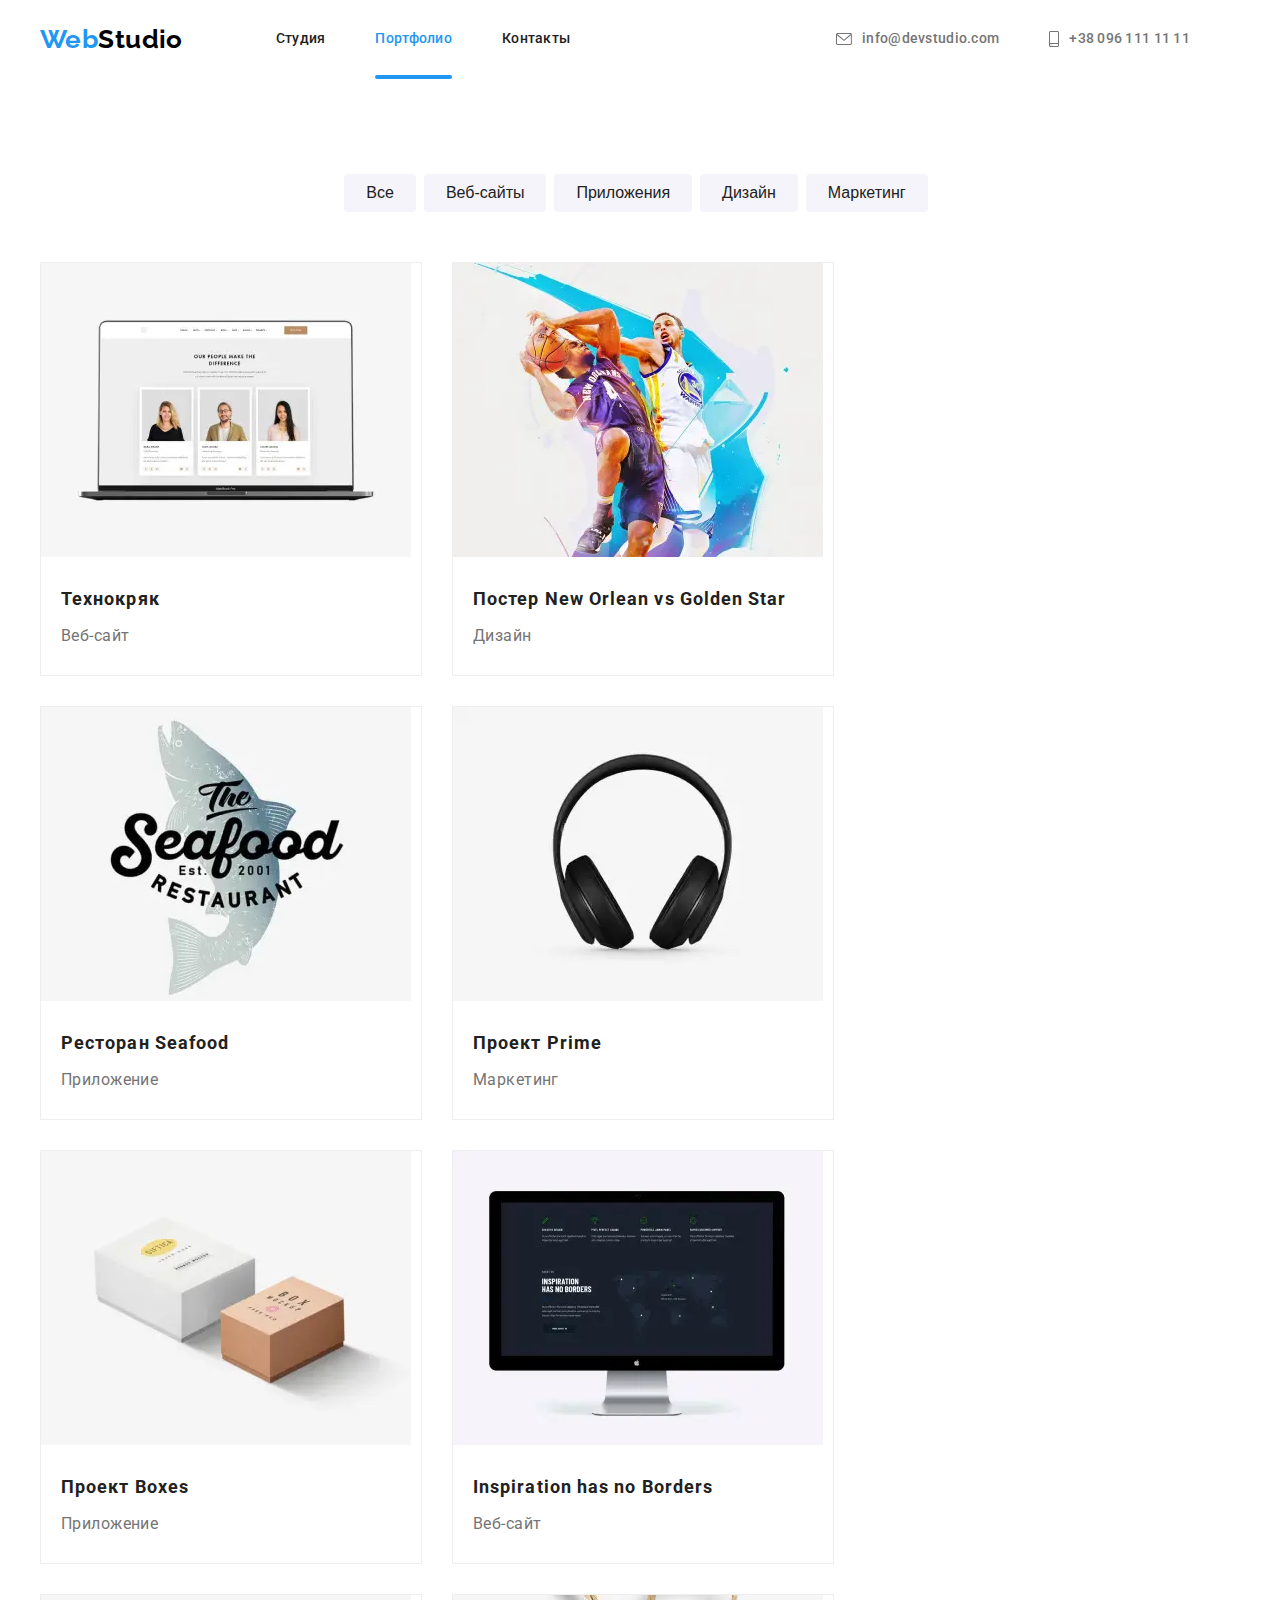
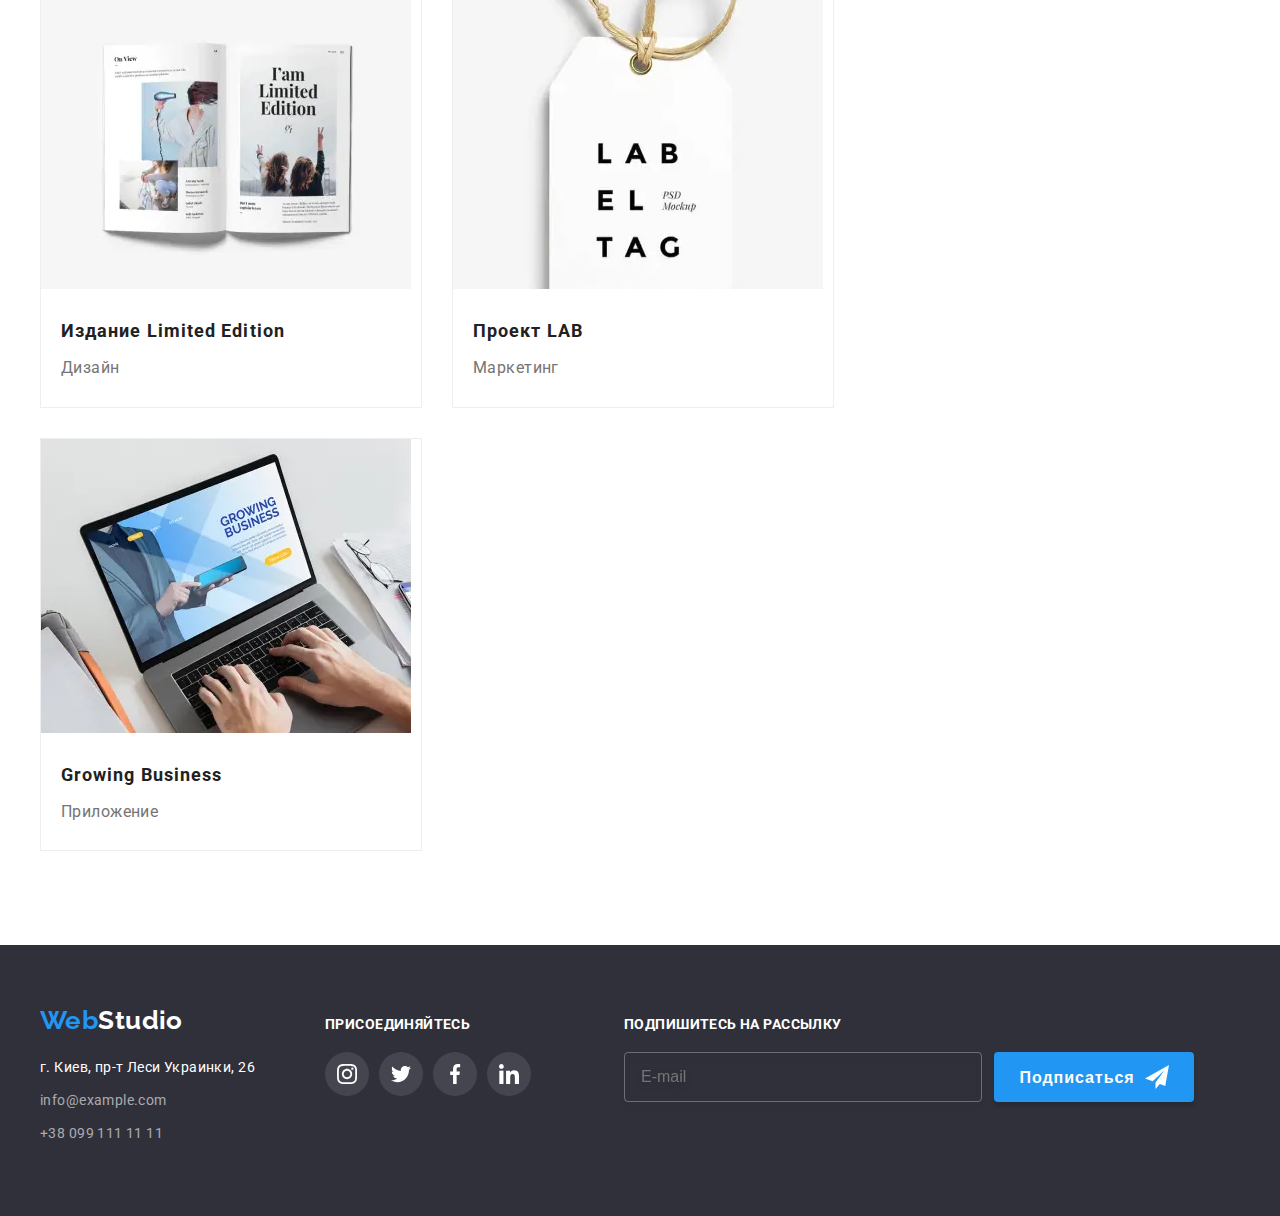
==== commit 3f6bc128: "1" ====
--- a/portfolio.html
+++ b/portfolio.html
@@ -1,364 +1,431 @@
 <!DOCTYPE html>
 <html lang="ru">
+
 <head>
     <meta charset="UTF-8">
     <meta http-equiv="X-UA-Compatible" content="IE=edge">
     <meta name="viewport" content="width=device-width, initial-scale=1.0">
+    <title>Document</title>
     <link rel="preconnect" href="https://fonts.gstatic.com">
-<link href="https://fonts.googleapis.com/css2?family=Raleway:wght@700&family=Roboto:wght@400;500;700;900&display=swap" rel="stylesheet">
-<link rel="stylesheet" href="https://cdnjs.cloudflare.com/ajax/libs/modern-normalize/1.0.0/modern-normalize.min.css">
-<link rel="stylesheet" href="./css/main.min.css">
-    <title>Портфолио</title>
+    <link href="https://fonts.googleapis.com/css2?family=Raleway:wght@700&family=Roboto:wght@400;500;700;900&display=swap" rel="stylesheet">
+    <link rel="stylesheet" href="https://cdnjs.cloudflare.com/ajax/libs/modern-normalize/1.0.0/modern-normalize.min.css"
+        integrity="sha512-ISS7cAi1PEhQ8jnbJpJZMd29NlhNj4AWYyLOSp2CE/CsHxTCu+r+t0D2yoJudVrd0/8fTVPUVDzY5Tvli75u/g=="
+        crossorigin="anonymous" />
+    <link rel="stylesheet" href="./css/main.min.css">
 </head>
+
 <body>
-
-    <header>
-        <div class="container header">
-          <a href="./index.html" aria-label="Страница WebStudio" class="logo">
-            <span class="logo__part-text">Web</span>Studio</a
-          >
-          <button
-            type="button"
-            class="btn-mobile-menu"
-            aria-expanded="false"
-            aria-controls="menu-mobile"
-            data-menu-button
-          >
-            <svg width="25px" height="25px" aria-label="Переключатель мобильного меню">
-              <use
-                class="btn-mobile-menu__icon-cross"
-                href="./images/icon.svg#icon-close-menu-mobile">
-              </use>
-              <use
-                class="btn-mobile-menu__icon-burger"
-                href="./images/icon.svg#icon-menu-mobile">
-              </use>
-            </svg>
-          </button>
-          <nav class="navigation" id="menu-mobile" data-menu>
-            <ul class="navigation__list">
-              <li class="navigation__item ">
-                <a href="./index.html" class="navigation__link ">Студия</a>
-              </li>
-              <li class="navigation__item navigation__current-page">
-                <a href=".#" class="navigation__link navigation__current-page-link">Портфолио</a>
-              </li>
-              <li class="navigation__item">
-                <a href="#" class="navigation__link">Контакты</a>
-              </li>
+    <!--HEADER-->
+    <header class="head">
+        <div class="container head__container">
+            <nav class="head__nav">
+                <a class="logo logo_head link" href="./index.html"><span class="logo_left">Web</span>Studio</a>
+                <ul class="menu list">
+                    <li class="menu__item">
+                        <a class="menu__link link" href="./index.html">Студия</a>
+                    </li>
+                    <li class="menu__item">
+                        <a class="menu__link link current" href="./portfolio.html">Портфолио</a>
+                    </li>
+                    <li class="menu__item">
+                        <a class="menu__link link" href="">Контакты</a>
+                    </li>
+                </ul>
+            </nav>
+            <button type="button" class="head__mob-menu-btn" data-menu-button>
+                <svg class="head__mob-menu-icon">
+                    <use href="./images/sprite.svg#burger-icon"></use>
+                </svg>
+            </button>
+            <ul class="menu-contact list">
+                <li class="menu-contact__item">
+                    <a class="menu-contact__link mail link" href="mailto:info@devstudio.com">
+                        <svg class="menu-contact__icon_mail">
+                            <use href="./images/sprite.svg#icon-envelope"></use>
+                        </svg>
+                        info@devstudio.com</a>
+                </li>
+                <li class="menu-contact__item">
+                    <a class="menu-contact__link tel link" href="tel:+380961111111">
+                        <svg class="menu-contact__icon_tel">
+                            <use href="./images/sprite.svg#icon-smartphone"></use>
+                        </svg>
+                        +38 096 111 11 11</a>
+                </li>
             </ul>
-  
-            <ul class="contacts">
-              <li class="contacts__item ">
-                  <a class="contacts__icon-link contacts__icon-link--phone" href="tel:+380961111111">
-                    <svg class="contacts__icon contacts__phone" width="10px" height="16px">
-                      <use href="./images/icon.svg#icon-smartphone"></use></svg>+38 096 111 11 11</a>
-                </li>
-              <li class="contacts__item">
-                <a class="contacts__icon-link contacts__icon-link--email" href="mailto:info@devstudio.com">
-                  <svg class="contacts__icon contacts__email" width="16px" height="12px">
-                    <use href="./images/icon.svg#icon-envelope"></use></svg>info@devstudio.com</a>
-              </li>
-            </ul>
-            <ul class="social-list">
-                <li class="social-list__item"><a href="#" class="social-list__link">Instagram</a></li>
-                <li class="social-list__item"><a href="#" class="social-list__link">Twitter</a></li>
-                <li class="social-list__item"><a href="#" class="social-list__link">Facebook</a></li>
-                <li class="social-list__item"><a href="#" class="social-list__link">LinkedIn</a></li>
-            </ul>
-          </nav>
         </div>
-      </header>
+        <div class="mob-menu" data-menu>
+            <div class="mob-menu__container container">
+                <button class="mob-menu__close-btn" data-menu-close>
+                    <svg class="mob-menu__close-btn-icon" width="19" height="19">
+                        <use href="./images/sprite.svg#icon-Vector"></use>
+                    </svg>
+                </button>
+                <div class="mob-menu__list-container">
+                    <div class="mob-menu__nav-container">
+                        <ul class="mob-menu__nav list">
+                            <li class="mob-menu__item"><a href="./index.html" class="mob-menu__link link">Студия</a>
+                            </li>
+                            <li class="mob-menu__item"><a href="./portfolio.html" class="mob-menu__link link current">Портфолио</a></li>
+                            <li class="mob-menu__item"><a href="" class="mob-menu__link link">Контакты</a></li>
+                        </ul>
+                    </div>
+                    <div class="mob-menu__contact-container">
+                        <ul class="mob-menu__contact list">
+                            <li class="mob-menu__contact-item"><a href="tel:+380961111111"
+                                    class="mob-menu__contact-link tel-link link">
+                                    +38 096 111 11 11</a></li>
+                            <li class="mob-menu__contact-item"><a href="mailto:info@devstudio.com"
+                                    class="mob-menu__contact-link mail-link link">
+                                    info@devstudio.com</a></li>
+                        </ul>
+                        <ul class="mob-menu__social list">
+                            <li class="mob-menu__social-item"><a href="" class="mob-menu__social-link link">Instagram</a></li>
+                            <li class="mob-menu__social-item"><a href="" class="mob-menu__social-link link">Twitter</a></li>
+                            <li class="mob-menu__social-item"><a href="" class="mob-menu__social-link link">Facebook</a></li>
+                            <li class="mob-menu__social-item"><a href="" class="mob-menu__social-link link">LinkedIn</a></li>
+                        </ul>
+                    </div>
+                </div>
         
-    <main>
-        <section class="portfolio">
-        <div class="container">
-        <!-- Фильтр -->
-        <ul class="btn-filters">
-            <li class="btn-filters_item"> <button type="button" class="btn-filters__btn">Все</button></li> 
-            <li class="btn-filters_item"> <button type="button" class="btn-filters__btn">Веб-сайты</button></li>
-            <li class="btn-filters_item"> <button type="button" class="btn-filters__btn">Приложения</button></li>            
-            <li class="btn-filters_item"> <button type="button" class="btn-filters__btn">Дизайн</button></li>
-            <li class="btn-filters_item"> <button type="button" class="btn-filters__btn">Маркетинг</button></li>
+            </div>
+        </div>
+    </header>
+    <!--HERO PORTFOLIO-->
+     <section class="portfolio-section section">
+         <div class="container">
+        <h1 class="visually-hidden">Навигационное меню</h1>
+        <ul class="portfolio-menu list">
+            <li class="portfolio-menu__item">
+                <button class="modal-btn-portfolio" type="button">Все</button>
+            </li>
+            <li class="portfolio-menu__item">
+                <button class="modal-btn-portfolio" type="button">Веб-сайты</button>
+            </li>
+            <li class="portfolio-menu__item">
+                <button class="modal-btn-portfolio" type="button">Приложения</button>
+            </li>
+            <li class="portfolio-menu__item">
+                <button class="modal-btn-portfolio" type="button">Дизайн</button>
+            </li>
+            <li class="portfolio-menu__item">
+                <button class="modal-btn-portfolio" type="button">Маркетинг</button>
+            </li>
         </ul>
-   
- 
-
-
-<!-- Карточки проектов -->
-
-<h2 class="visually-hidden">Projects Cards</h2>
-
-    <ul class="projecrts-cards-list">
-   
-  
-    <li class="project-card">
-            <a  href="#">
-                <div class="project-card__image-text-wrapper">
-                <img class="project-card__image"
-                srcset=" 
-                ./images/project-mobile.jpg 450w,
-                ./images/project-mobile@2x.jpg 900w,
-                ./images/project-tablet.jpg 354w,
-                ./images/project-tablet@2x.jpg 708w,
-                ./images/project-desktop.jpg 370w,
-                ./images/project-desktop@2x.jpg  740w"
-                sizes="(min-width: 1200px) 370px, (min-width: 768px) 354px, (min-width: 480px) 450px,(max-width: 424px) 354px, 100vw"
-                src="./images/project-mobile.jpg" 
-                
-                alt="Проект1" 
-                height="294">
-                <p class="project-card__text">Технокряк это современная площадка распространения коронавируса. Компании используют эту платформу для цифрового шпионажа и атак на защищённые сервера конкурентов.</p>
+    <!--WORK EXAMPLES-->
+        <h2 class="visually-hidden">Примеры работ</h2>
+        <ul class="example-list list">
+            <li class="example-menu-item">
+                <a href="" class="example-menu-item-link link">
+                    <div class="example-list-img-wrapper">
+                        <picture class="picture">
+                            <source srcset='./images/portfolio/techcrack-desk.webp 1x, ./images/portfolio/techcrack-desk@2x.webp 2x'
+                                media="(min-width: 1200px)" type="image/webp">
+                            <source srcset='./images/portfolio/techcrack-desk.jpg 1x, ./images/portfolio/techcrack-desk@2x.jpg 2x'
+                                media="(min-width: 1200px)">
+                        
+                            <source srcset='./images/portfolio/techcrack-tabl.webp 1x, ./images/portfolio/techcrack-tabl@2x.webp 2x'
+                                media="(min-width: 768px)" type="image/webp">
+                            <source srcset='./images/portfolio/techcrack-tabl.jpg 1x, ./images/portfolio/techcrack-tabl@2x.jpg 2x'
+                                media="(min-width: 768px)">
+                        
+                            <source srcset='./images/portfolio/techcrack-mob.webp 1x, ./images/portfolio/techcrack-mob@2x.webp 2x'
+                                media="(max-width: 767px)" type="image/webp">
+                            <source srcset='./images/portfolio/techcrack-mob.jpg 1x, ./images/portfolio/techcrack-mob@2x.jpg 2x'
+                                media="(max-width: 767px)">
+                            <img class="example-menu-img" src="./images/portfolio/techcrack-mob.jpg" alt="Технокряк">
+                        </picture>
+                    <p class="overlay">Технокряк это современная площадка распространения коронавируса. Компании используют эту платформу для цифрового
+                шпионажа и атак на защищённые сервера конкурентов.</p></div>
+                <div class="border-example-menu"><h2 class="example-menu-title">Технокряк</h2>
+                <p class="example-menu-description">Веб-сайт</p></div></a>
+            </li>
+            <li class="example-menu-item">
+                <a href="" class="example-menu-item-link link">
+                    <div class="example-list-img-wrapper">
+                        <picture class="picture">
+                            <source srcset='./images/portfolio/orlean-desk.webp 1x, ./images/portfolio/orlean-desk@2x.webp 2x'
+                                media="(min-width: 1200px)" type="image/webp">
+                            <source srcset='./images/portfolio/orlean-desk.jpg 1x, ./images/portfolio/orlean-desk@2x.jpg 2x'
+                                media="(min-width: 1200px)">
+                        
+                            <source srcset='./images/portfolio/orlean-tabl.webp 1x, ./images/portfolio/orlean-tabl@2x.webp 2x'
+                                media="(min-width: 768px)" type="image/webp">
+                            <source srcset='./images/portfolio/orlean-tabl.jpg 1x, ./images/portfolio/orlean-tabl@2x.jpg 2x'
+                                media="(min-width: 768px)">
+                        
+                            <source srcset='./images/portfolio/orlean-mob.webp 1x, ./images/portfolio/orlean-mob@2x.webp 2x'
+                                media="(max-width: 767px)" type="image/webp">
+                            <source srcset='./images/portfolio/orlean-mob.jpg 1x, ./images/portfolio/orlean-mob@2x.jpg 2x'
+                                media="(max-width: 767px)">
+                            <img class="example-menu-img" src="./images/portfolio/orlean-mob.jpg" alt="Постер New Orlean vs Golden Star">
+                        </picture>
+                        <p class="overlay">Технокряк это современная площадка распространения коронавируса. Компании используют эту платформу для цифрового
+                шпионажа и атак на защищённые сервера конкурентов.</p>
+                    </div>
+                <div class="border-example-menu"><h2 class="example-menu-title">Постер New Orlean vs Golden Star</h2>
+                <p class="example-menu-description">Дизайн</p></div></a>
+            </li>
+            <li class="example-menu-item">
+                <a href="" class="example-menu-item-link link">
+                    <div class="example-list-img-wrapper">
+                        <picture class="picture">
+                            <source srcset='./images/portfolio/seafood-desk.webp 1x, ./images/portfolio/seafood-desk@2x.webp 2x'
+                                media="(min-width: 1200px)" type="image/webp">
+                            <source srcset='./images/portfolio/seafood-desk.jpg 1x, ./images/portfolio/seafood-desk@2x.jpg 2x'
+                                media="(min-width: 1200px)">
+                        
+                            <source srcset='./images/portfolio/seafood-tabl.webp 1x, ./images/portfolio/seafood-tabl@2x.webp 2x'
+                                media="(min-width: 768px)" type="image/webp">
+                            <source srcset='./images/portfolio/seafood-tabl.jpg 1x, ./images/portfolio/seafood-tabl@2x.jpg 2x'
+                                media="(min-width: 768px)">
+                        
+                            <source srcset='./images/portfolio/seafood-mob.webp 1x, ./images/portfolio/seafood-mob@2x.webp 2x'
+                                media="(max-width: 767px)" type="image/webp">
+                            <source srcset='./images/portfolio/seafood-mob.jpg 1x, ./images/portfolio/seafood-mob@2x.jpg 2x'
+                                media="(max-width: 767px)">
+                            <img class="example-menu-img" src="./images/portfolio/seafood-mob.jpg" alt="Ресторан Seafood">
+                        </picture>
+                        <p class="overlay">Технокряк это современная площадка распространения коронавируса. Компании используют эту платформу для цифрового
+                шпионажа и атак на защищённые сервера конкурентов.</p>
+                    </div>
+                <div class="border-example-menu"><h2 class="example-menu-title">Ресторан Seafood</h2>
+                <p class="example-menu-description">Приложение</p></div></a>
+            </li>
+            <li class="example-menu-item">
+                <a href="" class="example-menu-item-link link">
+                    <div class="example-list-img-wrapper">
+                        <picture class="picture">
+                            <source srcset='./images/portfolio/prime-desk.webp 1x, ./images/portfolio/prime-desk@2x.webp 2x'
+                                media="(min-width: 1200px)" type="image/webp">
+                            <source srcset='./images/portfolio/prime-desk.jpg 1x, ./images/portfolio/prime-desk@2x.jpg 2x'
+                                media="(min-width: 1200px)">
+                        
+                            <source srcset='./images/portfolio/prime-tabl.webp 1x, ./images/portfolio/prime-tabl@2x.webp 2x'
+                                media="(min-width: 768px)" type="image/webp">
+                            <source srcset='./images/portfolio/prime-tabl.jpg 1x, ./images/portfolio/prime-tabl@2x.jpg 2x'
+                                media="(min-width: 768px)">
+                        
+                            <source srcset='./images/portfolio/prime-mob.webp 1x, ./images/portfolio/prime-mob@2x.webp 2x'
+                                media="(max-width: 767px)" type="image/webp">
+                            <source srcset='./images/portfolio/prime-mob.jpg 1x, ./images/portfolio/prime-mob@2x.jpg 2x'
+                                media="(max-width: 767px)">
+                            <img class="example-menu-img" src="./images/portfolio/prime-mob.jpg" alt="Проект Prime">
+                        </picture>
+                        <p class="overlay">Технокряк это современная площадка распространения коронавируса. Компании используют эту платформу для цифрового
+                шпионажа и атак на защищённые сервера конкурентов.</p>
+                    </div>
+                <div class="border-example-menu"><h2 class="example-menu-title">Проект Prime</h2>
+                <p class="example-menu-description">Маркетинг</p></div></a>
+            </li>
+            <li class="example-menu-item">
+                <a href="" class="example-menu-item-link link">
+                    <div class="example-list-img-wrapper">
+                        <picture class="picture">
+                            <source srcset='./images/portfolio/boxes-desk.webp 1x, ./images/portfolio/boxes-desk@2x.webp 2x'
+                                media="(min-width: 1200px)" type="image/webp">
+                            <source srcset='./images/portfolio/boxes-desk.jpg 1x, ./images/portfolio/boxes-desk@2x.jpg 2x'
+                                media="(min-width: 1200px)">
+                        
+                            <source srcset='./images/portfolio/boxes-tabl.webp 1x, ./images/portfolio/boxes-tabl@2x.webp 2x'
+                                media="(min-width: 768px)" type="image/webp">
+                            <source srcset='./images/portfolio/boxes-tabl.jpg 1x, ./images/portfolio/boxes-tabl@2x.jpg 2x'
+                                media="(min-width: 768px)">
+                        
+                            <source srcset='./images/portfolio/boxes-mob.webp 1x, ./images/portfolio/boxes-mob@2x.webp 2x'
+                                media="(max-width: 767px)" type="image/webp">
+                            <source srcset='./images/portfolio/boxes-mob.jpg 1x, ./images/portfolio/boxes-mob@2x.jpg 2x'
+                                media="(max-width: 767px)">
+                            <img class="example-menu-img" src="./images/portfolio/boxes-mob.jpg" alt="Проект Boxes">
+                        </picture>
+                        <p class="overlay">Технокряк это современная площадка распространения коронавируса. Компании используют эту платформу для цифрового
+                шпионажа и атак на защищённые сервера конкурентов.</p>
+                    </div>
+                <div class="border-example-menu"><h2 class="example-menu-title">Проект Boxes</h2>
+                <p class="example-menu-description">Приложение</p></div></a>
+            </li>
+            <li class="example-menu-item">
+                <a href="" class="example-menu-item-link link">
+                    <div class="example-list-img-wrapper">
+                        <picture class="picture">
+                            <source srcset='./images/portfolio/inspiration-desk.webp 1x, ./images/portfolio/inspiration-desk@2x.webp 2x'
+                                media="(min-width: 1200px)" type="image/webp">
+                            <source srcset='./images/portfolio/inspiration-desk.jpg 1x, ./images/portfolio/inspiration-desk@2x.jpg 2x'
+                                media="(min-width: 1200px)">
+                        
+                            <source srcset='./images/portfolio/inspiration-tabl.webp 1x, ./images/portfolio/inspiration-tabl@2x.webp 2x'
+                                media="(min-width: 768px)" type="image/webp">
+                            <source srcset='./images/portfolio/inspiration-tabl.jpg 1x, ./images/portfolio/inspiration-tabl@2x.jpg 2x'
+                                media="(min-width: 768px)">
+                        
+                            <source srcset='./images/portfolio/inspiration-mob.webp 1x, ./images/portfolio/inspiration-mob@2x.webp 2x'
+                                media="(max-width: 767px)" type="image/webp">
+                            <source srcset='./images/portfolio/inspiration-mob.jpg 1x, ./images/portfolio/inspiration-mob@2x.jpg 2x'
+                                media="(max-width: 767px)">
+                            <img class="example-menu-img" src="./images/portfolio/inspiration-mob.jpg" alt="Inspiration has no Borders">
+                        </picture>
+                        <p class="overlay">Технокряк это современная площадка распространения коронавируса. Компании используют эту платформу для цифрового
+                шпионажа и атак на защищённые сервера конкурентов.</p>
+                    </div>
+                <div class="border-example-menu"><h2 class="example-menu-title" lang="en">Inspiration has no Borders</h2>
+                <p class="example-menu-description">Веб-сайт</p></div></a>
+            </li>
+            <li class="example-menu-item">
+                <a href="" class="example-menu-item-link link">
+                    <div class="example-list-img-wrapper">
+                        <picture class="picture">
+                            <source srcset='./images/portfolio/limited-desk.webp 1x, ./images/portfolio/limited-desk@2x.webp 2x'
+                                media="(min-width: 1200px)" type="image/webp">
+                            <source srcset='./images/portfolio/limited-desk.jpg 1x, ./images/portfolio/limited-desk@2x.jpg 2x'
+                                media="(min-width: 1200px)">
+                        
+                            <source srcset='./images/portfolio/limited-tabl.webp 1x, ./images/portfolio/limited-tabl@2x.webp 2x'
+                                media="(min-width: 768px)" type="image/webp">
+                            <source srcset='./images/portfolio/limited-tabl.jpg 1x, ./images/portfolio/limited-tabl@2x.jpg 2x'
+                                media="(min-width: 768px)">
+                        
+                            <source srcset='./images/portfolio/limited-mob.webp 1x, ./images/portfolio/limited-mob@2x.webp 2x'
+                                media="(max-width: 767px)" type="image/webp">
+                            <source srcset='./images/portfolio/limited-mob.jpg 1x, ./images/portfolio/limited-mob@2x.jpg 2x'
+                                media="(max-width: 767px)">
+                            <img class="example-menu-img" src="./images/portfolio/limited-mob.jpg" alt="Издание Limited Edition">
+                        </picture>
+                        <p class="overlay">Технокряк это современная площадка распространения коронавируса. Компании используют эту платформу для цифрового
+                шпионажа и атак на защищённые сервера конкурентов.</p>
+                    </div>
+                <div class="border-example-menu"><h2 class="example-menu-title">Издание Limited Edition</h2>
+                <p class="example-menu-description">Дизайн</p></div></a>
+            </li>
+            <li class="example-menu-item">
+                <a href="" class="example-menu-item-link link">
+                    <div class="example-list-img-wrapper">
+                        <picture class="picture">
+                            <source srcset='./images/portfolio/lab-desk.webp 1x, ./images/portfolio/lab-desk@2x.webp 2x'
+                                media="(min-width: 1200px)" type="image/webp">
+                            <source srcset='./images/portfolio/lab-desk.jpg 1x, ./images/portfolio/lab-desk@2x.jpg 2x'
+                                media="(min-width: 1200px)">
+                        
+                            <source srcset='./images/portfolio/lab-tabl.webp 1x, ./images/portfolio/lab-tabl@2x.webp 2x'
+                                media="(min-width: 768px)" type="image/webp">
+                            <source srcset='./images/portfolio/lab-tabl.jpg 1x, ./images/portfolio/lab-tabl@2x.jpg 2x'
+                                media="(min-width: 768px)">
+                        
+                            <source srcset='./images/portfolio/lab-mob.webp 1x, ./images/portfolio/lab-mob@2x.webp 2x'
+                                media="(max-width: 767px)" type="image/webp">
+                            <source srcset='./images/portfolio/lab-mob.jpg 1x, ./images/portfolio/lab-mob@2x.jpg 2x'
+                                media="(max-width: 767px)">
+                            <img class="example-menu-img" src="./images/portfolio/lab-mob.jpg" alt="Проект LAB">
+                        </picture>
+                        <p class="overlay">Технокряк это современная площадка распространения коронавируса. Компании используют эту платформу для цифрового
+                шпионажа и атак на защищённые сервера конкурентов.</p>
+                    </div>
+                <div class="border-example-menu"><h2 class="example-menu-title">Проект LAB</h2>
+                <p class="example-menu-description">Маркетинг</p></div></a>
+            </li>
+            <li class="example-menu-item">
+                <a href="" class="example-menu-item-link link">
+                    <div class="example-list-img-wrapper">
+                        <picture class="picture">
+                            <source srcset='./images/portfolio/business-desk.webp 1x, ./images/portfolio/business-desk@2x.webp 2x'
+                                media="(min-width: 1200px)" type="image/webp">
+                            <source srcset='./images/portfolio/business-desk.jpg 1x, ./images/portfolio/business-desk@2x.jpg 2x'
+                                media="(min-width: 1200px)">
+                        
+                            <source srcset='./images/portfolio/business-tabl.webp 1x, ./images/portfolio/business-tabl@2x.webp 2x'
+                                media="(min-width: 768px)" type="image/webp">
+                            <source srcset='./images/portfolio/business-tabl.jpg 1x, ./images/portfolio/business-tabl@2x.jpg 2x'
+                                media="(min-width: 768px)">
+                        
+                            <source srcset='./images/portfolio/business-mob.webp 1x, ./images/portfolio/business-mob@2x.webp 2x'
+                                media="(max-width: 767px)" type="image/webp">
+                            <source srcset='./images/portfolio/business-mob.jpg 1x, ./images/portfolio/business-mob@2x.jpg 2x'
+                                media="(max-width: 767px)">
+                            <img class="example-menu-img" src="./images/portfolio/business-mob.jpg" alt="Growing Business">
+                        </picture>
+                        <p class="overlay">Технокряк это современная площадка распространения коронавируса. Компании используют эту платформу для цифрового
+                шпионажа и атак на защищённые сервера конкурентов.</p>
+                    </div>
+                <div class="border-example-menu"><h2 class="example-menu-title" lang="en">Growing Business</h2>
+                <p class="example-menu-description">Приложение</p></div></a>
+            </li>
+        </ul>
+        </div>
+    </section>
+    <!--FOOTER-->
+    <footer class="footer">
+        <div class="footer-container container">
+            <div class="footer-adress-container">
+                <div class="logo-container"><a class="footer-logo-link link" href="./index.html"><span
+                            class="logo_left">Web</span>Studio</a></div>
+                <address class="adress">
+                    <ul class="adress-menu list">
+                        <li class="adress-menu-item">
+                            <a class="adress-menu-link-adress link" href="https://goo.gl/maps/RVVmSsRzrqhbvV9VA"
+                                target="_blank" rel="noreferrer noopener">
+                                г. Киев, пр-т Леси Украинки, 26</a>
+                        </li>
+                        <li class="adress-menu-item">
+                            <a class="adress-menu-link link" href="mailto:info@example.com">
+                                info@example.com</a>
+                        </li>
+                        <li class="adress-menu-item">
+                            <a class="adress-menu-link link" href="tel:+380991111111">
+                                +38 099 111 11 11</a>
+                        </li>
+                    </ul>
+                </address>
+            </div>
+            <div class="footer-social-container">
+                <h3 class="footer-social-title">Присоединяйтесь</h3>
+                <ul class="social-list list">
+                    <li class="social-list-item">
+                        <a href="" class="social-list-link footer-link link" aria-label="Ссылка на Instagram">
+                            <svg class="social-list-icon footer-icon">
+                                <use href="./images/sprite.svg#icon-instagram"></use>
+                            </svg>
+                        </a>
+                    </li>
+                    <li class="social-list-item">
+                        <a href="" class="social-list-link footer-link link" aria-label="Ссылка на Twitter">
+                            <svg class="social-list-icon footer-icon">
+                                <use href="./images/sprite.svg#icon-twitter"></use>
+                            </svg>
+                        </a>
+                    </li>
+                    <li class="social-list-item">
+                        <a href="" class="social-list-link footer-link link" aria-label="Ссылка на Facebook">
+                            <svg class="social-list-icon footer-icon">
+                                <use href="./images/sprite.svg#icon-facebook"></use>
+                            </svg>
+                        </a>
+                    </li>
+                    <li class="social-list-item">
+                        <a href="" class="social-list-link footer-link link" aria-label="Ссылка на Linkedin">
+                            <svg class="social-list-icon footer-icon">
+                                <use href="./images/sprite.svg#icon-linkedin"></use>
+                            </svg>
+                        </a>
+                    </li>
+                </ul>
+            </div>
+            <div class="footer-form-container">
+                <h3 class="footer-modal-title">Подпишитесь на рассылку</h3>
+                <div class="form-button-container">
+                    <form action="#" method="GET" class="footer-form" name="footer-form" autocomplete="on" novalidate>
+                        <label>
+                            <input class="email-form" type="email" name="email" placeholder="E-mail" required />
+                        </label>
+                    </form>
+                    <button class="footer-submit-btn" type="submit">Подписаться
+                        <svg class="footer-btn-icon">
+                            <use href="./images/sprite.svg#icon-send"></use>
+                        </svg>
+                    </button>
                 </div>
-                <div class="project-card__description-wrapper">
-                <h3 class="project-card__tittle" >Технокряк</h3>
-                <p class="project-card__description">Веб-сайт</p>
             </div>
-            </a>
-        </li>
-        <li class="project-card">
-            <a  href="#">
-                <div class="project-card__image-text-wrapper">
-                <img class="project-card__image"
-                srcset=" 
-                ./images/project-1-mobile.jpg 450w,
-                ./images/project-1-mobile@2x.jpg 900w,
-                ./images/project-1-tablet.jpg 354w,
-                ./images/project-1-tablet@2x.jpg 708w,
-                ./images/project-1-desktop.jpg 370w,
-                ./images/project-1-desktop@2x.jpg  740w"
-                sizes="(min-width: 1200px) 370px, (min-width: 768px) 354px, (min-width: 480px) 450px,(max-width: 424px) 354px, 100vw"
-                src="./images/project-1-mobile.jpg" 
-                alt="Проект2" height="294">
-                <p class="project-card__text">Технокряк это современная площадка распространения коронавируса. Компании используют эту платформу для цифрового шпионажа и атак на защищённые сервера конкурентов.</p>
-            </div>
-                <div class="project-card__description-wrapper">
-                <h3 class="project-card__tittle">Постер New Orlean vs Golden Star</h3>
-                <p class="project-card__description">Дизайн</p>
-            </div>
-            </a>
-        </li>
-        <li class="project-card">
-            <a href="#">
-                <div class="project-card__image-text-wrapper">
-                <img class="project-card__image"
-                srcset=" 
-                ./images/project-2-mobile.jpg 450w,
-                ./images/project-2-mobile@2x.jpg 900w,
-                ./images/project-2-tablet.jpg 354w,
-                ./images/project-2-tablet@2x.jpg 708w,
-                ./images/project-2-desktop.jpg 370w,
-                ./images/project-2-desktop@2x.jpg  740w"
-                sizes="(min-width: 1200px) 370px, (min-width: 768px) 354px, (min-width: 480px) 450px, (max-width: 424px) 354px, 100vw"
-                src="./images/project-2-mobile.jpg" 
-                alt="Проект3" height="294">
-                <p class="project-card__text">Технокряк это современная площадка распространения коронавируса. Компании используют эту платформу для цифрового шпионажа и атак на защищённые сервера конкурентов.</p>
-            </div>
-                <div class="project-card__description-wrapper">
-                <h3 class="project-card__tittle">Ресторан Seafood</h3>
-                <p class="project-card__description">Приложение</p>
-            </div>
-            </a>
-        </li>
-        <li class="project-card">
-            <a href="#">
-                <div class="project-card__image-text-wrapper">
-                <img class="project-card__image"
-                srcset=" 
-                ./images/project-3-mobile.jpg 450w,
-                ./images/project-3-mobile@2x.jpg 900w,
-                ./images/project-3-tablet.jpg 354w,
-                ./images/project-3-tablet@2x.jpg 708w,
-                ./images/project-3-desktop.jpg 370w,
-                ./images/project-3-desktop@2x.jpg  740w"
-                sizes="(min-width: 1200px) 370px, (min-width: 768px) 354px, (min-width: 480px) 450px,(max-width: 424px) 354px, 100vw"
-                src="./images/project-3-mobile.jpg"  alt="Проект4" height="294">
-                <p class="project-card__text">Технокряк это современная площадка распространения коронавируса. Компании используют эту платформу для цифрового шпионажа и атак на защищённые сервера конкурентов.</p>
-            </div>
-                <div class="project-card__description-wrapper">
-                <h3 class="project-card__tittle">Проект Prime</h3>
-                <p class="project-card__description">Маркетинг</p>
-            </div>
-            </a>
-        </li>
-        <li class="project-card">
-            <a href="#">
-                <div class="project-card__image-text-wrapper">
-                <img class="project-card__image"
-                srcset=" 
-                ./images/project-4-mobile.jpg 450w,
-                ./images/project-4-mobile@2x.jpg 900w,
-                ./images/project-4-tablet.jpg 354w,
-                ./images/project-4-tablet@2x.jpg 708w,
-                ./images/project-4-desktop.jpg 370w,
-                ./images/project-4-desktop@2x.jpg  740w"
-                sizes="(min-width: 1200px) 370px, (min-width: 768px) 354px, (min-width: 480px) 450px,(max-width: 424px) 354px, 100vw"
-                src="./images/project-4-mobile.jpg"  alt="Проект5" height="294">
-                <p class="project-card__text">Технокряк это современная площадка распространения коронавируса. Компании используют эту платформу для цифрового шпионажа и атак на защищённые сервера конкурентов.</p>
-            </div>
-                <div class="project-card__description-wrapper">
-                <h3 class="project-card__tittle">Проект Boxes</h3>
-                <p class="project-card__description">Приложение</p>
-            </div>
-            </a>
-        </li>
-        <li class="project-card">
-            <a href="#">
-                <div class="project-card__image-text-wrapper">
-                <img  class="project-card__image"
-                srcset=" 
-                ./images/project-5-mobile.jpg 450w,
-                ./images/project-5-mobile@2x.jpg 900w,
-                ./images/project-5-tablet.jpg 354w,
-                ./images/project-5-tablet@2x.jpg 708w,
-                ./images/project-5-desktop.jpg 370w,
-                ./images/project-5-desktop@2x.jpg  740w"
-                sizes="(min-width: 1200px) 370px, (min-width: 768px) 354px, (min-width: 480px) 450px,(max-width: 424px) 354px, 100vw"
-                src="./images/project-5-mobile.jpg"  alt="Проект6" height="294">
-                <p class="project-card__text">Технокряк это современная площадка распространения коронавируса. Компании используют эту платформу для цифрового шпионажа и атак на защищённые сервера конкурентов.</p>
-            </div>
-                <div class="project-card__description-wrapper">
-                <h3 class="project-card__tittle">Inspiration has no Borders</h3>
-                <p class="project-card__description">Веб-сайт</p>
-            </div>
-            </a>
-        </li>
-        <li class="project-card">
-            <a href="#">
-                <div class="project-card__image-text-wrapper">
-                <img class="project-card__image"
-                srcset=" 
-                ./images/project-6-mobile.jpg 450w,
-                ./images/project-6-mobile@2x.jpg 900w,
-                ./images/project-6-tablet.jpg 354w,
-                ./images/project-6-tablet@2x.jpg 708w,
-                ./images/project-6-desktop.jpg 370w,
-                ./images/project-6-desktop@2x.jpg  740w"
-                sizes="(min-width: 1200px) 370px, (min-width: 768px) 354px, (min-width: 480px) 450px,(max-width: 424px) 354px, 100vw"
-                src="./images/project-6-mobile.jpg"  alt="Проект7" height="294">
-                <p class="project-card__text">Технокряк это современная площадка распространения коронавируса. Компании используют эту платформу для цифрового шпионажа и атак на защищённые сервера конкурентов.</p>
-            </div>
-                <div class="project-card__description-wrapper">
-                <h3 class="project-card__tittle">Издание Limited Edition</h3>
-                <p class="project-card__description">Дизайн</p>
-            </div>
-            </a>
-        </li>
-        <li class="project-card">
-            <a href="#">
-                <div class="project-card__image-text-wrapper">
-                <img class="project-card__image"
-                srcset=" 
-                ./images/project-7-mobile.jpg 450w,
-                ./images/project-7-mobile@2x.jpg 900w,
-                ./images/project-7-tablet.jpg 354w,
-                ./images/project-7-tablet@2x.jpg 708w,
-                ./images/project-7-desktop.jpg 370w,
-                ./images/project-7-desktop@2x.jpg  740w"
-                sizes="(min-width: 1200px) 370px, (min-width: 768px) 354px, (min-width: 480px) 450px,(max-width: 424px) 354px, 100vw"
-                src="./images/project-7-mobile.jpg"  alt="Проект8" height="294">
-                <p class="project-card__text">Технокряк это современная площадка распространения коронавируса. Компании используют эту платформу для цифрового шпионажа и атак на защищённые сервера конкурентов.</p>
-            </div>
-                <div class="project-card__description-wrapper">
-                <h3 class="project-card__tittle">Проект LAB</h3>
-                <p class="project-card__description">Маркетинг</p>
-            </div>
-            </a>
-        </li>
-        <li class="project-card">
-            <a href="#">
-                <div class="project-card__image-text-wrapper">
-                <img class="project-card__image"
-                srcset=" 
-                ./images/project-8-mobile.jpg 450w,
-                ./images/project-8-mobile@2x.jpg 900w,
-                ./images/project-8-tablet.jpg 354w,
-                ./images/project-8-tablet@2x.jpg 708w,
-                ./images/project-8-desktop.jpg 370w,
-                ./images/project-8-desktop@2x.jpg  740w"
-                sizes="(min-width: 1200px) 370px, (min-width: 768px) 354px, (min-width: 480px) 450px,(max-width: 424px) 354px, 100vw"
-                src="./images/project-8-mobile.jpg"  alt="Проект9" height="294">
-                <p class="project-card__text">Технокряк это современная площадка распространения коронавируса. Компании используют эту платформу для цифрового шпионажа и атак на защищённые сервера конкурентов.</p>
-            </div>
-                <div class="project-card__description-wrapper">
-                <h3 class="project-card__tittle">Growing Business</h3>
-                <p class="project-card__description">Приложение</p>
-            </div>
-            </a>
-        </li>
-    </ul>
         </div>
-        </section>
-
-    </main>
-
-    <footer>
-        <div class="container">
-            <div class="wrapper-footer">
-             <div class="adress-wrapper"> 
-                <a href="./index.html" aria-label="Страница WebStudio" class="logo logo--fotter">
-                 <span class="logo__part-text">Web</span><span class="logo__part-text--white">Studio</span></a>
-     <address class="address-footer">г. Киев, пр-т Леси Украинки, 26
-         <a href="mailto:info@example.com" class="address-footer__contact">info@example.com</a>
-         <a href="tel:+380961111111" class="address-footer__contact">+38 096 111 11 11</a>
-     </address>
-         </div>
-         <div class="icon-social-links-footer">
-         <h3 class="icon-social-links-footer__tittle">Присоединяйтесь</h3>
-         <ul class="social-links-list">
-             <li class="social-links-list__item">
-                 <a href="#" class="social-links-list__link">
-                 <svg class="social-links-list__icon">
-                     <use href="./images/icon.svg#icon-instagram" ></use>    
-                 </svg>
-             </a>
-         </li>
-             <li class="social-links-list__item"> 
-                  <a href="#" class="social-links-list__link">
-                 <svg class="social-links-list__icon"  >
-                     <use href="./images/icon.svg#icon-twitter" ></use>    
-                 </svg>
-             </a>
-             </li>
-             <li class="social-links-list__item"> 
-                 <a href="#" class="social-links-list__link">
-                 <svg class="social-links-list__icon" >
-                     <use href="./images/icon.svg#icon-facebook"></use>    
-                 </svg>
-             </a>
-             </li>
-             <li class="social-links-list__item">
-                 <a href="#" class="social-links-list__link">
-                 <svg class="social-links-list__icon" >
-                     <use href="./images/icon.svg#icon-linkedin"></use>    
-                 </svg>
-             </a>      
-         </li>
-         </ul>
-             </div>
- 
-              <div class="form-subscription-wrapper">
-                 <h3 class="form-subscription-wrapper__tittle">Подпишитесь на рассылку</h3>
-                 <form name="form-subscription"
-                  autocomplete="off"
-                   class="form-subscription" >
-                     <input type="email" 
-                     name="email"
-                      placeholder="E-mail"
-                      class="form-subscription__input" />
-                     <button type="submit" class="btn-subscribe">
-                         <span class="btn-subscribe__name">Подписаться</span>
-                         <svg class="btn-subscribe__icon">
-                             <use href="./images/icon.svg#icon-send"></use>
-                         </svg>
-                     </button>
-                 </form>              
-              </div>          
-                    
-          </div>
-         </div>
-        </footer>
-
-        <script src="./js/mobile-menu.js"></script>        
-</body>
-</html>+    </footer>
+    <script src="./js/menu.js"></script>
+    </body>
+    
+    </html>--- a/css/main.min.css
+++ b/css/main.min.css
@@ -1,2 +1,2 @@
-html{-webkit-box-sizing:border-box;box-sizing:border-box}h1,h2,h3,h4,h5,h6,p,ul{margin:0;padding:0}body{margin:0 auto;font-family:Roboto,sans-serif;font-weight:400;font-style:normal;letter-spacing:0.03em;font-size:14px;line-height:1.71;color:#757575;background-color:#fff}.container{width:100%;padding-left:15px;padding-right:15px;margin:0 auto}@media screen and (min-width: 480px){.container{width:480px}}@media screen and (min-width: 768px){.container{width:768px}}@media screen and (min-width: 1200px){.container{width:1200px}}a{font-family:inherit;text-decoration:none;color:#757575;-webkit-transition-property:color;transition-property:color;-webkit-transition-duration:250ms;transition-duration:250ms;-webkit-transition-timing-function:cubic-bezier(0.4, 0, 0.2, 1);transition-timing-function:cubic-bezier(0.4, 0, 0.2, 1)}a:hover,a:focus{color:#2196f3}button{cursor:pointer;-webkit-transition-property:color, background-color, -webkit-box-shadow;transition-property:color, background-color, -webkit-box-shadow;transition-property:color, background-color, box-shadow;transition-property:color, background-color, box-shadow, -webkit-box-shadow;-webkit-transition-duration:250ms;transition-duration:250ms;-webkit-transition-timing-function:cubic-bezier(0.4, 0, 0.2, 1);transition-timing-function:cubic-bezier(0.4, 0, 0.2, 1)}li{list-style-type:none}.visually-hidden{position:absolute;left:0;bottom:0;width:1px;height:1px;margin:-1px;border:0;padding:0;white-space:nowrap;-webkit-clip-path:inset(100%);clip-path:inset(100%);clip:rect(0 0 0 0);overflow:hidden}h2{text-align:center;font-weight:700;letter-spacing:0.03em;font-size:28px;line-height:1.18;color:#212121}@media screen and (min-width: 1200px){h2{font-size:36px}}.logo{display:block;margin-top:16px;margin-bottom:16px;font-family:'Raleway', sans-serif;font-weight:700;font-size:26px;line-height:1.19;letter-spacing:0.03em;color:#000}@media screen and (min-width: 768px){.logo{margin-right:88px}.logo--fotter{margin:0 auto}}@media screen and (min-width: 1200px){.logo{margin-right:93px}}.logo:hover,.logo:focus{color:#000}.logo__part-text{color:#2196f3}header{border-bottom:1px solid;border-color:#ececec}.header{display:-webkit-box;display:-ms-flexbox;display:flex;-webkit-box-align:center;-ms-flex-align:center;align-items:center;position:relative}@media screen and (max-width: 767px){.header{-webkit-box-pack:justify;-ms-flex-pack:justify;justify-content:space-between}}@media screen and (max-width: 767px){.navigation{position:absolute;display:none;position:absolute;top:0;left:0;width:100%;height:100%;background-color:#fff}.navigation.is-open{display:block;position:fixed;overflow-y:scroll;z-index:100}}@media screen and (min-width: 768px){.navigation{display:-webkit-box;display:-ms-flexbox;display:flex}}.navigation__list{position:relative;padding-top:48px;padding-left:40px;font-family:Roboto;font-style:normal;font-weight:500;font-size:40px;line-height:1.175;letter-spacing:0.02em}@media screen and (max-width: 479px){.navigation__list{font-size:32px}}@media screen and (min-width: 768px){.navigation__list{display:-webkit-box;display:-ms-flexbox;display:flex;padding:0;font-size:14px;line-height:1.14}}.navigation__item{height:100%}@media screen and (max-width: 767px){.navigation__item:not(:last-child){margin-bottom:32px}}@media screen and (max-width: 479px){.navigation__item:not(:last-child){margin-bottom:20px}}@media screen and (min-width: 768px){.navigation__item{margin-bottom:0}.navigation__item:not(:first-child){margin-left:50px}}.navigation__link{display:inline-block;height:100%;color:#212121}@media screen and (min-width: 768px){.navigation__link{padding-top:32px;padding-bottom:32px}}@media screen and (min-width: 768px){.navigation__current-page-link::after{content:'';display:block;width:100%;height:4px;position:absolute;bottom:0;left:0;background:#2196f3;border-radius:2px}.navigation__current-page-link::after:not(:last-child){display:none}.navigation__current-page{position:relative}.contacts__icon{margin-right:10px;fill:#757575;-webkit-transition-property:fill;transition-property:fill;-webkit-transition-duration:250ms;transition-duration:250ms;-webkit-transition-timing-function:cubic-bezier(0.4, 0, 0.2, 1);transition-timing-function:cubic-bezier(0.4, 0, 0.2, 1)}}.navigation__current-page-link{color:#2196f3}.contacts{margin-top:305px;padding-left:40px}@media screen and (max-width: 479px){.contacts{margin-top:100px}}@media screen and (min-width: 768px){.contacts{display:-webkit-box;display:-ms-flexbox;display:flex;-ms-flex-wrap:wrap-reverse;flex-wrap:wrap-reverse;-webkit-box-align:center;-ms-flex-align:center;align-items:center;-webkit-box-pack:start;-ms-flex-pack:start;justify-content:flex-start;margin:0;margin-left:84px;padding:0;padding-bottom:21px;padding-top:21px;font-family:Roboto;font-style:normal;font-weight:500;font-size:12px;line-height:1.17;letter-spacing:0.02em;color:#757575}}@media screen and (min-width: 1200px){.contacts{margin-left:305px;-webkit-box-orient:horizontal;-webkit-box-direction:reverse;-ms-flex-direction:row-reverse;flex-direction:row-reverse}}.contacts__icon{display:none}@media screen and (min-width: 768px){.contacts__icon{display:inline-block;margin-right:8px}}@media screen and (min-width: 1200px){.contacts__icon{margin-right:10px}}@media screen and (max-width: 767px){.contacts__item:not(:last-child){margin-bottom:32px}}@media screen and (max-width: 767px){.contacts__icon-link--phone{font-family:Roboto;font-style:normal;font-weight:500;font-size:34px;line-height:1.18;letter-spacing:0.02em;color:#2196f3}}@media screen and (max-width: 479px){.contacts__icon-link--phone{font-size:24px}}@media screen and (max-width: 767px){.contacts__icon-link--email{font-family:Roboto;font-style:normal;font-weight:500;font-size:24px;line-height:1.17;letter-spacing:0.02em}}@media screen and (min-width: 768px){.contacts__icon-link{display:-webkit-box;display:-ms-flexbox;display:flex;-webkit-box-pack:center;-ms-flex-pack:center;justify-content:center;-webkit-box-align:center;-ms-flex-align:center;align-items:center}}@media screen and (min-width: 768px){.contacts__item:hover .contacts__icon{fill:#2196f3}.contacts__item:hover .contacts__icon-link{color:#2196f3}.contacts__item:focus .contacts__icon{fill:#2196f3}.contacts__item:focus .contacts__icon-link{color:#2196f3}}@media screen and (max-width: 1199px) and (min-width: 768px){.contacts__item:not(:first-child){margin-bottom:10px}}@media screen and (min-width: 1200px){.contacts__item{font-size:14px;line-height:1.14}.contacts__item:not(:last-child){margin-left:30px}}.contacts__item:hover .contacts__icon{fill:#2196f3}.contacts__icon-link:focus .contacts__icon{fill:#2196f3}.social-list{display:none}@media screen and (max-width: 767px){.social-list{display:-webkit-box;display:-ms-flexbox;display:flex;-webkit-box-align:center;-ms-flex-align:center;align-items:center;-webkit-box-pack:start;-ms-flex-pack:start;justify-content:flex-start;padding-left:40px;margin-top:64px}.social-list__item::after{content:'';border:1px solid rgba(33,33,33,0.2);-webkit-transform:rotate(90deg);transform:rotate(90deg);margin-left:10px;margin-right:10px}.social-list__link{font-family:Roboto;font-style:normal;font-weight:500;font-size:18px;line-height:1.22;letter-spacing:0.02em;color:#2196f3}}@media screen and (max-width: 767px) and (max-width: 479px){.social-list__link{font-size:12px}}.btn-mobile-menu{display:-webkit-inline-box;display:-ms-inline-flexbox;display:inline-flex;margin:0;padding:0;border:none;background-color:transparent;z-index:999;position:absolute;top:20px;right:15px}@media screen and (min-width: 768px){.btn-mobile-menu{display:none;top:20px;right:30px}}.btn-mobile-menu.is-open{position:fixed}.btn-mobile-menu.is-open .btn-mobile-menu__icon-cross{display:block}.btn-mobile-menu.is-open .btn-mobile-menu__icon-burger{display:none}.btn-mobile-menu__icon-cross{display:none}.btn-mobile-menu:focus .btn-mobile-menu__icon-cross,.btn-mobile-menu:hover .btn-mobile-menu__icon-cross{fill:#2196f3}.hero{height:400px;margin:0 auto;text-align:center;padding:118px 0;background-repeat:no-repeat;background-position:center;background-size:cover;background-color:#c4c4c4}@media screen and (max-width: 767px){.hero{width:100%;background-image:-webkit-gradient(linear, left top, right top, from(rgba(47,48,58,0.4)), to(rgba(47,48,58,0.4))),url(../images/hero-bg-mobile.jpg);background-image:linear-gradient(to right, rgba(47,48,58,0.4), rgba(47,48,58,0.4)),url(../images/hero-bg-mobile.jpg)}}@media screen and (max-width: 767px) and (min-device-pixel-ratio: 2), screen and (max-width: 767px) and (-webkit-min-device-pixel-ratio: 2), screen and (max-width: 767px) and (min-resolution: 192dpi), screen and (max-width: 767px) and (min-resolution: 2dppx){.hero{background-image:-webkit-gradient(linear, left top, right top, from(rgba(47,48,58,0.4)), to(rgba(47,48,58,0.4))),url(../images/hero-bg-mobile@2x.jpg);background-image:linear-gradient(to right, rgba(47,48,58,0.4), rgba(47,48,58,0.4)),url(../images/hero-bg-mobile@2x.jpg)}}@media screen and (max-width: 1199px) and (min-width: 768px){.hero{width:100%;background-image:-webkit-gradient(linear, left top, right top, from(rgba(47,48,58,0.4)), to(rgba(47,48,58,0.4))),url(../images/hero-bg-tablet.jpg);background-image:linear-gradient(to right, rgba(47,48,58,0.4), rgba(47,48,58,0.4)),url(../images/hero-bg-tablet.jpg)}}@media screen and (max-width: 1199px) and (min-width: 768px) and (min-device-pixel-ratio: 2), screen and (max-width: 1199px) and (min-width: 768px) and (-webkit-min-device-pixel-ratio: 2), screen and (max-width: 1199px) and (min-width: 768px) and (min-resolution: 192dpi), screen and (max-width: 1199px) and (min-width: 768px) and (min-resolution: 2dppx){.hero{background-image:-webkit-gradient(linear, left top, right top, from(rgba(47,48,58,0.4)), to(rgba(47,48,58,0.4))),url(../images/hero-bg-tablet@2x.jpg);background-image:linear-gradient(to right, rgba(47,48,58,0.4), rgba(47,48,58,0.4)),url(../images/hero-bg-tablet@2x.jpg)}}@media screen and (min-width: 1200px){.hero{width:100vw;max-width:1600px;height:600px;padding:200px 0;background-image:-webkit-gradient(linear, left top, right top, from(rgba(47,48,58,0.4)), to(rgba(47,48,58,0.4))),url(../images/hero-bg-desktop.jpg);background-image:linear-gradient(to right, rgba(47,48,58,0.4), rgba(47,48,58,0.4)),url(../images/hero-bg-desktop.jpg)}}@media screen and (min-width: 1200px) and (min-device-pixel-ratio: 2), screen and (min-width: 1200px) and (-webkit-min-device-pixel-ratio: 2), screen and (min-width: 1200px) and (min-resolution: 192dpi), screen and (min-width: 1200px) and (min-resolution: 2dppx){.hero{background-image:-webkit-gradient(linear, left top, right top, from(rgba(47,48,58,0.4)), to(rgba(47,48,58,0.4))),url(../images/hero-bg-desktop@2x.jpg);background-image:linear-gradient(to right, rgba(47,48,58,0.4), rgba(47,48,58,0.4)),url(../images/hero-bg-desktop@2x.jpg)}}.hero__title{margin-bottom:30px;text-align:center;font-weight:900;letter-spacing:0.06em;text-transform:uppercase;color:#fff}@media screen and (max-width: 1199px){.hero__title{font-style:normal;font-size:26px;line-height:1.62}}@media screen and (min-width: 1200px){.hero__title{font-size:44px;line-height:1.36}}.btn-serves-reserved{padding:10px 32px;min-height:50px;min-width:200px;border:0 solid;border-radius:4px;font-family:inherit;font-weight:700;font-size:16px;line-height:1.87;-webkit-box-align:center;-ms-flex-align:center;align-items:center;text-align:center;letter-spacing:0.06em;color:#fff;background-color:#2196f3}.btn-serves-reserved:hover{background-color:#188ce8}.features{padding-bottom:60px;padding-top:60px}@media screen and (min-width: 1200px){.features{padding-bottom:94px;padding-top:94px}}.features__list{display:block}@media screen and (min-width: 768px){.features__list{display:-webkit-box;display:-ms-flexbox;display:flex;-ms-flex-wrap:wrap;flex-wrap:wrap;margin:-15px}}.features__item{width:100%}@media screen and (max-width: 767px){.features__item:not(:last-child){margin-bottom:30px}}@media screen and (min-width: 768px){.features__item{width:calc((100% - 2 * 30px) / 2);margin:15px}}@media screen and (min-width: 1200px){.features__item{width:calc((100% - 4 * 30px) / 4);margin:15px}}.features__title{margin-bottom:10px;font-weight:700;font-size:14px;line-height:1.14;letter-spacing:0.03em;text-transform:uppercase;-webkit-box-align:center;-ms-flex-align:center;align-items:center;color:#212121}@media screen and (max-width: 767px){.features__title{text-align:center}}.features__icon{display:-webkit-box;display:-ms-flexbox;display:flex;-webkit-box-pack:center;-ms-flex-pack:center;justify-content:center;-webkit-box-align:center;-ms-flex-align:center;align-items:center;height:120px;margin-bottom:30px;background-color:#f5f4fa;border-radius:4px}.features__description{font-weight:normal;font-size:14px;line-height:1.71;letter-spacing:0.03em;color:#757575}.what-we-do{padding-bottom:94px}@media screen and (max-width: 1199px){.what-we-do{display:none}}.what-we-do__tittle{margin-bottom:50px}.what-we-do__list{display:-webkit-box;display:-ms-flexbox;display:flex;-webkit-box-pack:center;-ms-flex-pack:center;justify-content:center}.what-we-do__item+.what-we-do__item{margin-left:30px}.what-we-do__item{position:relative}.what-we-do__image{display:block}.what-we-do__description{display:block;padding-top:27px;padding-bottom:27px;width:370px;position:absolute;left:0;bottom:0;font-style:normal;font-weight:700;font-size:14px;line-height:1.14;text-align:center;letter-spacing:0.03em;text-transform:uppercase;color:#fff;background-color:rgba(47,48,58,0.8)}.our-team-section{background-color:#f5f4fa;padding-top:60px;padding-bottom:60px}@media screen and (min-width: 1200px){.our-team-section{padding-top:94px;padding-bottom:94px}}.our-team-section__tittle{margin-bottom:30px}@media screen and (min-width: 1200px){.our-team-section__tittle{margin-bottom:50px}}.our-team-list{display:block;width:100%}@media screen and (min-width: 768px){.our-team-list{display:-webkit-box;display:-ms-flexbox;display:flex;-ms-flex-wrap:wrap;flex-wrap:wrap;-webkit-box-pack:center;-ms-flex-pack:center;justify-content:center;margin:-15px}}.our-team-list__member{width:100%;text-align:center;overflow:hidden;background-color:#fff;border-radius:0px 0px 4px 4px;-webkit-box-shadow:0px 1px 3px rgba(0,0,0,0.12),0px 1px 1px rgba(0,0,0,0.14),0px 2px 1px rgba(0,0,0,0.2);box-shadow:0px 1px 3px rgba(0,0,0,0.12),0px 1px 1px rgba(0,0,0,0.14),0px 2px 1px rgba(0,0,0,0.2)}@media screen and (max-width: 767px){.our-team-list__member:not(:last-child){margin-bottom:30px}}@media screen and (min-width: 768px){.our-team-list__member{width:calc((100% - 2 * 30px) / 2);margin:15px}}@media screen and (min-width: 1200px){.our-team-list__member{width:calc((100% - 4 * 30px) / 4);margin:15px}}.our-team-list__wrapper-description{padding-top:30px;padding-bottom:24px;text-align:center}@media screen and (min-width: 1200px){.our-team-list__wrapper-description{padding-bottom:30px}}.our-team-list__name{display:block;margin-bottom:10px;font-weight:500;font-size:16px;line-height:1.19;letter-spacing:0.03em;color:#212121}.our-team-list__position{display:block;font-weight:normal;font-size:16px;line-height:1.19;letter-spacing:0.03em;color:#757575}.icon-social-links-member{display:-webkit-box;display:-ms-flexbox;display:flex;-webkit-box-align:center;-ms-flex-align:center;align-items:center;-webkit-box-pack:center;-ms-flex-pack:center;justify-content:center;margin-top:16px}@media screen and (min-width: 768px){.icon-social-links-member{padding-left:74px;padding-right:74px}}@media screen and (min-width: 1200px){.icon-social-links-member{padding-left:32px;padding-right:32px}}.icon-social-links-member__item:not(:last-child){margin-right:10px}.social-link{width:44px;height:44px;display:-webkit-box;display:-ms-flexbox;display:flex;-webkit-box-pack:center;-ms-flex-pack:center;justify-content:center;-webkit-box-align:center;-ms-flex-align:center;align-items:center;border-radius:50%;-webkit-transition-property:background-color;transition-property:background-color;-webkit-transition-duration:250ms;transition-duration:250ms;-webkit-transition-timing-function:cubic-bezier(0.4, 0, 0.2, 1);transition-timing-function:cubic-bezier(0.4, 0, 0.2, 1)}.social-link:hover,.social-link:focus{background-color:#2196f3}.social-link__icon{width:20px;height:20px;fill:#afb1b8;-webkit-transition-property:fill;transition-property:fill;-webkit-transition-duration:250ms;transition-duration:250ms;-webkit-transition-timing-function:cubic-bezier(0.4, 0, 0.2, 1);transition-timing-function:cubic-bezier(0.4, 0, 0.2, 1)}.social-link:hover .social-link__icon{fill:#fff}.social-link:focus .social-link__icon{fill:#fff}.regular-customers{padding-top:60px;padding-bottom:60px}@media screen and (min-width: 1200px){.regular-customers{padding-top:94px;padding-bottom:94px}}.regular-customers__tittle{margin-bottom:30px}@media screen and (min-width: 1200px){.regular-customers__tittle{margin-bottom:50px}}.regular-customers-list{display:-webkit-box;display:-ms-flexbox;display:flex;-webkit-box-pack:center;-ms-flex-pack:center;justify-content:center;-webkit-box-align:center;-ms-flex-align:center;align-items:center;-ms-flex-wrap:wrap;flex-wrap:wrap;margin:-15px}.regular-customers-list__client{width:calc((100% - 2 * 30px) / 2);margin:15px}@media screen and (min-width: 768px){.regular-customers-list__client{width:calc((100% - 3 * 30px) / 3)}}@media screen and (min-width: 1200px){.regular-customers-list__client{width:calc((100% - 6 * 30px) / 6)}}.regular-customers-list__link{display:-webkit-box;display:-ms-flexbox;display:flex;-webkit-box-pack:center;-ms-flex-pack:center;justify-content:center;-webkit-box-align:center;-ms-flex-align:center;align-items:center;padding-top:16px;padding-bottom:16px;border:1px solid #afb1b8;-webkit-box-sizing:border-box;box-sizing:border-box;border-radius:4px;-webkit-transition-property:border-color;transition-property:border-color;-webkit-transition-duration:250ms;transition-duration:250ms;-webkit-transition-timing-function:cubic-bezier(0.4, 0, 0.2, 1);transition-timing-function:cubic-bezier(0.4, 0, 0.2, 1)}.regular-customers-list__link:hover,.regular-customers-list__link:focus{border:1px solid #2196f3}.regular-customers-list__client-logo{width:106px;height:60px;fill:#afb1b8;-webkit-transition-property:fill;transition-property:fill;-webkit-transition-duration:250ms;transition-duration:250ms;-webkit-transition-timing-function:cubic-bezier(0.4, 0, 0.2, 1);transition-timing-function:cubic-bezier(0.4, 0, 0.2, 1)}.regular-customers-list__link:hover .regular-customers-list__client-logo{fill:#2196f3}.regular-customers-list__link:focus .regular-customers-list__client-logo{fill:#2196f3}footer{background-color:#2f303a}.wrapper-footer{display:block;padding-top:60px;padding-bottom:60px;text-align:center}@media screen and (min-width: 768px){.wrapper-footer{display:-webkit-box;display:-ms-flexbox;display:flex;-webkit-box-align:center;-ms-flex-align:center;align-items:center;-webkit-box-pack:center;-ms-flex-pack:center;justify-content:center;-ms-flex-wrap:wrap;flex-wrap:wrap}}@media screen and (min-width: 1200px){.wrapper-footer{-ms-flex-wrap:nowrap;flex-wrap:nowrap;text-align:start}}@media screen and (max-width: 767px){.adress-wrapper{margin-bottom:60px}}.address-footer{margin-top:20px;font-style:normal;font-size:14px;line-height:1.71;color:#fff}@media screen and (min-width: 1200px){.address-footer{text-align:start}}.logo__part-text--white{color:#fff}.address-footer__contact{display:block;margin-top:9px;color:rgba(255,255,255,0.6)}@media screen and (max-width: 767px){.icon-social-links-footer{margin-bottom:60px}}@media screen and (min-width: 768px){.icon-social-links-footer{margin-left:165px}}@media screen and (min-width: 1200px){.icon-social-links-footer{margin-left:70px}}.icon-social-links-footer__tittle{margin-bottom:20px;font-weight:700;font-size:14px;line-height:1.14;text-transform:uppercase;letter-spacing:0.03em;color:#fff}.social-links-list{display:-webkit-box;display:-ms-flexbox;display:flex;-ms-flex-wrap:nowrap;flex-wrap:nowrap;-webkit-box-align:center;-ms-flex-align:center;align-items:center;-webkit-box-pack:center;-ms-flex-pack:center;justify-content:center}.social-links-list__link{display:-webkit-box;display:-ms-flexbox;display:flex;-webkit-box-pack:center;-ms-flex-pack:center;justify-content:center;-webkit-box-align:center;-ms-flex-align:center;align-items:center;width:44px;height:44px;border-radius:50%;background:rgba(255,255,255,0.1);-webkit-transition-property:background-color;transition-property:background-color;-webkit-transition-duration:250ms;transition-duration:250ms;-webkit-transition-timing-function:cubic-bezier(0.4, 0, 0.2, 1);transition-timing-function:cubic-bezier(0.4, 0, 0.2, 1)}.social-links-list__item:not(:first-child){margin-left:10px}.social-links-list__icon{width:20px;height:20px;fill:#fff}.social-links-list__icon+.social-links-list__icon{padding-left:10px}.social-links-list__item:hover .social-links-list__link{background-color:#2196f3}.social-links-list__item:focus{background-color:#2196f3}.form-subscription-wrapper{margin:0}@media screen and (min-width: 768px){.form-subscription-wrapper{margin-top:60px}}@media screen and (min-width: 768px) and (min-width: 1200px){.form-subscription-wrapper{margin-top:0;margin-left:93px}}.form-subscription-wrapper__tittle{margin-bottom:20px;font-weight:700;font-size:14px;line-height:1.14;text-transform:uppercase;letter-spacing:0.03em;color:#fff}.form-subscription__input{width:100%;height:50px;margin:0;margin-bottom:20px;padding-left:16px;padding-top:15px;padding-bottom:15px;border:1px solid rgba(255,255,255,0.3);-webkit-filter:drop-shadow(0px 4px 4px rgba(0,0,0,0.15));filter:drop-shadow(0px 4px 4px rgba(0,0,0,0.15));border-radius:4px;background-color:#2f303a;color:#757575}@media screen and (min-width: 768px){.form-subscription__input{width:450px}}@media screen and (min-width: 1200px){.form-subscription__input{width:358px;margin-bottom:0}}.form-subscription__input:focus{outline:none}.form-subscription{display:block}@media screen and (min-width: 1200px){.form-subscription{display:-webkit-box;display:-ms-flexbox;display:flex;-webkit-box-align:center;-ms-flex-align:center;align-items:center;-webkit-box-pack:center;-ms-flex-pack:center;justify-content:center}}.btn-subscribe{display:-webkit-box;display:-ms-flexbox;display:flex;margin:0 auto;-webkit-box-align:center;-ms-flex-align:center;align-items:center;-webkit-box-pack:center;-ms-flex-pack:center;justify-content:center;width:200px;height:50px;padding-left:0px;padding-top:10px;padding-bottom:10px;padding-right:0;border:none;-webkit-box-shadow:0px 4px 4px rgba(0,0,0,0.15);box-shadow:0px 4px 4px rgba(0,0,0,0.15);border-radius:4px;background-color:#2196f3}@media screen and (min-width: 1200px){.btn-subscribe{margin-left:12px}}.btn-subscribe:focus{outline:none}.btn-subscribe:hover{background-color:#188ce8}.btn-subscribe__name{font-family:Roboto,sans-serif;font-style:normal;font-weight:700;font-size:16px;line-height:1.87;letter-spacing:0.06em;color:#fff}.btn-subscribe__icon{display:inline-block;width:24px;height:24px;margin-left:10px}.backdrop{position:fixed;top:0;left:0;width:100%;height:100%;z-index:1000;overflow-y:scroll;background-color:rgba(0,0,0,0.2);opacity:1;-webkit-transition:opacity 250ms cubic-bezier(0.4, 0, 0.2, 1);transition:opacity 250ms cubic-bezier(0.4, 0, 0.2, 1)}.backdrop.is-hidden{opacity:0;pointer-events:none}.modal{position:absolute;top:50%;left:50%;margin-top:40px;-webkit-transform:translate(-50%, -50%) scale(1);transform:translate(-50%, -50%) scale(1);z-index:1000;width:450px;height:609px;background-color:#fff;-webkit-box-shadow:0px 1px 3px rgba(0,0,0,0.12),0px 1px 1px rgba(0,0,0,0.14),0px 2px 1px rgba(0,0,0,0.2);box-shadow:0px 1px 3px rgba(0,0,0,0.12),0px 1px 1px rgba(0,0,0,0.14),0px 2px 1px rgba(0,0,0,0.2);border-radius:4px;opacity:1;-webkit-transition:opacity 250ms cubic-bezier(0.4, 0, 0.2, 1),-webkit-transform 250ms cubic-bezier(0.4, 0, 0.2, 1);transition:opacity 250ms cubic-bezier(0.4, 0, 0.2, 1),-webkit-transform 250ms cubic-bezier(0.4, 0, 0.2, 1);transition:transform 250ms cubic-bezier(0.4, 0, 0.2, 1),opacity 250ms cubic-bezier(0.4, 0, 0.2, 1);transition:transform 250ms cubic-bezier(0.4, 0, 0.2, 1),opacity 250ms cubic-bezier(0.4, 0, 0.2, 1),-webkit-transform 250ms cubic-bezier(0.4, 0, 0.2, 1)}@media screen and (max-width: 479px){.modal{width:100%;height:100%}}@media screen and (min-width: 1200px){.modal{width:528px;height:581px}}.backdrop.is-hidden .modal{-webkit-transform:translate(-50%, -50%) scale(0);transform:translate(-50%, -50%) scale(0);opacity:0}.modal__btn-close{position:absolute;right:8px;top:8px;display:-webkit-box;display:-ms-flexbox;display:flex;-webkit-box-pack:center;-ms-flex-pack:center;justify-content:center;-webkit-box-align:center;-ms-flex-align:center;align-items:center;width:30px;height:30px;border-radius:50%;background-color:#fff;border:1px solid rgba(0,0,0,0.1)}.modal__icon-close{height:11px;width:11px}.modal__btn-close:hover .modal__icon-close{fill:#2196f3}.registration-form{padding:40px}.registration-form__tittle{margin-bottom:12px;font-family:Roboto,sans-serif;font-style:normal;font-size:20px;text-align:center;line-height:1.5}@media screen and (max-width: 320px){.registration-form__tittle{font-size:12px}}@media screen and (min-width: 1200px){.registration-form__tittle{line-height:1.15}}.signup-form{position:relative;font-family:Roboto,sans-serif;font-style:normal;font-weight:400;font-size:12px;line-height:1.17;letter-spacing:0.01em;color:#757575}.signup-form__input{width:100%;height:40px;padding-left:42px;padding-top:12px;padding-bottom:12px;margin-top:4px;border:1px solid rgba(33,33,33,0.2);border-radius:4px}.signup-form__input:focus,.signup-form__input:hover{border:1px solid #2196f3;outline:none;cursor:pointer}@media screen and (max-width: 320px){.signup-form__input{height:30px;padding-top:8px;padding-bottom:8px}}.signup-form__input:focus+.signup-form__icon{fill:#2196f3}.icon-form-wrapper{position:relative}.signup-form__icon{width:18px;height:18px;position:absolute;top:0;left:0;margin-left:15px;fill:#212121}.signup-form__textarea{width:100%;height:120px;padding:12px 16px;margin-top:4px;margin-bottom:20px;resize:none;border:1px solid rgba(33,33,33,0.2);border-radius:4px}.signup-form__textarea:focus,.signup-form__textarea:hover{border:1px solid #2196f3;outline:none;cursor:pointer}.signup-form__lable:nth-child(-n+3){display:block;margin-bottom:10px}.checkbox-label{display:-webkit-box;display:-ms-flexbox;display:flex;-webkit-box-align:center;-ms-flex-align:center;align-items:center;cursor:pointer;font-family:Roboto,sans-serif;font-style:normal;font-weight:400;font-size:12px;line-height:1.17;letter-spacing:0.03em}@media screen and (min-width: 1200px){.checkbox-label{font-size:14px;line-height:1.78}}.checkbox-label__icon{margin-right:7px;width:16px;height:15px;border:2px solid #212121;-webkit-transition-property:background-color, border;transition-property:background-color, border;-webkit-transition-duration:250ms;transition-duration:250ms;-webkit-transition-timing-function:cubic-bezier(0.4, 0, 0.2, 1);transition-timing-function:cubic-bezier(0.4, 0, 0.2, 1)}@media screen and (max-width: 479px){.checkbox-label__icon{width:30px;height:20px}}.checkbox-label__input:checked+.checkbox-label__icon{border:none;background-color:#2196f3}.contract-link{text-decoration:underline;color:#2196f3}@media screen and (max-width: 479px){.contract-link__wrapper{display:-webkit-box;display:-ms-flexbox;display:flex;-ms-flex-wrap:wrap;flex-wrap:wrap;-webkit-box-pack:start;-ms-flex-pack:start;justify-content:start;-webkit-box-align:center;-ms-flex-align:center;align-items:center}}.btn-submit{width:200px;height:50px;display:block;margin-right:auto;margin-left:auto;margin-top:30px;background-color:#2196f3;-webkit-box-shadow:0px 4px 4px rgba(0,0,0,0.15);box-shadow:0px 4px 4px rgba(0,0,0,0.15);border-radius:4px;border:none;font-family:Roboto,sans-serif;font-style:normal;font-weight:700;font-size:16px;line-height:1.87;text-align:center;letter-spacing:0.06em;color:#fff;-webkit-transition-property:background-color;transition-property:background-color;-webkit-transition-duration:250ms;transition-duration:250ms;-webkit-transition-timing-function:cubic-bezier(0.4, 0, 0.2, 1);transition-timing-function:cubic-bezier(0.4, 0, 0.2, 1)}.btn-submit:hover,.btn-submit:focus{background-color:#188ce8;outline:none}.portfolio{padding-top:60px;padding-bottom:60px}@media screen and (min-width: 1200px){.portfolio{padding-top:94px;padding-bottom:94px}}.btn-filters{display:-webkit-box;display:-ms-flexbox;display:flex;-ms-flex-wrap:wrap;flex-wrap:wrap;-webkit-box-pack:start;-ms-flex-pack:start;justify-content:start;margin-bottom:40px}@media screen and (min-width: 768px){.btn-filters{margin:0 auto;margin-bottom:30px;-ms-flex-wrap:nowrap;flex-wrap:nowrap;-webkit-box-pack:center;-ms-flex-pack:center;justify-content:center;-webkit-box-align:center;-ms-flex-align:center;align-items:center}}@media screen and (min-width: 1200px){.btn-filters{margin-bottom:50px}}.btn-filters_item:not(:last-child){margin-right:8px}@media screen and (max-width: 767px){.btn-filters_item:first-child{margin-bottom:15px}}@media screen and (max-width: 399px){.btn-filters_item:last-child{margin-top:15px}}.btn-filters__btn{padding-left:22px;padding-right:22px;height:38px;border:0px;border-radius:4px;font-family:inherit;font-weight:500;font-size:16px;line-height:1.63;text-align:center;letter-spacing:0.03em;color:#212121;background-color:#f5f4fa;-webkit-transition-property:color, background-color, -webkit-box-shadow;transition-property:color, background-color, -webkit-box-shadow;transition-property:color, background-color, box-shadow;transition-property:color, background-color, box-shadow, -webkit-box-shadow;-webkit-transition-duration:250ms;transition-duration:250ms;-webkit-transition-timing-function:cubic-bezier(0.4, 0, 0.2, 1);transition-timing-function:cubic-bezier(0.4, 0, 0.2, 1)}.btn-filters__btn:hover,.btn-filters__btn:focus{color:#fff;background-color:#2196f3;-webkit-box-shadow:0px 3px 1px rgba(0,0,0,0.1),0px 1px 2px rgba(0,0,0,0.08),0px 2px 2px rgba(0,0,0,0.12);box-shadow:0px 3px 1px rgba(0,0,0,0.1),0px 1px 2px rgba(0,0,0,0.08),0px 2px 2px rgba(0,0,0,0.12)}@media screen and (min-width: 768px){.projecrts-cards-list{margin:-15px;display:-webkit-box;display:-ms-flexbox;display:flex;-ms-flex-wrap:wrap;flex-wrap:wrap;-webkit-box-pack:start;-ms-flex-pack:start;justify-content:start;-webkit-box-align:start;-ms-flex-align:start;align-items:flex-start}}.project-card__tittle{margin-bottom:4px;font-weight:700;font-size:18px;line-height:2;letter-spacing:0.03em;color:#212121}.project-card__description{font-weight:400;font-size:16px;line-height:1.87;letter-spacing:0.03em;color:#757575}.project-card{margin-bottom:30px;width:100%;overflow:hidden;-webkit-transition-property:-webkit-box-shadow;transition-property:-webkit-box-shadow;transition-property:box-shadow;transition-property:box-shadow, -webkit-box-shadow;-webkit-transition-duration:250ms;transition-duration:250ms;-webkit-transition-timing-function:cubic-bezier(0.4, 0, 0.2, 1);transition-timing-function:cubic-bezier(0.4, 0, 0.2, 1)}.project-card:not(:last-child){margin-top:0;margin-bottom:30px}.project-card__image{height:100%;width:100%;-o-object-fit:contain;object-fit:contain;-o-object-position:center;object-position:center}@media screen and (min-width: 480px){.project-card{width:450px}}@media screen and (min-width: 768px){.project-card{width:calc((100% - 2 * 30px) / 2);margin:15px}}@media screen and (min-width: 1200px){.project-card{width:calc((100% - 3 * 30px) / 3)}}.project-card:hover,.project-card:focus{-webkit-box-shadow:0px 1px 1px rgba(0,0,0,0.12),0px 4px 4px rgba(180,75,75,0.06),1px 4px 6px rgba(0,0,0,0.16);box-shadow:0px 1px 1px rgba(0,0,0,0.12),0px 4px 4px rgba(180,75,75,0.06),1px 4px 6px rgba(0,0,0,0.16)}.project-card__description-wrapper{width:100%;padding:20px 24px;border-left:1px solid #eee;border-right:1px solid #eee;border-bottom:1px solid #eee}.project-card__image-text-wrapper{padding-bottom:30px;width:100%;position:relative;overflow:hidden}.project-card__image{display:block}.project-card__text{position:absolute;display:-webkit-box;display:-ms-flexbox;display:flex;-webkit-box-pack:center;-ms-flex-pack:center;justify-content:center;-webkit-box-align:center;-ms-flex-align:center;align-items:center;left:0;top:0;padding:63px 24px;width:100%;height:100%;-webkit-transform:translateY(100%);transform:translateY(100%);font-size:18px;line-height:1.56;letter-spacing:0.03em;color:#fff;background-color:rgba(33,150,243,0.9);opacity:0;-webkit-transition:opacity 500ms cubic-bezier(0.4, 0, 0.2, 1),-webkit-transform 500ms cubic-bezier(0.4, 0, 0.2, 1);transition:opacity 500ms cubic-bezier(0.4, 0, 0.2, 1),-webkit-transform 500ms cubic-bezier(0.4, 0, 0.2, 1);transition:transform 500ms cubic-bezier(0.4, 0, 0.2, 1),opacity 500ms cubic-bezier(0.4, 0, 0.2, 1);transition:transform 500ms cubic-bezier(0.4, 0, 0.2, 1),opacity 500ms cubic-bezier(0.4, 0, 0.2, 1),-webkit-transform 500ms cubic-bezier(0.4, 0, 0.2, 1)}.project-card:hover .project-card__text{-webkit-transform:translateY(0%);transform:translateY(0%);opacity:1}
+:root{--main-font: "Roboto", sans-serif;--secondary-font: "Raleway", sans-serif;--accent-color: #2196f3;--main-background-color: #ffffff;--main-text-color: #212121;--secondary-text-color: #757575;--nav-link-color: #000000;--footer-background-color: #2f303a;--btn-hover-color: #188ce8;--adress-link-color: rgba(255, 255, 255, 0.6);--aboutus-background-color: #f5f4fa;--alt-background-color: #c4c4c4;--overlay-hero-bg-color: rgba(47, 48, 58, 0.4);--main-icon-color: #afb1b8;--header-border: #ececec;--button-shadow: rgba(0, 0, 0, 0.15);--overlay-whatwedo-bg: rgba(47, 48, 58, 0.8);--footer-link-bg: rgba(255, 255, 255, 0.1);--modal-btn-shadow: rgba(0, 0, 0, 0.25);--border-example: #eeeeee;--overlay-prtf-bg: rgba(33, 150, 243, 0.9);--modal-bg-color: rgba(0, 0, 0, 0.2);--border-close-btn: rgba(0, 0, 0, 0.1)}.visually-hidden:not(:focus):not(:active){position:absolute;width:1px;height:1px;margin:-1px;border:0;padding:0;white-space:nowrap;clip-path:inset(100%);clip:rect(0 0 0 0);overflow:hidden}h1,h2,h3,h4,h5,h6,p{margin-top:0;margin-bottom:0}ul,ol{margin-top:0;margin-bottom:0;padding-left:0}img{display:block}.list{list-style:none}.link{text-decoration:none;color:var(--main-text-color)}body{font-family:var(--main-font);background-color:var(--main-background-color);color:var(--main-text-color);font-size:14px;letter-spacing:0.03em;margin:0 auto}.section{padding-top:60px;padding-bottom:60px}@media screen and (min-width: 1200px){.section{padding-top:94px;padding-bottom:94px}}.container{padding-left:15px;padding-right:15px}@media screen and (min-width: 480px){.container{width:480px;margin:0 auto}}@media screen and (min-width: 768px){.container{width:768px}}@media screen and (min-width: 1200px){.container{width:1200px}}@media screen and (max-width: 767px){.mob-menu{position:fixed;top:0;left:0;width:100vw;height:100vh;background-color:var(--main-background-color);overflow:auto;opacity:0;visibility:hidden;pointer-events:none;z-index:9999}.mob-menu__container{width:100%;height:100%;position:relative;padding-top:48px;padding-bottom:48px;padding-left:25px}.mob-menu__list-container{display:flex;flex-direction:column;justify-content:space-between;height:100%}.mob-menu__close-btn{position:absolute;top:10px;right:15px;width:40px;height:40px;border:none;background-color:transparent;padding:0}.mob-menu__item:not(:last-child){margin-bottom:32px}.mob-menu__link{font-family:Roboto;font-weight:500;font-size:40px;line-height:1.175;letter-spacing:0.02em}.mob-menu__link:focus,.mob-menu__link:hover{color:var(--accent-color)}.mob-menu__contact{margin-bottom:64px}.mob-menu__contact-item{font-weight:500;letter-spacing:0.02em}.mob-menu__contact-item:not(:last-child){margin-bottom:32px}.mob-menu__social{display:flex;flex-wrap:wrap}.mob-menu__social-item:not(:last-child){margin-right:20px}.mob-menu__social-link{font-weight:500;font-size:18px;line-height:1.22;letter-spacing:0.02em;color:var(--accent-color)}.mob-menu__social-link::after{content:"";width:22px;height:0;border:1px solid rgba(33,33,33,0.2);transform:rotate(90deg);margin-left:10px}.tel-link{color:var(--accent-color);font-size:34px;line-height:1.18}.mail-link{font-size:24px;line-height:1.17;color:var(--secondary-text-color)}.mob-menu.is-open{opacity:1;visibility:visible;pointer-events:auto}}@media screen and (max-width: 479px){.mob-menu__social-item{margin-bottom:30px}.tel-link{color:var(--accent-color);font-size:28px;line-height:1.18}}.section-title{font-weight:700;font-size:28px;line-height:1.17;text-align:center;margin-bottom:30px}@media screen and (min-width: 1200px){.section-title{margin-bottom:50px;font-size:36px;line-height:1.17}}.social-list-icon{width:20px;height:20px}.backdrop{position:fixed;top:0;left:0;width:100vw;height:100vh;background-color:var(--modal-bg-color);z-index:100;transition:opacity 250ms cubic-bezier(0.4, 0, 0.2, 1),visibility 250ms cubic-bezier(0.4, 0, 0.2, 1)}.is-hidden{opacity:0;visibility:hidden;pointer-events:none}.modal{position:absolute;top:50%;left:50%;transform:translate(-50%, -50%);background-color:var(--main-background-color);box-shadow:0px 1px 3px rgba(0,0,0,0.12),0px 1px 1px rgba(0,0,0,0.14),0px 2px 1px rgba(0,0,0,0.2);border-radius:4px;padding:40px}.modal-close-btn{position:absolute;top:8px;right:8px;width:30px;height:30px;border-radius:50%;background-color:transparent;border:1px solid var(--border-close-btn);cursor:pointer;padding:0}.modal-close-btn:focus,.modal-close-btn:hover{fill:var(--accent-color)}@media screen and (min-width: 480px){.modal{max-width:450px;height:609px}}@media screen and (min-width: 1200px){.modal{max-width:528px;height:581px}}.modal-submit-btn{display:flex;align-items:center;justify-content:center;height:50px;min-width:200px;font-weight:700;font-size:16px;line-height:1.87;letter-spacing:0.06em;color:var(--main-background-color);background:var(--accent-color);cursor:pointer;box-shadow:0px 4px 4px var(--button-shadow);border-radius:4px;border:none;transition:background 250ms cubic-bezier(0.4, 0, 0.2, 1);margin-left:auto;margin-right:auto;margin-top:30px}.modal-submit-btn:hover,.modal-submit-btn:focus{background:var(--btn-hover-color)}.modal-title{font-weight:700;font-size:20px;line-height:1.5;text-align:center;margin-bottom:30px}.contact-label{display:block;margin-bottom:28px;position:relative}.modal-contact-input{width:100%;height:40px;border:2px solid rgba(33,33,33,0.2);box-sizing:border-box;border-radius:4px;padding-left:42px;transition:border-color 250ms cubic-bezier(0.4, 0, 0.2, 1),fill 250ms cubic-bezier(0.4, 0, 0.2, 1)}.modal-contact-input:focus{border-color:var(--accent-color);outline:none}.modal-form-input-wrapper{position:relative;display:block}.modal-contact-icon{position:absolute;left:15px;top:50%;transform:translateY(-50%);fill:var(--main-text-color)}.modal-contact-input:focus+.modal-contact-icon{fill:var(--accent-color)}.modal-contact-comment{width:100%;height:120px;border:2px solid rgba(33,33,33,0.2);resize:none;margin-bottom:20px;padding:12px 16px;outline:none;transition:border-color 250ms cubic-bezier(0.4, 0, 0.2, 1)}.modal-contact-comment:focus{border-color:var(--accent-color)}.label-name{position:absolute;transform:translateY(-18px);font-size:12px;line-height:1.17;letter-spacing:0.01em;color:var(--secondary-text-color)}.checkbox-label{display:flex;align-items:center}.modal-checkbox{position:absolute;overflow:hidden;width:1px;height:1px;clip:rect(0 0 0 0)}.icon-check{width:16px;height:15px;border:2px solid #2f303a;border-radius:2px;margin-right:7px;transition:border-color 250ms cubic-bezier(0.4, 0, 0.2, 1)}.modal-checkbox:focus+.icon-check{border-color:var(--accent-color)}.modal-checkbox:checked+.icon-check{background-image:url("../images/icons/icon-check-on.svg");border:none}.checkbox-text{font-size:12px;line-height:1.17;color:var(--secondary-text-color)}.contract-link{color:var(--accent-color)}@media screen and (min-width: 1200px){.modal-title{line-height:1.15}.checkbox-text{font-size:14px;line-height:1.71}}.logo{font-family:var(--secondary-font);font-weight:700;font-size:26px;line-height:1.19;color:var(--nav-link-color)}.logo_left{color:var(--accent-color)}@media screen and (max-width: 768px){.head{padding-top:16px;padding-bottom:16px;background-color:var(--main-background-color);border-bottom:1px solid var(--header-border)}.head__mob-menu-btn{background-color:transparent;border:none;padding:0;line-height:0}.head__mob-menu-icon{width:40px;height:40px;fill:var(--main-text-color)}.head__container{display:flex;justify-content:space-between;align-items:center}.menu{display:none}.menu-contact{display:none}.current{color:var(--accent-color)}}@media screen and (min-width: 768px){.head__mob-menu-btn{display:none}.mob-menu{display:none}.head{padding-top:24px;padding-bottom:25px}.head__nav{display:flex;align-items:center}.menu{display:flex;align-items:center}.menu__item:not(:last-child){margin-right:50px}.logo_head{margin-right:88px}.head__container{display:flex;align-items:center}.menu-contact__icon_mail{height:12px;width:16px;margin-right:10px}.menu-contact__icon_tel{height:16px;width:10px;margin-right:10px}.menu-contact{display:flex;margin-left:auto;flex-direction:column}.menu-contact__item:not(:last-child){margin-bottom:10px}.menu__link,.menu-contact__link{position:relative;display:flex;align-items:center;font-weight:500;line-height:1.14;letter-spacing:0.02em;transition:color 250ms cubic-bezier(0.4, 0, 0.2, 1),fill 250ms cubic-bezier(0.4, 0, 0.2, 1)}.menu__link:hover,.menu__link:focus,.menu-contact__link:hover,.menu-contact__link:focus{color:var(--accent-color);fill:var(--accent-color)}.mail,.tel{color:var(--secondary-text-color);fill:var(--secondary-text-color)}.current{color:var(--accent-color)}.current::after{position:absolute;content:"";width:100%;height:4px;background-color:var(--accent-color);margin-top:89px;border-radius:2px}}@media screen and (min-width: 1200px){.logo_head{margin-right:93px}.menu-contact{flex-direction:row;align-items:center}.menu-contact__item{margin-right:50px}.menu-contact__item:not(:last-child){margin-bottom:0}.current::after{margin-top:76px}}.hero{padding-top:118px;padding-bottom:118px;margin-left:auto;margin-right:auto;background-color:var(--alt-background-color);background-image:linear-gradient(var(--overlay-hero-bg-color), var(--overlay-hero-bg-color)),url("../images/hero/bg-mob.webp"),url("../images/hero/bg-mob.jpg");background-size:cover;background-repeat:no-repeat;background-position:center}.hero__container{display:flex;flex-direction:column;align-items:center}.hero__title{margin:0 auto 30px;max-width:360px;font-weight:900;font-size:26px;text-align:center;line-height:1.62;letter-spacing:0.06em;text-transform:uppercase;color:var(--main-background-color)}.modal-btn{display:flex;align-items:center;justify-content:center;font-weight:700;font-size:16px;line-height:1.87;letter-spacing:0.06em;color:var(--main-background-color);background:var(--accent-color);cursor:pointer;box-shadow:0px 4px 4px var(--button-shadow);border-radius:4px;padding:10px 32px;border:none;transition:background 250ms cubic-bezier(0.4, 0, 0.2, 1)}.modal-btn:hover,.modal-btn:focus{background:var(--btn-hover-color)}@media (min-device-pixel-ratio: 2) and (min-width: 320px), (min-resolution: 192dpi) and (min-width: 320px), (min-resolution: 2dppx) and (min-width: 320px){.hero{background-image:linear-gradient(var(--overlay-hero-bg-color), var(--overlay-hero-bg-color)),url("../images/hero/bg-mob@2x.jpg")}}@media screen and (min-width: 481px){.hero{background-image:linear-gradient(var(--overlay-hero-bg-color), var(--overlay-hero-bg-color)),url("../images/hero/bg-tabl.jpg")}}@media (min-device-pixel-ratio: 2) and (min-width: 480px), (min-resolution: 192dpi) and (min-width: 480px), (min-resolution: 2dppx) and (min-width: 480px){.hero{background-image:linear-gradient(var(--overlay-hero-bg-color), var(--overlay-hero-bg-color)),url("../images/hero/bg-tabl@2x.jpg")}}@media screen and (min-width: 768px){.hero{background-image:linear-gradient(var(--overlay-hero-bg-color), var(--overlay-hero-bg-color)),url("../images/hero/bg-deskt.jpg")}}@media (min-device-pixel-ratio: 2) and (min-width: 768px), (min-resolution: 192dpi) and (min-width: 768px), (min-resolution: 2dppx) and (min-width: 768px){.hero{background-image:linear-gradient(var(--overlay-hero-bg-color), var(--overlay-hero-bg-color)),url("../images/hero/bg-deskt@2x.jpg")}}@media screen and (min-width: 1200px){.hero__title{max-width:696px;font-size:44px;line-height:1.36}.hero{padding-top:200px;padding-bottom:200px;max-width:1600px}}.whyus-menu__item{width:100%;height:auto}.whyus-menu__preimage{display:flex;justify-content:center;align-items:center;max-width:100%;height:120px;background-color:var(--aboutus-background-color);margin-bottom:30px}.whyus-menu__icon{width:70px}.whyus-menu__item-title{margin-bottom:10px;font-weight:700;line-height:1.14;text-transform:uppercase;text-align:center}.whyus-menu__item-description{line-height:1.71;color:var(--secondary-text-color);margin-bottom:30px}@media screen and (min-width: 480px){.whyus-menu__preimage{width:450px}.whyus-menu__item{width:450px}}@media screen and (min-width: 768px){.whyus-menu{display:flex;flex-wrap:wrap;justify-content:space-between}.whyus-menu__item{width:354px}.whyus-menu__preimage{width:354px}}@media screen and (min-width: 1200px){.whyus{padding-bottom:0}.whyus-menu{display:flex}.whyus-menu__item{width:270px}.whyus-menu__item:not(:first-child){margin-left:30px}.whyus-menu__preimage{width:270px}.whyus-menu__item-description{margin-bottom:0}.whyus-menu__item-title{text-align:left}}.whatwedo{display:none}@media screen and (min-width: 1200px){.whatwedo{display:block}}.whatwedo-menu{display:flex;flex-wrap:wrap;margin-left:-30px;margin-top:-30px}.whatwedo-menu__item{flex-basis:calc((100% - 90px) / 3);margin-left:30px;margin-top:30px}.whatwedo-menu__label{position:relative}.whatwedo-menu__overlay{position:absolute;bottom:0;left:0;width:100%;height:70px;display:flex;align-items:center;justify-content:center;font-weight:700;font-size:14px;line-height:1.14;text-transform:uppercase;color:var(--main-background-color);background-color:var(--overlay-whatwedo-bg)}.aboutus{background-color:var(--aboutus-background-color)}.aboutus-menu{display:flex;flex-wrap:wrap;margin-left:-30px;margin-top:-30px}.aboutus-menu-item{background-color:var(--main-background-color);box-shadow:0px 1px 3px rgba(0,0,0,0.12),0px 1px 1px rgba(0,0,0,0.14),0px 2px 1px rgba(0,0,0,0.2);border-radius:0px 0px 4px 4px;margin-left:30px;margin-top:30px}.aboutus-menu-img{width:100%;height:auto}.aboutus-menu-title-div{padding:30px}.aboutus-menu-title{font-weight:500;font-size:16px;line-height:1.19;text-align:center;margin-bottom:10px}.aboutus-menu-description{font-size:16px;line-height:1.19;text-align:center;color:var(--secondary-text-color);margin-bottom:16px}.social-list{display:flex;justify-content:center}.social-list-link{display:flex;justify-content:center;align-items:center;width:44px;height:44px;border-radius:50%;background-color:transparent;transition:background-color 250ms cubic-bezier(0.4, 0, 0.2, 1)}.social-list-link:hover,.social-list-link:focus{background-color:var(--accent-color)}.social-list-item:not(:last-child){margin-right:10px}.social-list-icon{fill:var(--main-icon-color);transition:fill 250ms cubic-bezier(0.4, 0, 0.2, 1)}.social-list-link:hover .social-list-icon,.social-list-link:focus .social-list-icon{fill:var(--main-background-color)}@media screen and (min-width: 768px){.aboutus-menu-item{flex-basis:calc((100% - 60px) / 2)}}@media screen and (min-width: 1200px){.aboutus-menu-item{flex-basis:calc((100% - 120px) / 4)}}.customers-list{display:flex;flex-wrap:wrap;justify-content:center;margin-left:-30px;margin-top:-30px}.customers-list__item{flex-basis:calc((100% - 60px) / 2);margin-left:30px;margin-top:30px}.customers-list__link{display:flex;justify-content:center;align-items:center;width:210px;height:92px;background-color:transparent;border:1px solid var(--main-icon-color);box-sizing:border-box;border-radius:4px;transition:border 250ms cubic-bezier(0.4, 0, 0.2, 1)}.customers-list__link:hover,.customers-list__link:focus{border:1px solid var(--accent-color)}.customers-list__icon{fill:var(--main-icon-color);transition:fill 250ms cubic-bezier(0.4, 0, 0.2, 1)}.customers-list__link:hover .customers-list__icon,.customers-list__link:focus .customers-list__icon{fill:var(--accent-color)}@media screen and (min-width: 768px){.customers-list__item{flex-basis:calc((100% - 90px) / 3)}.customers-list__link{width:226px}}@media screen and (min-width: 1200px){.customers-list__item{flex-basis:calc((100% - 180px) / 6)}.customers-list__link{width:170px}}.footer{background-color:var(--footer-background-color);padding-top:60px;padding-bottom:60px}.footer-container{display:flex;flex-direction:column;flex-wrap:wrap}.footer-adress-container{display:flex;flex-direction:column;align-items:center;margin-bottom:60px}.footer-logo-link{font-family:var(--secondary-font);font-weight:700;font-size:26px;line-height:1.19;color:var(--main-background-color)}.logo-container{margin-bottom:20px}.adress-menu{display:flex;flex-direction:column;align-items:center}.adress-menu-item:not(:last-child){margin-bottom:9px}.adress-menu-link-adress{font-style:normal;line-height:1.71;color:var(--main-background-color);transition:color 250ms cubic-bezier(0.4, 0, 0.2, 1)}.adress-menu-link-adress:hover,.adress-menu-link-adress:focus{color:var(--accent-color)}.adress-menu-link{font-style:normal;line-height:1.71;color:var(--adress-link-color);transition:color 250ms cubic-bezier(0.4, 0, 0.2, 1)}.adress-menu-link:hover,.adress-menu-link:focus{color:var(--accent-color)}.footer-social-container{margin-bottom:60px}.footer-social-title,.footer-modal-title{font-weight:700;font-size:14px;line-height:16px;text-transform:uppercase;color:var(--main-background-color);margin-bottom:20px;text-align:center}.footer-link{background-color:var(--footer-link-bg)}.footer-link:not(:last-child){margin-right:10px}.footer-form-container{display:flex;flex-direction:column;align-items:center}.footer-icon{fill:var(--main-background-color)}.footer-modal-title{margin-bottom:20px}.footer-submit-btn{display:flex;align-items:center;justify-content:center;height:50px;min-width:200px;font-weight:700;font-size:16px;line-height:1.87;letter-spacing:0.06em;color:var(--main-background-color);background:var(--accent-color);cursor:pointer;box-shadow:0px 4px 4px var(--button-shadow);border-radius:4px;border:none;transition:background 250ms cubic-bezier(0.4, 0, 0.2, 1);margin-left:0}.footer-submit-btn:hover,.footer-submit-btn:focus{background:var(--btn-hover-color)}.email-form{height:50px;font-size:16px;line-height:1.25;background-color:inherit;color:var(--main-background-color);padding-left:16px;border:1px solid rgba(255,255,255,0.3);box-sizing:border-box;filter:drop-shadow(0px 4px 4px rgba(0,0,0,0.15));border-radius:4px;transition:border-color 250ms cubic-bezier(0.4, 0, 0.2, 1);margin-bottom:20px}.email-form:focus{border-color:var(--accent-color);outline:none}.footer-btn-icon{height:24px;width:24px;margin-left:10px;fill:var(--main-background-color)}.form-button-container{display:flex;flex-direction:column;align-items:center}@media screen and (min-width: 480px){.email-form{width:450px}}@media screen and (min-width: 768px){.footer-container{flex-direction:row;justify-content:center}.footer-adress-container{margin-right:165px}}@media screen and (min-width: 1200px){.footer-container{justify-content:left;align-items:baseline}.footer-adress-container{margin-right:70px;align-items:flex-start;margin-bottom:0}.adress-menu{align-items:flex-start}.footer-social-container{margin-right:93px}.footer-social-title,.footer-modal-title{text-align:left}.email-form{width:358px}.footer-form-container{align-items:flex-start}.form-button-container{flex-direction:row;align-items:flex-start}.email-form{margin-right:12px}}.portfolio-menu{display:flex;flex-wrap:wrap;margin-bottom:25px;justify-content:flex-start}.portfolio-menu__item{margin-right:8px;margin-bottom:15px}.modal-btn-portfolio{height:38px;font-weight:500;font-size:16px;line-height:1.62;color:var(--main-text-color);background-color:var(--aboutus-background-color);cursor:pointer;border-radius:4px;padding:6px 22px;box-sizing:border-box;border:1px;transition:color 250ms cubic-bezier(0.4, 0, 0.2, 1),background-color 250ms cubic-bezier(0.4, 0, 0.2, 1),filter 250ms cubic-bezier(0.4, 0, 0.2, 1)}.modal-btn-portfolio:hover,.modal-btn-portfolio:focus{background:var(--accent-color);color:var(--main-background-color);filter:drop-shadow(0px 4px 4px var(--modal-btn-shadow))}@media screen and (min-width: 768px){.portfolio-menu{display:flex;flex-wrap:wrap;margin-bottom:30px;justify-content:center}.portfolio-menu__item{margin-right:8px;margin-bottom:0}}@media screen and (min-width: 1200px){.portfolio-menu{display:flex;flex-wrap:wrap;margin-bottom:50px;justify-content:center}}.example-list{display:flex;flex-wrap:wrap;margin-left:-30px;margin-top:-30px}.example-menu-img{max-width:100%;height:auto}.border-example-menu{padding:24px 20px;box-sizing:border-box}.example-menu-item{margin-left:30px;margin-top:30px;border:1px solid var(--border-example)}.example-list-img-wrapper{position:relative;overflow:hidden}.overlay{position:absolute;top:0;left:0;width:100%;height:100%;padding:63px 24px;color:var(--main-background-color);background-color:var(--overlay-prtf-bg);font-size:18px;line-height:1.56;overflow:auto;transform:translateY(100%);transition:transform 250ms cubic-bezier(0.4, 0, 0.2, 1)}.example-menu-item-link:focus .overlay,.example-menu-item-link:hover .overlay{transform:translateY(0)}.example-menu-title{font-weight:700;font-size:18px;line-height:2;letter-spacing:0.06em;margin-bottom:4px}.example-menu-description{font-size:16px;line-height:1.87;color:var(--secondary-text-color)}.example-menu-item-link{display:block;transition:box-shadow 250ms cubic-bezier(0.4, 0, 0.2, 1)}.example-menu-item-link:focus,.example-menu-item-link:hover{box-shadow:0px 4px 4px rgba(0,0,0,0.25)}@media screen and (min-width: 768px){.example-menu-item{flex-basis:calc((100% - 60px) / 2)}}@media screen and (min-width: 1200px){.example-menu-item{flex-basis:calc((100% - 90px) / 3)}}
 /*# sourceMappingURL=main.min.css.map */